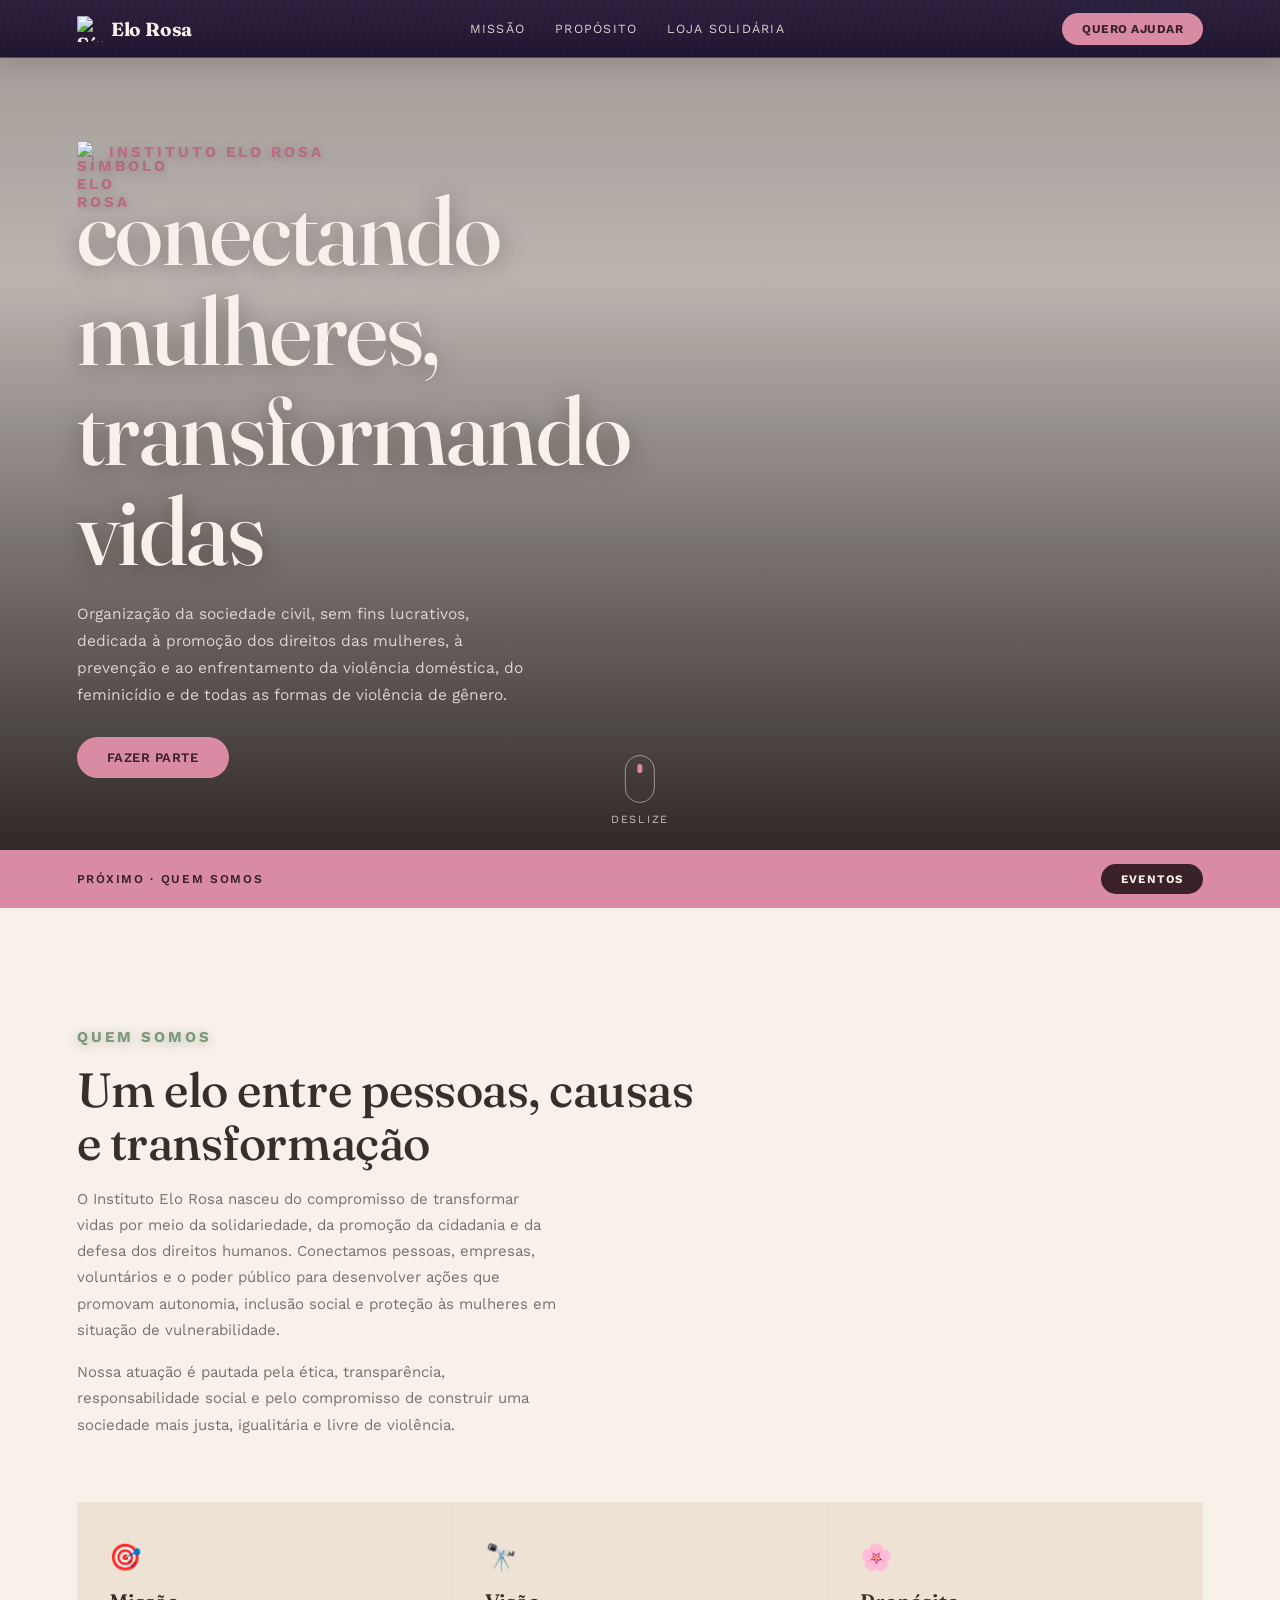
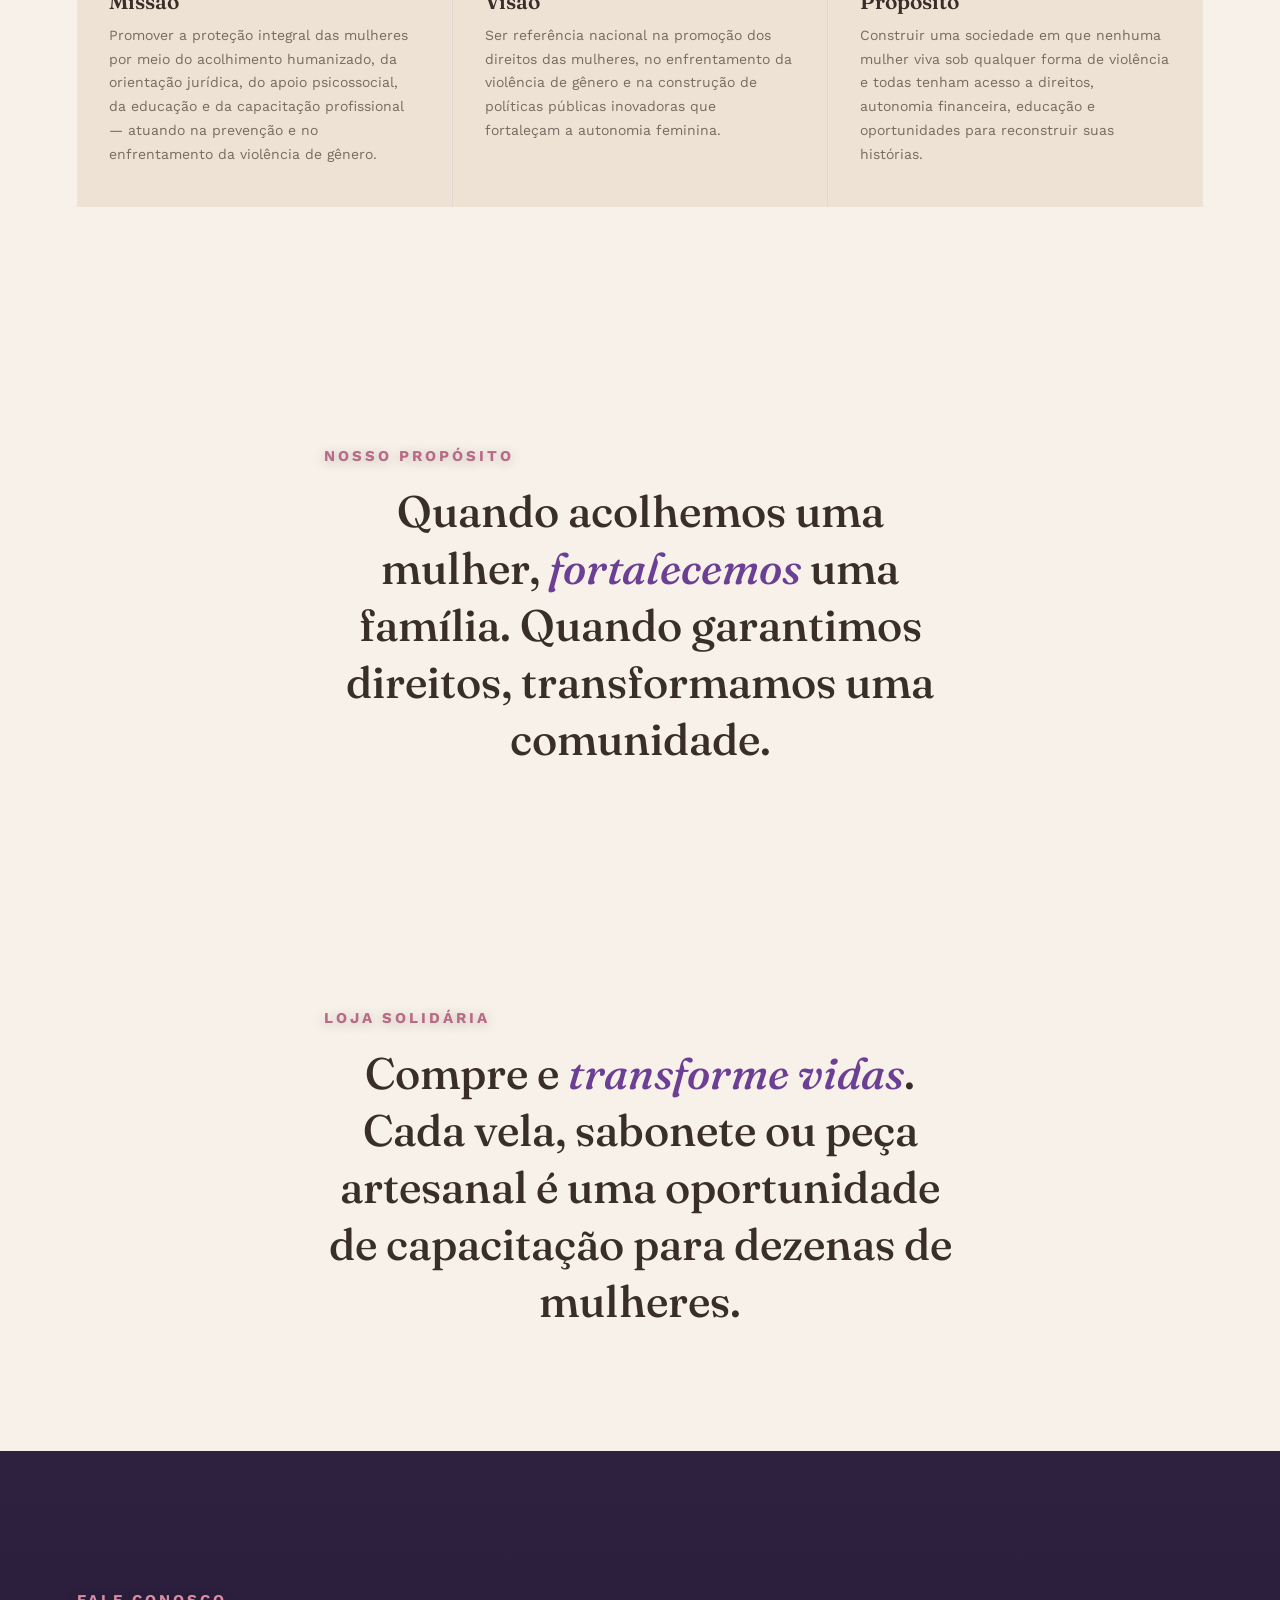
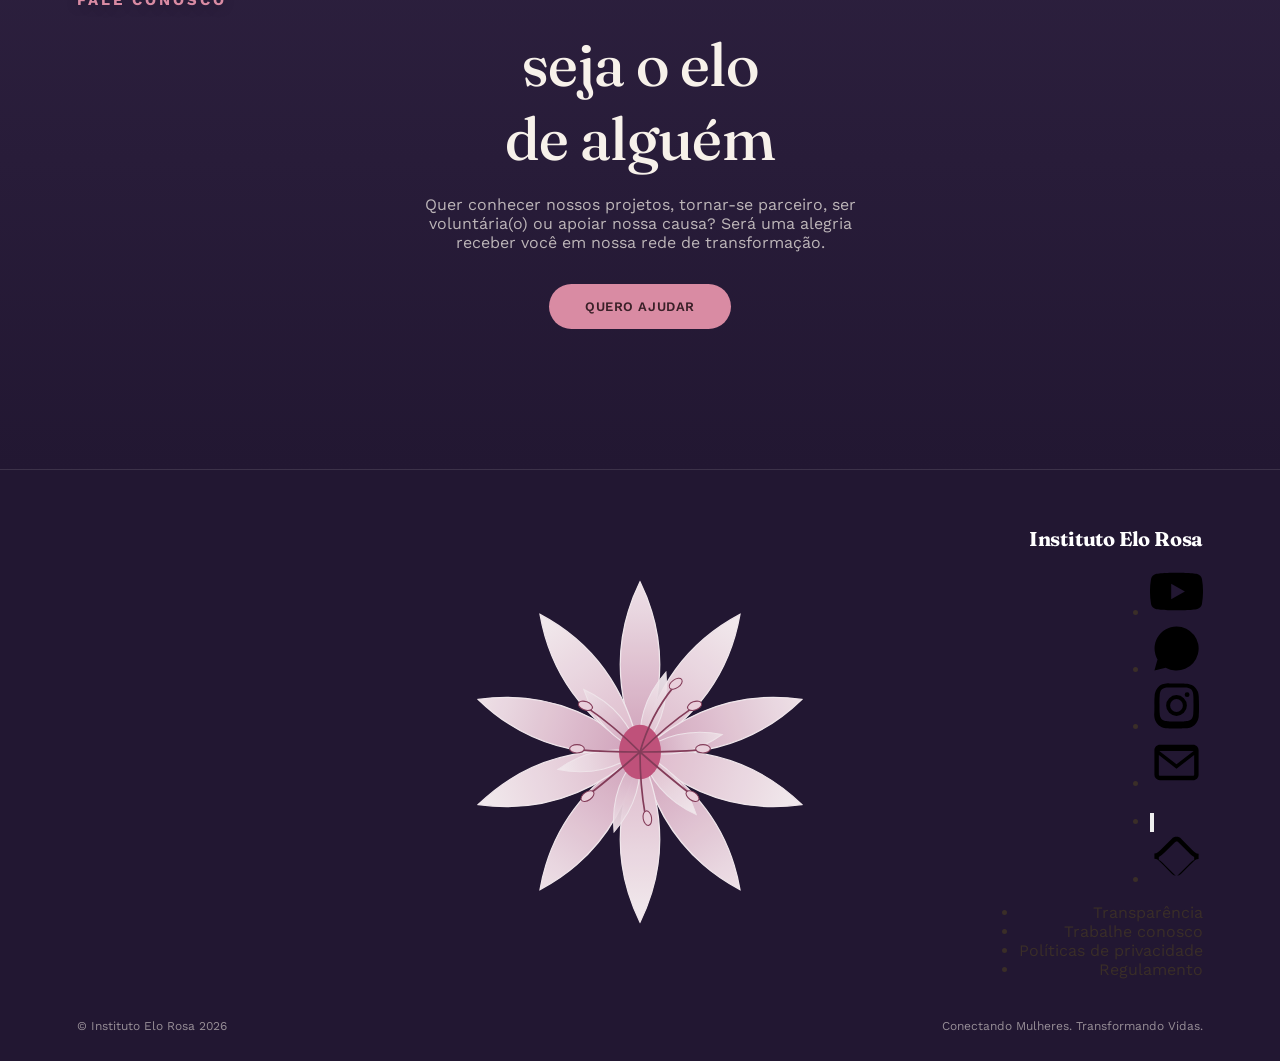
==== index.html @ 2d20a052 "Update index.html" ====
<!DOCTYPE html>
<html lang="pt-BR">
<head>
<meta charset="UTF-8">
<meta name="viewport" content="width=device-width, initial-scale=1.0">
<title>Instituto Elo Rosa — Conectando Mulheres. Transformando Vidas.</title>
<link rel="preconnect" href="https://fonts.googleapis.com">
<link rel="preconnect" href="https://fonts.gstatic.com" crossorigin>
<link href="https://fonts.googleapis.com/css2?family=Fraunces:ital,opsz,wght@0,9..144,300;0,9..144,500;0,9..144,700;1,9..144,500&family=Work+Sans:wght@400;500;600;700&display=swap" rel="stylesheet">
<link rel="icon" type="image/png" href="site_elo_rosa/images/favicon-32.png">
<link rel="apple-touch-icon" href="site_elo_rosa/images/favicon.png">
<link rel="stylesheet" href="site_elo_rosa/css/style.css">
</head>
<body>

<!-- ==========================================================================
     MÓDULO 1 — PÁGINA INICIAL (HOME)
     Estrutura completa da página inicial do Instituto Elo Rosa:
     1.1 Menu de navegação
     1.2 Botão flutuante de contato
     1.3 Seção herói (banner topo)
     1.4 Faixa "peek" (prévia da próxima seção)
     1.5 Seção "quem somos" (missão / visão / propósito)
     1.6 Seção "nosso propósito"
     1.7 Seção "loja solidária"
     1.8 Seção de chamada final (CTA)
     1.9 Rodapé (flor decorativa + contatos)
     ========================================================================== -->

<!-- 1.1 — MENU DE NAVEGAÇÃO -->
<nav class="nav">
  <span class="word">
    <span class="mark">
      <img src="site_elo_rosa/images/logo.jpeg" alt="Símbolo Elo Rosa">
    </span>
    Elo Rosa
  </span>
  <div class="links">
    <a href="#sobre">missão</a>
    <a href="#atuacao">propósito</a>
    <a href="#loja">loja solidária</a>
  </div>
  <a class="help-btn" href="#apoiar">quero ajudar</a>
</nav>

<!-- 1.2 — BOTÃO FLUTUANTE DE CONTATO (canto inferior direito) -->
<div class="contact-fab" id="contactFab" title="fale conosco">
  <svg viewBox="0 0 24 24" fill="none" stroke-width="2" stroke-linecap="round" stroke-linejoin="round"><path d="M22 16.92v3a2 2 0 0 1-2.18 2 19.79 19.79 0 0 1-8.63-3.07 19.5 19.5 0 0 1-6-6 19.79 19.79 0 0 1-3.07-8.67A2 2 0 0 1 4.11 2h3a2 2 0 0 1 2 1.72c.127.96.361 1.903.7 2.81a2 2 0 0 1-.45 2.11L8.09 9.91a16 16 0 0 0 6 6l1.27-1.27a2 2 0 0 1 2.11-.45c.907.339 1.85.573 2.81.7A2 2 0 0 1 22 16.92z"></path></svg>
</div>

<!-- 1.3 — SEÇÃO HERÓI (banner principal com imagem de fundo) -->
<header class="hero">
  <div class="hero-bg" id="heroBg">
    <div class="fill"></div>
  </div>

  <div class="hero-inner">
    <div class="hero-copy">
      <span class="eyebrow">
        <span class="mark"><img src="site_elo_rosa/images/logo.jpeg" alt="Símbolo Elo Rosa"></span>
        instituto elo rosa
      </span>
      <h1>conectando mulheres,<br>transformando vidas</h1>
      <p>Organização da sociedade civil, sem fins lucrativos, dedicada à promoção dos direitos das mulheres, à prevenção e ao enfrentamento da violência doméstica, do feminicídio e de todas as formas de violência de gênero.</p>
      <a class="hero-btn" href="#apoiar">fazer parte</a>
    </div>
  </div>

  <div class="scroll-cue">
    <div class="pill"></div>
    <svg class="chevron" viewBox="0 0 24 24" fill="none" stroke="#c98299" stroke-width="2" stroke-linecap="round" stroke-linejoin="round"><polyline points="6 9 12 15 18 9"></polyline></svg>
    <span class="label">deslize</span>
  </div>
</header>

<!-- 1.4 — FAIXA "PEEK" (prévia da próxima seção) -->
<div class="peek">
  <span class="tag">próximo · quem somos</span>
  <a class="peek-btn" href="#apoiar">eventos</a>
</div>

<!-- 1.5 — SEÇÃO "QUEM SOMOS" (missão / visão / propósito) -->
<section id="sobre">
  <div class="section-head reveal">
    <span class="eyebrow">quem somos</span>
    <h2>Um elo entre pessoas, causas e transformação</h2>
    <p>O Instituto Elo Rosa nasceu do compromisso de transformar vidas por meio da solidariedade, da promoção da cidadania e da defesa dos direitos humanos. Conectamos pessoas, empresas, voluntários e o poder público para desenvolver ações que promovam autonomia, inclusão social e proteção às mulheres em situação de vulnerabilidade.</p>
    <p>Nossa atuação é pautada pela ética, transparência, responsabilidade social e pelo compromisso de construir uma sociedade mais justa, igualitária e livre de violência.</p>
  </div>

  <div class="mission-grid">
    <div class="mission-card reveal">
      <span class="icon">🎯</span>
      <h3>Missão</h3>
      <p>Promover a proteção integral das mulheres por meio do acolhimento humanizado, da orientação jurídica, do apoio psicossocial, da educação e da capacitação profissional — atuando na prevenção e no enfrentamento da violência de gênero.</p>
    </div>
    <div class="mission-card reveal">
      <span class="icon">🔭</span>
      <h3>Visão</h3>
      <p>Ser referência nacional na promoção dos direitos das mulheres, no enfrentamento da violência de gênero e na construção de políticas públicas inovadoras que fortaleçam a autonomia feminina.</p>
    </div>
    <div class="mission-card reveal">
      <span class="icon">🌸</span>
      <h3>Propósito</h3>
      <p>Construir uma sociedade em que nenhuma mulher viva sob qualquer forma de violência e todas tenham acesso a direitos, autonomia financeira, educação e oportunidades para reconstruir suas histórias.</p>
    </div>
  </div>
</section>

<!-- 1.6 — SEÇÃO "NOSSO PROPÓSITO" -->
<section class="story" id="atuacao">
  <div class="story-content reveal">
    <span class="eyebrow">nosso propósito</span>
    <h2>Quando acolhemos uma mulher, <em>fortalecemos</em> uma família. Quando garantimos direitos, transformamos uma comunidade.</h2>
  </div>
</section>

<!-- 1.7 — SEÇÃO "LOJA SOLIDÁRIA" -->
<section class="story" id="loja">
  <div class="story-content reveal">
    <span class="eyebrow">loja solidária</span>
    <h2>Compre e <em>transforme vidas</em>. Cada vela, sabonete ou peça artesanal é uma oportunidade de capacitação para dezenas de mulheres.</h2>
  </div>
</section>

<!-- 1.8 — SEÇÃO DE CHAMADA FINAL (CTA) -->
<section class="cta" id="apoiar">
  <div class="reveal">
    <span class="eyebrow">fale conosco</span>
    <h2>seja o elo<br>de alguém</h2>
    <p style="max-width:480px;margin:20px auto 0;color:var(--ink-soft);">Quer conhecer nossos projetos, tornar-se parceiro, ser voluntária(o) ou apoiar nossa causa? Será uma alegria receber você em nossa rede de transformação.</p>
    <a class="btn" href="#">quero ajudar</a>
  </div>
</section>

<!-- 1.9 — RODAPÉ (FOOTER)
     Estrutura em 3 colunas (grid definido em style.css, seção 1.8):
     - Coluna esquerda: reservada (vazia por enquanto)
     - Coluna central: flor decorativa (SVG)
     - Coluna direita: nome do instituto + lista de contatos/redes sociais
-->
<footer>
  <div class="footer-grid">

    <!-- Coluna esquerda: reservada para uso futuro (logo, endereço, selo etc.) -->
    <div class="footer-col-left"></div>

    <!-- Coluna central: ilustração da flor.
         Pétalas distribuídas simetricamente a cada 36° (10 pétalas, alternando
         dois tons de rosa) para que NENHUMA parte do círculo fique com lacuna.
         Estames desenhados por cima, em tom claro, para ficarem sempre visíveis. -->
    <div class="footer-col-center">
      <div class="footer-flower" aria-hidden="true">
        <svg viewBox="0 0 400 400" xmlns="http://www.w3.org/2000/svg" overflow="visible">
          <defs>
            <linearGradient id="petalA" x1="0%" y1="100%" x2="0%" y2="0%">
              <stop offset="0%" stop-color="#dba9c2"/>
              <stop offset="100%" stop-color="#fbeef3"/>
            </linearGradient>
            <linearGradient id="petalB" x1="0%" y1="100%" x2="0%" y2="0%">
              <stop offset="0%" stop-color="#e9c2d4"/>
              <stop offset="100%" stop-color="#fff8fa"/>
            </linearGradient>
          </defs>

          <!-- 10 pétalas, uma a cada 36°, alternando as duas cores acima.
               O caminho de cada pétala nasce no centro (200,200) e vai até a ponta,
               garantindo que todas se encontrem no meio sem deixar vãos. -->
          <g>
            <path d="M200,200 C 178,150 172,95 200,38 C 228,95 222,150 200,200 Z" fill="url(#petalA)" stroke="#fdf3f7" stroke-width="1.2" transform="rotate(0 200 200)"/>
            <path d="M200,200 C 178,150 172,95 200,38 C 228,95 222,150 200,200 Z" fill="url(#petalB)" stroke="#fdf3f7" stroke-width="1.2" transform="rotate(36 200 200)"/>
            <path d="M200,200 C 178,150 172,95 200,38 C 228,95 222,150 200,200 Z" fill="url(#petalA)" stroke="#fdf3f7" stroke-width="1.2" transform="rotate(72 200 200)"/>
            <path d="M200,200 C 178,150 172,95 200,38 C 228,95 222,150 200,200 Z" fill="url(#petalB)" stroke="#fdf3f7" stroke-width="1.2" transform="rotate(108 200 200)"/>
            <path d="M200,200 C 178,150 172,95 200,38 C 228,95 222,150 200,200 Z" fill="url(#petalA)" stroke="#fdf3f7" stroke-width="1.2" transform="rotate(144 200 200)"/>
            <path d="M200,200 C 178,150 172,95 200,38 C 228,95 222,150 200,200 Z" fill="url(#petalB)" stroke="#fdf3f7" stroke-width="1.2" transform="rotate(180 200 200)"/>
            <path d="M200,200 C 178,150 172,95 200,38 C 228,95 222,150 200,200 Z" fill="url(#petalA)" stroke="#fdf3f7" stroke-width="1.2" transform="rotate(216 200 200)"/>
            <path d="M200,200 C 178,150 172,95 200,38 C 228,95 222,150 200,200 Z" fill="url(#petalB)" stroke="#fdf3f7" stroke-width="1.2" transform="rotate(252 200 200)"/>
            <path d="M200,200 C 178,150 172,95 200,38 C 228,95 222,150 200,200 Z" fill="url(#petalA)" stroke="#fdf3f7" stroke-width="1.2" transform="rotate(288 200 200)"/>
            <path d="M200,200 C 178,150 172,95 200,38 C 228,95 222,150 200,200 Z" fill="url(#petalB)" stroke="#fdf3f7" stroke-width="1.2" transform="rotate(324 200 200)"/>
          </g>

          <!-- 6 pétalas internas, menores, para preencher qualquer vão perto do centro -->
          <g opacity="0.95">
            <path d="M200,200 C 190,175 187,150 200,120 C 213,150 210,175 200,200 Z" fill="url(#petalB)" stroke="#fdf3f7" stroke-width="1" transform="rotate(18 200 200)"/>
            <path d="M200,200 C 190,175 187,150 200,120 C 213,150 210,175 200,200 Z" fill="url(#petalA)" stroke="#fdf3f7" stroke-width="1" transform="rotate(78 200 200)"/>
            <path d="M200,200 C 190,175 187,150 200,120 C 213,150 210,175 200,200 Z" fill="url(#petalB)" stroke="#fdf3f7" stroke-width="1" transform="rotate(138 200 200)"/>
            <path d="M200,200 C 190,175 187,150 200,120 C 213,150 210,175 200,200 Z" fill="url(#petalA)" stroke="#fdf3f7" stroke-width="1" transform="rotate(198 200 200)"/>
            <path d="M200,200 C 190,175 187,150 200,120 C 213,150 210,175 200,200 Z" fill="url(#petalB)" stroke="#fdf3f7" stroke-width="1" transform="rotate(258 200 200)"/>
            <path d="M200,200 C 190,175 187,150 200,120 C 213,150 210,175 200,200 Z" fill="url(#petalA)" stroke="#fdf3f7" stroke-width="1" transform="rotate(318 200 200)"/>
          </g>

          <!-- Centro (pistilo) -->
          <ellipse cx="200" cy="200" rx="20" ry="26" fill="#c9557f"/>

          <!-- Estames: filamentos + anteras, em tom claro para nunca "sumir" contra as pétalas -->
          <g stroke="#8a3f5c" stroke-width="1.6" fill="none">
            <path d="M200 200 Q 210 165, 232 138"/>
            <path d="M200 200 Q 225 175, 250 158"/>
            <path d="M200 200 Q 232 200, 258 198"/>
            <path d="M200 200 Q 225 222, 248 240"/>
            <path d="M200 200 Q 200 232, 205 260"/>
            <path d="M200 200 Q 175 222, 152 240"/>
            <path d="M200 200 Q 168 200, 142 198"/>
            <path d="M200 200 Q 175 175, 150 158"/>
          </g>
          <g fill="#f6dbe6" stroke="#8a3f5c" stroke-width="1">
            <ellipse cx="234" cy="135" rx="7" ry="4" transform="rotate(-35 234 135)"/>
            <ellipse cx="252" cy="156" rx="7" ry="4" transform="rotate(-20 252 156)"/>
            <ellipse cx="260" cy="197" rx="7" ry="4" transform="rotate(0 260 197)"/>
            <ellipse cx="250" cy="242" rx="7" ry="4" transform="rotate(35 250 242)"/>
            <ellipse cx="207" cy="263" rx="7" ry="4" transform="rotate(80 207 263)"/>
            <ellipse cx="150" cy="242" rx="7" ry="4" transform="rotate(-35 150 242)"/>
            <ellipse cx="140" cy="197" rx="7" ry="4" transform="rotate(0 140 197)"/>
            <ellipse cx="148" cy="156" rx="7" ry="4" transform="rotate(20 148 156)"/>
          </g>
        </svg>
      </div>
    </div>

    <!-- Coluna direita: nome do instituto + ícones de contato (linha única, coloridos)
         + lista de links institucionais (políticas) -->
    <div class="footer-col-right">
      <span class="footer-brand-name">Instituto Elo Rosa</span>

      <!-- 1.8a — ícones de contato/redes sociais, unidos em linha, cores de marca -->
      <ul class="footer-social-row">

        <!-- YouTube (vermelho) → canal/página da polícia (denúncia).
             Substituir o href pelo link definitivo quando disponível. -->
        <li>
          <a href="#" target="_blank" rel="noopener" aria-label="YouTube">
            <svg class="icon-youtube" viewBox="0 0 24 24"><path d="M23.5 6.2a3 3 0 0 0-2.1-2.1C19.5 3.5 12 3.5 12 3.5s-7.5 0-9.4.6A3 3 0 0 0 .5 6.2 31 31 0 0 0 0 12a31 31 0 0 0 .5 5.8 3 3 0 0 0 2.1 2.1c1.9.6 9.4.6 9.4.6s7.5 0 9.4-.6a3 3 0 0 0 2.1-2.1A31 31 0 0 0 24 12a31 31 0 0 0-.5-5.8zM9.6 15.5V8.5L15.8 12z"/></svg>
          </a>
        </li>

        <!-- WhatsApp / Comunidade (rosa-lilás) → link de convite da comunidade.
             Substituir o href pelo link definitivo. -->
        <li>
          <a href="#" target="_blank" rel="noopener" aria-label="WhatsApp — comunidade">
            <svg class="icon-whatsapp" viewBox="0 0 24 24"><path d="M17.5 14.4c-.3-.1-1.7-.9-2-1-.3-.1-.5-.1-.7.1-.2.3-.8 1-1 1.2-.2.2-.4.2-.6.1-.3-.1-1.3-.5-2.4-1.5-.9-.8-1.5-1.8-1.7-2.1-.2-.3 0-.5.1-.6.1-.1.3-.4.4-.5.1-.2.2-.3.3-.5.1-.2 0-.4 0-.5C10 9 9.4 7.6 9.1 7c-.2-.5-.4-.4-.6-.4h-.5c-.2 0-.5.1-.7.3-.3.3-1 1-1 2.4s1 2.8 1.2 3c.1.2 2 3.1 4.9 4.3.7.3 1.2.5 1.6.6.7.2 1.3.2 1.8.1.5-.1 1.7-.7 2-1.4.2-.7.2-1.2.2-1.4-.1-.1-.3-.2-.5-.3zM12 2a10 10 0 0 0-8.6 15L2 22l5.1-1.3A10 10 0 1 0 12 2z"/></svg>
          </a>
        </li>

        <!-- Instagram (cores da marca) → página do perfil.
             Substituir o href pelo link definitivo. -->
        <li>
          <a href="#" target="_blank" rel="noopener" aria-label="Instagram">
            <svg class="icon-instagram" viewBox="0 0 24 24"><path d="M12 2c2.7 0 3.1 0 4.1.1 1.1 0 1.8.2 2.5.5.7.3 1.2.6 1.8 1.2.6.6.9 1.1 1.2 1.8.3.7.4 1.4.5 2.5 0 1 .1 1.4.1 4.1s0 3.1-.1 4.1c0 1.1-.2 1.8-.5 2.5-.3.7-.6 1.2-1.2 1.8-.6.6-1.1.9-1.8 1.2-.7.3-1.4.4-2.5.5-1 0-1.4.1-4.1.1s-3.1 0-4.1-.1c-1.1 0-1.8-.2-2.5-.5-.7-.3-1.2-.6-1.8-1.2-.6-.6-.9-1.1-1.2-1.8-.3-.7-.4-1.4-.5-2.5C2 15.1 2 14.7 2 12s0-3.1.1-4.1c0-1.1.2-1.8.5-2.5.3-.7.6-1.2 1.2-1.8C4.4 3 4.9 2.7 5.6 2.4c.7-.3 1.4-.4 2.5-.5C9.1 2 9.5 2 12 2zm0 1.8c-2.6 0-3 0-4 .1-.9 0-1.4.2-1.7.3-.4.2-.7.3-1 .6-.3.3-.5.6-.6 1-.1.3-.3.8-.3 1.7-.1 1-.1 1.4-.1 4s0 3 .1 4c0 .9.2 1.4.3 1.7.2.4.3.7.6 1 .3.3.6.5 1 .6.3.1.8.3 1.7.3 1 .1 1.4.1 4 .1s3 0 4-.1c.9 0 1.4-.2 1.7-.3.4-.2.7-.3 1-.6.3-.3.5-.6.6-1 .1-.3.3-.8.3-1.7.1-1 .1-1.4.1-4s0-3-.1-4c0-.9-.2-1.4-.3-1.7-.2-.4-.3-.7-.6-1-.3-.3-.6-.5-1-.6-.3-.1-.8-.3-1.7-.3-1-.1-1.4-.1-4-.1zm0 3.5a4.7 4.7 0 1 1 0 9.4 4.7 4.7 0 0 1 0-9.4zm0 1.8a2.9 2.9 0 1 0 0 5.8 2.9 2.9 0 0 0 0-5.8zm5.9-2a1.1 1.1 0 1 1-2.2 0 1.1 1.1 0 0 1 2.2 0z"/></svg>
          </a>
        </li>

        <!-- Gmail (vermelho) → copia o e-mail para a área de transferência
             e também abre o app de e-mail (mailto), conforme pedido. -->
        <li>
          <a href="mailto:contato@institutoelorosa.org.br" data-copy="contato@institutoelorosa.org.br" class="js-copy-email" aria-label="Enviar e-mail">
            <svg class="icon-gmail" viewBox="0 0 24 24"><path d="M2 6.5C2 5.1 3.1 4 4.5 4h15C20.9 4 22 5.1 22 6.5v11c0 1.4-1.1 2.5-2.5 2.5h-15A2.5 2.5 0 0 1 2 17.5v-11zm2.2.3 7.8 6 7.8-6H4.2zM4 8.6v8.9c0 .3.2.5.5.5h15c.3 0 .5-.2.5-.5V8.6l-8 6.2-8-6.2z"/></svg>
          </a>
          <span class="footer-copy-hint" id="emailCopyHint">copiado!</span>
        </li>

        <!-- Telefone (azul) → apenas copia o número, sem abrir discador -->
        <li>
          <button type="button" class="js-copy-phone" data-copy="+55 11 0000-0000" aria-label="Copiar telefone">
            <svg class="icon-phone" viewBox="0 0 24 24"><path d="M6.6 10.8c1.4 2.7 3.6 4.9 6.3 6.3l2.1-2.1c.3-.3.7-.4 1-.2 1.1.4 2.3.6 3.6.6.6 0 1 .4 1 1V20c0 .6-.4 1-1 1C10.6 21 3 13.4 3 4c0-.6.4-1 1-1h3.6c.6 0 1 .4 1 1 0 1.3.2 2.5.6 3.6.1.4 0 .8-.2 1L6.6 10.8z"/></svg>
          </button>
          <span class="footer-copy-hint" id="phoneCopyHint">copiado!</span>
        </li>

        <!-- Pix (verde) → página própria a ser definida -->
        <li>
          <a href="#" aria-label="Pix">
            <svg class="icon-pix" viewBox="0 0 24 24"><path d="M12 2.2c.8 0 1.6.3 2.1.9l4.8 4.8c1.2 1.2 1.9 1.9 3.1 1.9v2.4c-1.2 0-1.9.7-3.1 1.9l-4.8 4.8c-.5.6-1.3.9-2.1.9s-1.6-.3-2.1-.9L5.1 14c-1.2-1.2-1.9-1.9-3.1-1.9V9.7c1.2 0 1.9-.7 3.1-1.9l4.8-4.8c.5-.5 1.3-.8 2.1-.8zm0 2.1c-.2 0-.4.1-.6.2L6.6 9.3C5.7 10.1 5 10.9 4 11.3v1.4c1 .4 1.7 1.2 2.6 2.1l4.8 4.8c.2.1.4.2.6.2s.4-.1.6-.2l4.8-4.8c.9-.9 1.6-1.7 2.6-2.1v-1.4c-1-.4-1.7-1.2-2.6-2.1l-4.8-4.8c-.2-.1-.4-.2-.6-.2z"/></svg>
          </a>
        </li>

      </ul>

      <!-- 1.8b — links institucionais (políticas) -->
      <ul class="footer-policies">
        <!-- Transparência: leva a uma página própria, ainda em branco -->
        <li><a href="#">Transparência</a></li>
        <li><a href="#">Trabalhe conosco</a></li>
        <li><a href="#">Políticas de privacidade</a></li>
        <li><a href="#">Regulamento</a></li>
      </ul>
    </div>

  </div>

  <!-- Linha final do rodapé: copyright + slogan -->
  <div class="footer-bottom">
    <span>© Instituto Elo Rosa 2026</span>
    <span>Conectando Mulheres. Transformando Vidas.</span>
  </div>
</footer>

<script src="site_elo_rosa/js/script.js"></script>
</body>
</html>
---- site_elo_rosa/css/style.css ----
/* ==========================================================================
   INSTITUTO ELO ROSA — FOLHA DE ESTILOS PRINCIPAL
   Paleta: tons terrosos/creme + rosa suave + verde, com seções escuras
   (madeira/roxo) para dar contraste ao herói, CTA e rodapé.
   ========================================================================== */

/* ##########################################################################
   MÓDULO 1 — PÁGINA INICIAL (HOME)
   Este módulo contém TODOS os estilos da página inicial do site:
   menu de navegação, botão flutuante de contato, seção herói (banner topo),
   seção "quem somos", seções de propósito/loja, seção de chamada (CTA)
   e o rodapé (footer) com a flor decorativa e os contatos.
   ########################################################################## */

/* Variáveis de cor reutilizadas em todo o site (facilita trocar a paleta) */
:root{
  --cream:#F7F1EA;                    /* fundo claro principal */
  --cream-deep:#EDE2D4;               /* fundo levemente mais escuro (cards) */
  --ink:#3A2E28;                      /* cor do texto principal */
  --ink-soft:rgba(58,46,40,.66);      /* texto secundário, mais suave */
  --pink:#D98BA3;                     /* rosa de destaque (botões, links) */
  --pink-deep:#B96A85;                /* rosa mais escuro (hover) */
  --green:#7C9A78;                    /* verde de apoio (eyebrows de seção) */
  --line:rgba(58,46,40,.12);          /* linhas divisórias sutis */
  --wood:#2E2140;                     /* roxo escuro (topo do gradiente) */
  --wood-dark:#221732;                /* roxo ainda mais escuro (base do gradiente) */
  --purple-accent:#6B3F94;            /* roxo de destaque em textos */
}

/* Reset básico: remove margens/paddings padrão do navegador */
*{margin:0;padding:0;box-sizing:border-box;}

/* Rolagem suave ao clicar em âncoras (ex: menu -> seção) */
html{scroll-behavior:smooth;}

/* Esconde a barra de rolagem visualmente, mantendo a rolagem funcional */
html,body{ scrollbar-width:none; -ms-overflow-style:none; }
body::-webkit-scrollbar, html::-webkit-scrollbar{ display:none; width:0; height:0; }

body{
  background:var(--cream);
  color:var(--ink);
  font-family:'Work Sans',sans-serif;  /* fonte padrão do corpo do texto */
  overflow-x:hidden;                   /* evita rolagem horizontal indesejada */
  padding-top:58px;                    /* compensa a altura do menu fixo (.nav) */
}

/* Títulos usam a fonte serifada (mais editorial/elegante) */
h1,h2,h3,.display{font-family:'Fraunces',serif;}
a{color:inherit;text-decoration:none;}

/* --------------------------------------------------------------------------
   1.1 — MENU DE NAVEGAÇÃO (topo fixo)
   Barra fixa no topo da tela com logo, links de âncora e botão "quero ajudar".
   -------------------------------------------------------------------------- */
.nav{
  position:fixed;top:0;left:0;right:0;z-index:50;
  height:58px;
  display:flex;justify-content:space-between;align-items:center;
  padding:0 6vw;
  background:
    repeating-linear-gradient(100deg,
      rgba(0,0,0,0.08) 0px, rgba(0,0,0,0.08) 2px,
      transparent 2px, transparent 7px),
    linear-gradient(180deg, var(--wood) 0%, var(--wood-dark) 100%);
  border-bottom:1px solid rgba(217,139,163,.3);
  box-shadow:0 6px 20px rgba(58,46,40,.15);
}
.nav .word{
  font-family:'Fraunces',serif;font-weight:700;font-size:19px;letter-spacing:-0.01em;color:var(--cream);
  display:flex;align-items:center;gap:8px;
}
.nav .word .mark{
  width:26px;height:26px;flex-shrink:0;
  display:inline-flex;align-items:center;justify-content:center;
}
.nav .word .mark img{width:100%;height:100%;object-fit:contain;}
.nav .links{display:flex;gap:30px;font-size:12.5px;letter-spacing:.1em;text-transform:uppercase;}
.nav .links a{opacity:.85;color:var(--cream);transition:opacity .2s, color .2s;}
.nav .links a:hover{opacity:1;color:var(--pink);}
.nav .help-btn{
  background:var(--pink);color:#3A2028;
  padding:9px 20px;border-radius:24px;
  font-size:12px;font-weight:700;letter-spacing:.04em;text-transform:uppercase;
  white-space:nowrap;
  transition:background .2s;
}
.nav .help-btn:hover{background:var(--pink-deep);}
@media(max-width:760px){ .nav .links{display:none;} .nav .help-btn{padding:8px 16px;font-size:11px;} }

/* --------------------------------------------------------------------------
   1.2 — BOTÃO FLUTUANTE DE CONTATO (círculo com ícone de telefone)
   Fica fixo no canto inferior direito da tela; aparece com fade ao rolar
   (a lógica de mostrar/esconder fica no script.js).
   -------------------------------------------------------------------------- */
.contact-fab{
  position:fixed;right:28px;bottom:32px;z-index:60;
  width:58px;height:58px;border-radius:50%;
  background:var(--pink);
  display:flex;align-items:center;justify-content:center;
  box-shadow:0 8px 24px rgba(217,139,163,.5);
  opacity:0;transform:translateY(16px) scale(.9);pointer-events:none;
  transition:opacity .4s ease, transform .4s ease;
}
.contact-fab.show{opacity:1;transform:translateY(0) scale(1);pointer-events:auto;}
.contact-fab svg{width:24px;height:24px;stroke:#3A2028;}
@media(max-width:760px){ .contact-fab{width:50px;height:50px;right:18px;bottom:20px;} }

/* --------------------------------------------------------------------------
   1.3 — SEÇÃO HERÓI (banner principal do topo, com imagem de fundo)
   -------------------------------------------------------------------------- */
.hero{
  position:relative;
  height:88vh;
  min-height:560px;
  display:flex;align-items:flex-end;
  overflow:hidden;
}
.hero-bg{
  position:absolute;inset:-6% 0 0 0;
  height:106%;
  will-change:transform;
}
.hero-bg .fill{
  position:absolute;inset:0;
  background-image:url('../images/hero.jpg');
  background-size:cover;background-position:center 38%;
  filter:saturate(0.62) brightness(0.85);
}
.hero-bg::after{
  content:"";position:absolute;inset:0;
  background:linear-gradient(180deg, rgba(30,20,20,.4) 0%, rgba(30,20,20,.28) 32%, rgba(20,13,13,.88) 100%);
}
.hero-inner{
  position:relative;z-index:2;
  width:100%;
  padding:0 6vw 8vh;
}
.hero-copy{max-width:600px;}
.eyebrow{
  color:var(--pink-deep);font-size:15px;letter-spacing:.2em;text-transform:uppercase;
  font-weight:700;margin-bottom:18px;
  display:flex;align-items:center;gap:10px;
  text-shadow:0 2px 12px rgba(0,0,0,.25);
}
.eyebrow .mark{
  width:22px;height:22px;flex-shrink:0;
}
.eyebrow .mark img{width:100%;height:100%;object-fit:contain;}
.hero-copy h1{
  font-size:clamp(52px,8.5vw,96px);
  font-weight:500;line-height:1.04;letter-spacing:-0.015em;
  color:var(--cream);
  text-shadow:0 4px 24px rgba(0,0,0,.35);
}
.hero-copy p{
  margin-top:20px;font-size:15.5px;line-height:1.75;color:rgba(247,241,234,.82);
  max-width:460px;
}
.hero-btn{
  display:inline-block;margin-top:28px;padding:13px 30px;
  background:var(--pink);color:#3A2028;border-radius:30px;
  font-weight:600;font-size:13px;letter-spacing:.04em;text-transform:uppercase;
  transition:background .2s;
}
.hero-btn:hover{background:var(--pink-deep);}

/* scroll indicator */
.scroll-cue{
  position:absolute;bottom:24px;left:50%;transform:translateX(-50%);
  z-index:3;display:flex;flex-direction:column;align-items:center;gap:10px;
  color:rgba(247,241,234,.75);font-size:11px;letter-spacing:.16em;text-transform:uppercase;
}
.scroll-cue .pill{
  width:30px;height:48px;border-radius:20px;border:1.5px solid rgba(247,241,234,.5);
  position:relative;
}
.scroll-cue .pill::before{
  content:"";position:absolute;top:8px;left:50%;transform:translateX(-50%);
  width:5px;height:9px;border-radius:3px;background:var(--pink);
  animation:cueMove 1.8s ease-in-out infinite;
}
@keyframes cueMove{
  0%{opacity:0;transform:translate(-50%,0);}
  30%{opacity:1;}
  70%{opacity:1;}
  100%{opacity:0;transform:translate(-50%,16px);}
}
.scroll-cue .chevron{display:none;}
@media(max-width:760px){
  .scroll-cue .pill{display:none;}
  .scroll-cue .chevron{display:block;width:26px;height:26px;animation:chevBounce 1.6s ease-in-out infinite;}
  .scroll-cue span.label{display:none;}
}
@keyframes chevBounce{
  0%,100%{transform:translateY(0);opacity:.5;}
  50%{transform:translateY(8px);opacity:1;}
}

/* --------------------------------------------------------------------------
   1.4 — FAIXA "PEEK" (tira rosa logo abaixo do herói, com prévia da próxima seção)
   -------------------------------------------------------------------------- */
.peek{
  position:relative;z-index:2;
  background:var(--pink);
  color:#3A2028;
  padding:14px 6vw;
  display:flex;justify-content:space-between;align-items:center;
}
.peek .tag{font-size:12px;letter-spacing:.14em;text-transform:uppercase;font-weight:600;}
.peek .peek-btn{
  background:#3A2028;color:var(--cream);
  padding:8px 20px;border-radius:20px;
  font-size:11.5px;font-weight:700;letter-spacing:.1em;text-transform:uppercase;
  transition:background .2s;
}
.peek .peek-btn:hover{background:var(--wood-dark);}

/* --------------------------------------------------------------------------
   1.5 — ESTRUTURA GERAL DAS SEÇÕES (espaçamento padrão + cabeçalho de seção)
   -------------------------------------------------------------------------- */
section{padding:120px 6vw;position:relative;}
.section-head{max-width:640px;margin-bottom:64px;}
.section-head .eyebrow{color:var(--green);}
.section-head h2{font-size:clamp(32px,4.5vw,48px);font-weight:500;line-height:1.1;letter-spacing:-.01em;}
.section-head p{margin-top:16px;color:var(--ink-soft);line-height:1.75;font-size:15px;max-width:480px;}

/* --------------------------------------------------------------------------
   1.6 — GRADE DE MISSÃO/VISÃO/PROPÓSITO ("quem somos")
   -------------------------------------------------------------------------- */
.mission-grid{
  display:grid;grid-template-columns:repeat(3,1fr);gap:1px;
  background:var(--line);
}
@media(max-width:760px){ .mission-grid{grid-template-columns:1fr;} }
.mission-card{
  background:var(--cream-deep);
  padding:40px 32px;
}
.mission-card .icon{font-size:26px;display:block;margin-bottom:16px;}
.mission-card h3{font-family:'Fraunces',serif;font-weight:600;font-size:21px;margin-bottom:10px;}
.mission-card p{font-size:14px;line-height:1.7;color:var(--ink-soft);}

.mission-grid.three-col{grid-template-columns:repeat(3,1fr);}
@media(max-width:900px){ .mission-grid.three-col{grid-template-columns:repeat(2,1fr);} }
@media(max-width:600px){ .mission-grid.three-col{grid-template-columns:1fr;} }

/* --------------------------------------------------------------------------
   1.7a — LISTA DE VALORES/TAGS (reutilizável, ex: lista de projetos)
   -------------------------------------------------------------------------- */
.values{background:var(--cream-deep);}
.values-list{
  display:flex;flex-wrap:wrap;gap:12px;
  max-width:900px;
}
.values-list span{
  background:var(--cream);
  border:1px solid var(--line);
  color:var(--ink);
  padding:10px 18px;
  border-radius:24px;
  font-size:13.5px;
}
#projetos .values-list span{
  background:var(--cream-deep);
  border-color:rgba(217,139,163,.35);
}
.story{
  background:var(--cream);
  min-height:50vh;
  display:flex;align-items:center;justify-content:center;
  text-align:center;
}
.story-content{max-width:680px;padding:0 24px;}
.story-content .eyebrow{color:var(--pink-deep);}
.story-content h2{font-size:clamp(28px,4.5vw,44px);font-weight:500;line-height:1.3;color:var(--ink);}
.story-content h2 em{color:var(--purple-accent);font-style:italic;}

/* --------------------------------------------------------------------------
   1.7b — CARDS DE APOIADORES/EVENTOS (não usados na home atual, mas mantidos
   caso a seção volte a ser exibida futuramente)
   -------------------------------------------------------------------------- */
.supporters{background:var(--cream-deep);}
.support-grid{
  display:grid;grid-template-columns:repeat(auto-fit,minmax(220px,1fr));gap:1px;
  background:var(--line);
}
.support-card{
  background:var(--cream);padding:32px 26px;
  display:flex;flex-direction:column;gap:10px;
}
.support-card .badge{
  align-self:flex-start;font-size:10.5px;letter-spacing:.1em;text-transform:uppercase;
  color:var(--green);border:1px solid rgba(124,154,120,.4);border-radius:20px;padding:4px 10px;
}
.support-card h3{font-family:'Fraunces',serif;font-weight:600;font-size:20px;}
.support-card p{font-size:13.5px;color:var(--ink-soft);line-height:1.6;}
.support-card .event-date{font-size:12px;color:var(--pink-deep);margin-top:auto;letter-spacing:.04em;}

/* --------------------------------------------------------------------------
   1.7c — SEÇÃO DE CHAMADA FINAL (CTA) "seja o elo de alguém"
   -------------------------------------------------------------------------- */
.cta{
  text-align:center;padding:140px 6vw;
  background:linear-gradient(180deg, var(--wood) 0%, var(--wood-dark) 100%);
  color:var(--cream);
}
.cta .eyebrow{color:var(--pink);}
.cta h2{font-size:clamp(34px,6vw,60px);font-weight:500;letter-spacing:-.01em;color:var(--cream);}
.cta p{color:rgba(247,241,234,.72)!important;}
.cta .btn{
  display:inline-block;margin-top:32px;padding:15px 36px;
  background:var(--pink);color:#3A2028;border-radius:40px;
  font-weight:600;font-size:13px;letter-spacing:.04em;text-transform:uppercase;
  transition:background .2s;
}
.cta .btn:hover{background:var(--pink-deep);}

/* --------------------------------------------------------------------------
   1.8 — RODAPÉ (FOOTER)
   Estrutura em GRID de 3 colunas:
   [ coluna esquerda (reservada) ] [ coluna central (flor) ] [ coluna direita (contatos) ]
   Proporção pedida "0.75/3 | X | 0.75/3" equivale, simplificada, a 1fr / 2fr / 1fr
   -------------------------------------------------------------------------- */

/* Contêiner externo do rodapé: define o fundo escuro e o espaçamento geral */
footer{
  padding:56px 6vw 28px;
  background:var(--wood-dark);
  border-top:1px solid rgba(247,241,234,.12);
}

/* Grid principal com as 3 colunas descritas acima */
.footer-grid{
  display:grid;
  grid-template-columns: 1fr 2fr 1fr;  /* esquerda 25% | centro 50% | direita 25% (proporção 0.75|1.5|0.75) */
  align-items:center;
  gap:24px;
  max-width:1200px;
  margin:0 auto;
}

/* COLUNA ESQUERDA — reservada para uso futuro (ex: logo, endereço, selo institucional).
   Por enquanto fica vazia, apenas garantindo o equilíbrio visual do grid. */
.footer-col-left{
  min-height:1px; /* evita a coluna colapsar visualmente */
}

/* COLUNA CENTRAL — moldura da ilustração da flor (SVG) */
.footer-col-center{
  display:flex;
  justify-content:center;
}
.footer-flower{
  width:420px;           /* flor ampliada (aumento acumulado sobre as versões anteriores) */
  max-width:80vw;        /* nunca ultrapassa 80% da largura da tela em telas estreitas */
  opacity:.94;           /* leve transparência para suavizar contra o fundo escuro */
}
/* O SVG sempre ocupa 100% do contêiner pai, mantendo a proporção original do desenho */
.footer-flower svg{
  width:100%;
  height:auto;
  display:block;
  overflow:visible;      /* evita cortar pétalas que ultrapassem levemente o viewBox */
}

/* COLUNA DIREITA — nome do instituto + lista de contatos/redes sociais */
.footer-col-right{
  display:flex;
  flex-direction:column;
  align-items:flex-end;   /* alinha tudo à direita da coluna */
  gap:14px;
  text-align:right;
}

/* Nome "Elo Rosa" em destaque, branco vivo, no topo da coluna de contatos */
.footer-brand-name{
  font-family:'Fraunces',serif;
  font-weight:700;
  font-size:20px;
  color:#FFFFFF;         /* branco vivo, conforme solicitado */
  letter-spacing:-0.01em;
}

/* Lista de contatos (ícones + link) */
.footer-contacts{
  display:flex;
  flex-direction:column;
  align-items:flex-end;
  gap:10px;
  list-style:none;
}
.footer-contacts li{
  display:flex;
  align-items:center;
  gap:8px;
}
/* Botão/link de cada contato: ícone + rótulo, sem sublinhado, com hover suave */
.footer-contacts a,
.footer-contacts button{
  display:flex;
  align-items:center;
  gap:8px;
  background:none;
  border:none;
  cursor:pointer;
  font-family:'Work Sans',sans-serif;
  font-size:12.5px;
  color:rgba(247,241,234,.75);
  transition:color .2s;
}
.footer-contacts a:hover,
.footer-contacts button:hover{
  color:var(--pink);
}
/* Ícones (SVG) dos contatos: tamanho e cor padronizados */
.footer-contacts svg{
  width:18px;
  height:18px;
  stroke:currentColor;
  fill:none;
  flex-shrink:0;
}
/* Pequeno aviso visual (ex: "copiado!") ao copiar e-mail/telefone */
.footer-copy-hint{
  font-size:10.5px;
  color:var(--pink);
  opacity:0;
  transition:opacity .3s;
}
.footer-copy-hint.show{opacity:1;}

/* Linha inferior do rodapé: copyright à esquerda, slogan à direita */
.footer-bottom{
  width:100%;
  max-width:1200px;
  margin:40px auto 0;
  display:flex;justify-content:space-between;align-items:center;
  font-size:12px;color:rgba(247,241,234,.55);
}

/* Ajustes para telas pequenas (celulares): empilha as 3 colunas verticalmente */
@media(max-width:900px){
  .footer-grid{
    grid-template-columns:1fr;   /* uma coluna só */
    justify-items:center;
    text-align:center;
  }
  .footer-col-left{display:none;}                 /* coluna reservada some no mobile */
  .footer-col-right{align-items:center;text-align:center;}
  .footer-contacts{align-items:center;}
  .footer-contacts a, .footer-contacts button{justify-content:center;}
  .footer-flower{width:260px;}
  .footer-bottom{flex-direction:column;gap:8px;text-align:center;}
}

/* --------------------------------------------------------------------------
   1.9 — ANIMAÇÃO "REVEAL" (elementos aparecem suavemente ao entrar na tela)
   A classe .in é adicionada via JavaScript (script.js) usando IntersectionObserver
   -------------------------------------------------------------------------- */
.reveal{opacity:0;transform:translateY(24px);transition:opacity .8s ease, transform .8s ease;}
.reveal.in{opacity:1;transform:translateY(0);}

/* Respeita a preferência do usuário por menos movimento/animação (acessibilidade) */
@media(prefers-reduced-motion:reduce){
  *{animation:none!important;transition:none!important;}
}

/* --------------------------------------------------------------------------
   1.10 — AJUSTES RESPONSIVOS GERAIS (telas de celular)
   -------------------------------------------------------------------------- */
@media(max-width:760px){
  section{padding:80px 6vw;}
  .hero{height:82vh;}
}
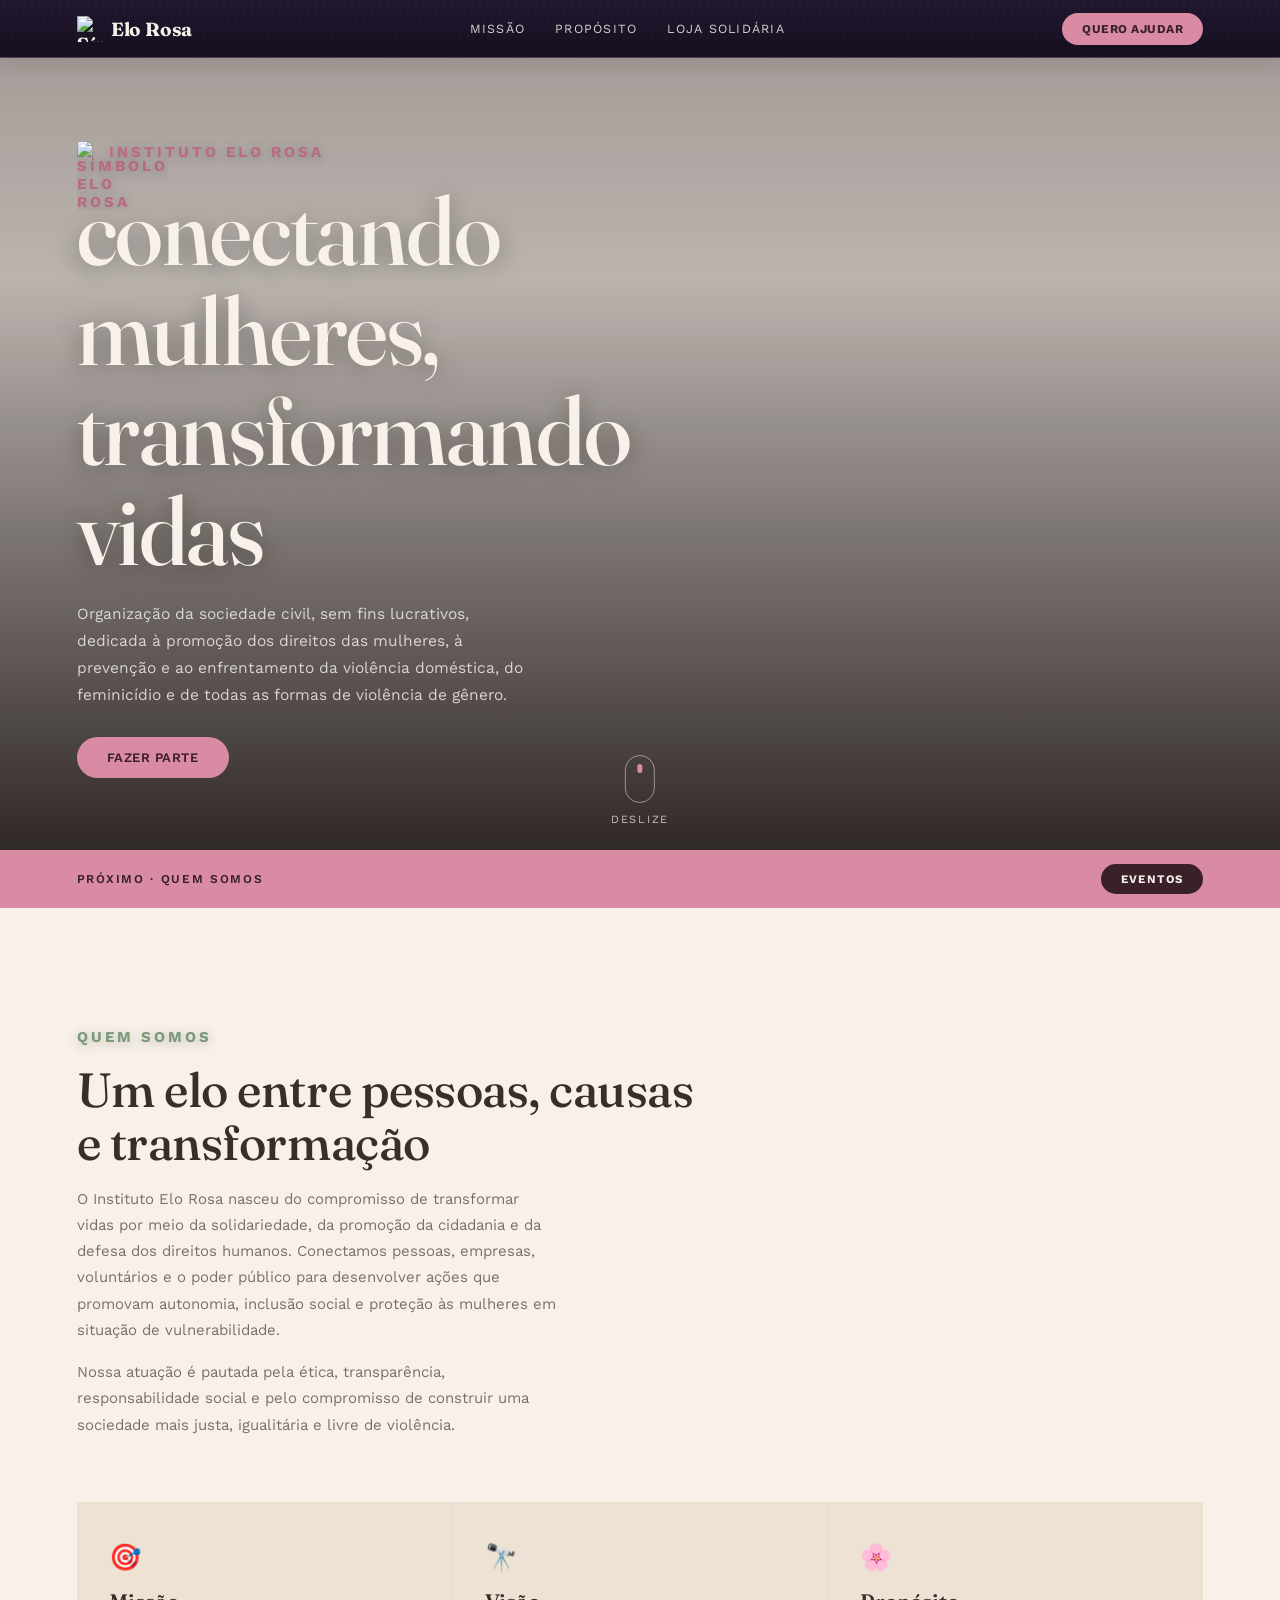
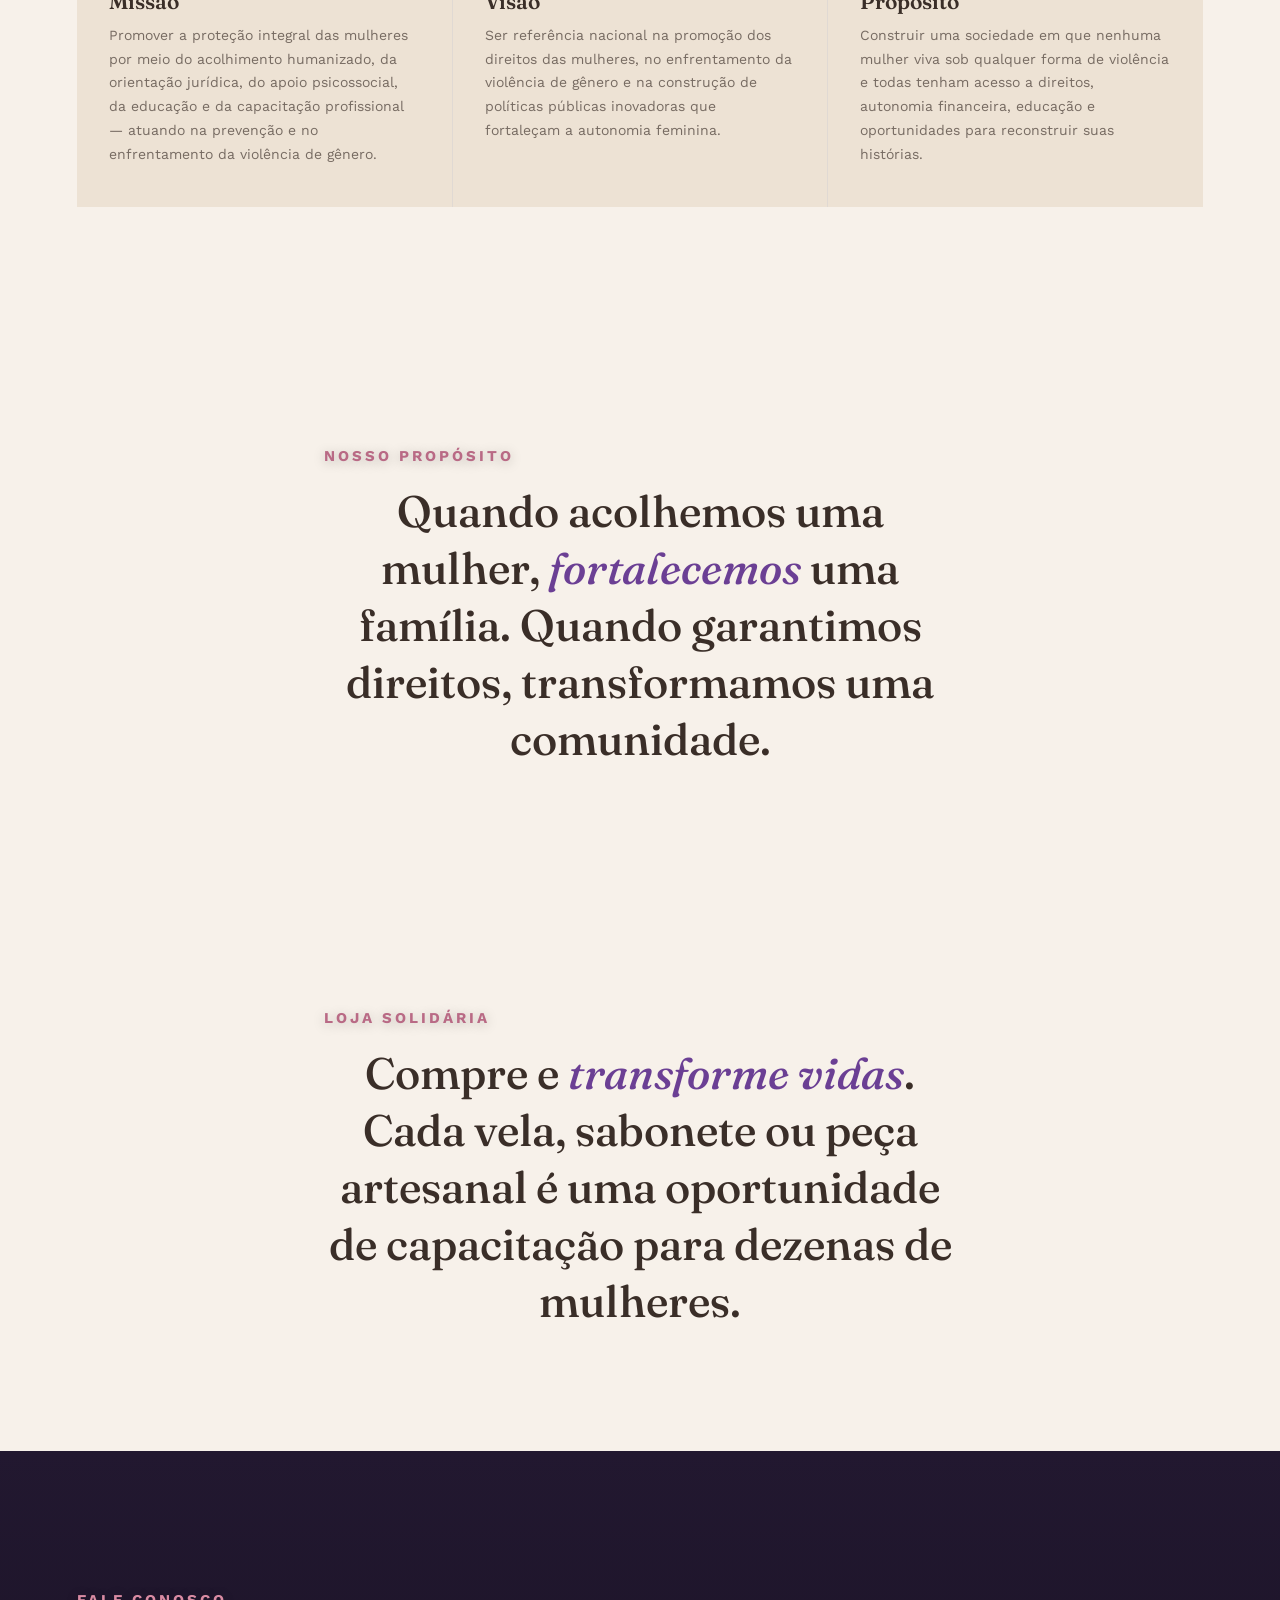
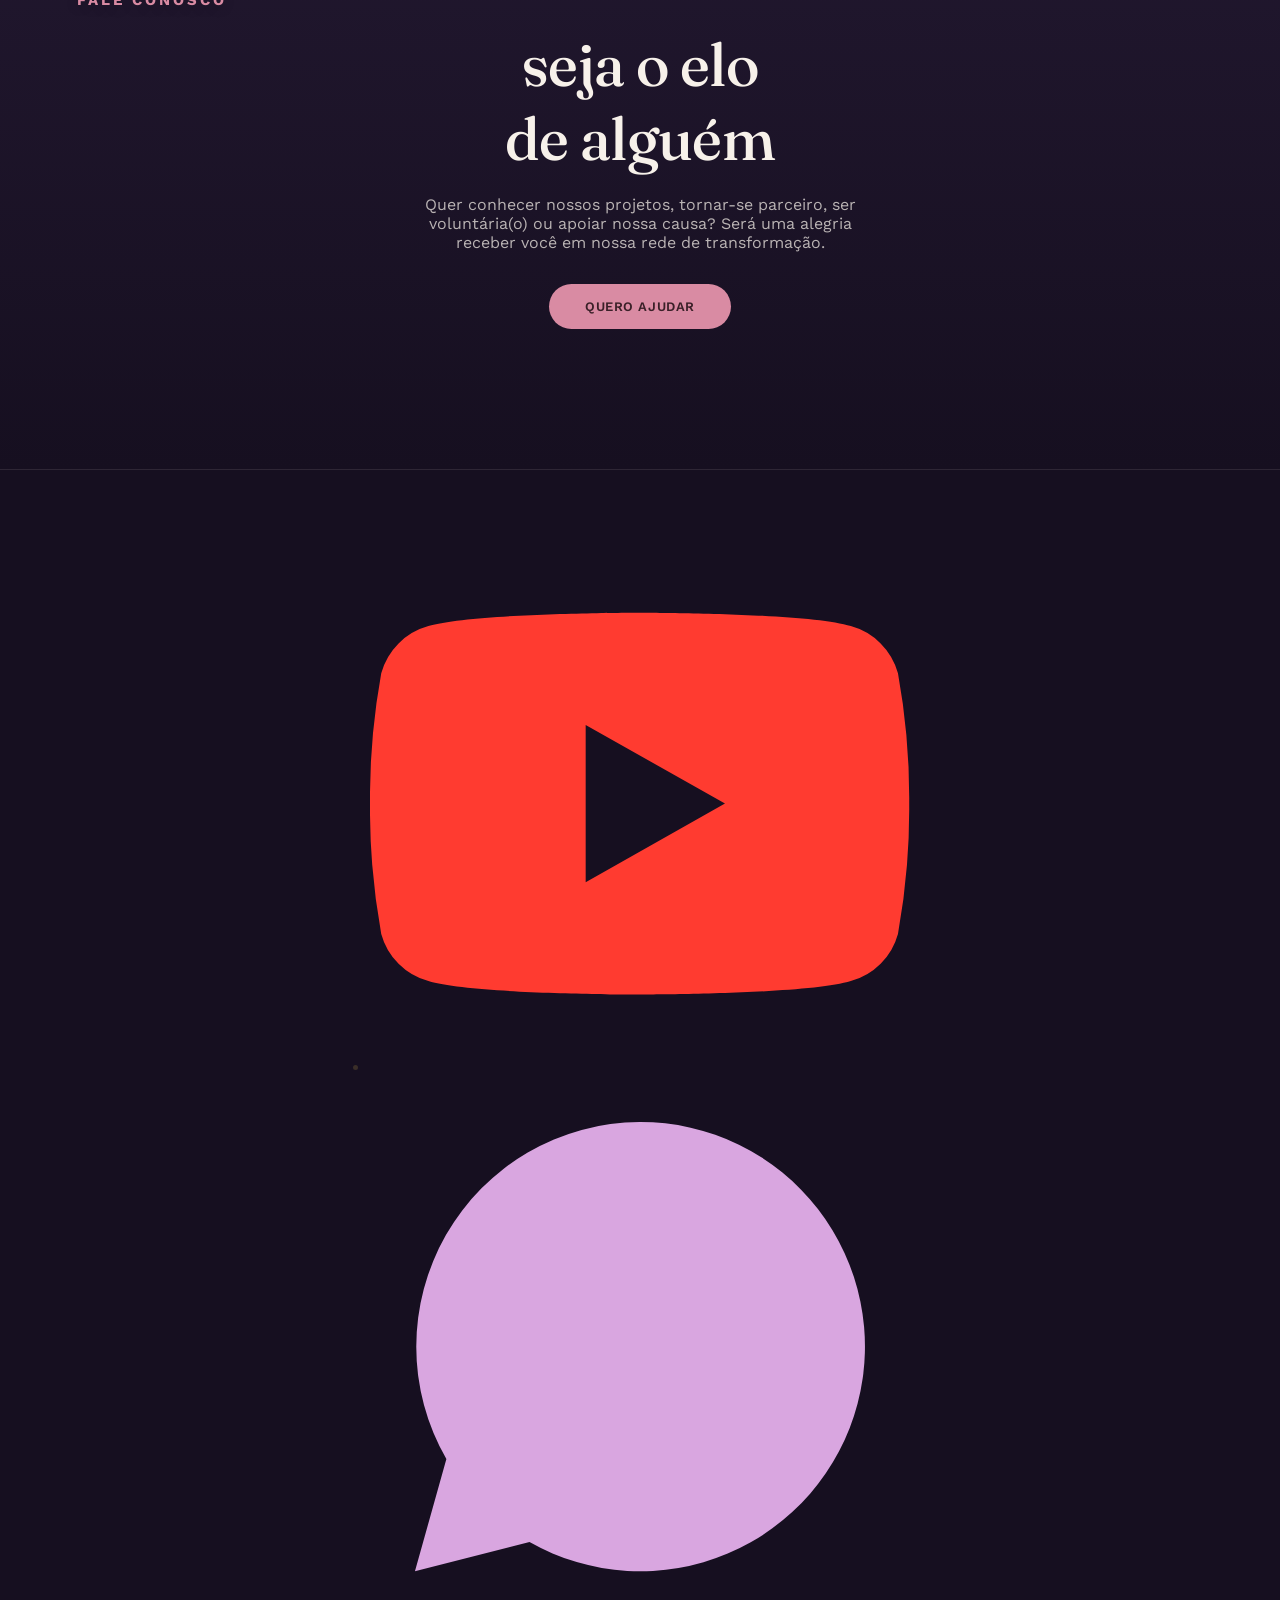
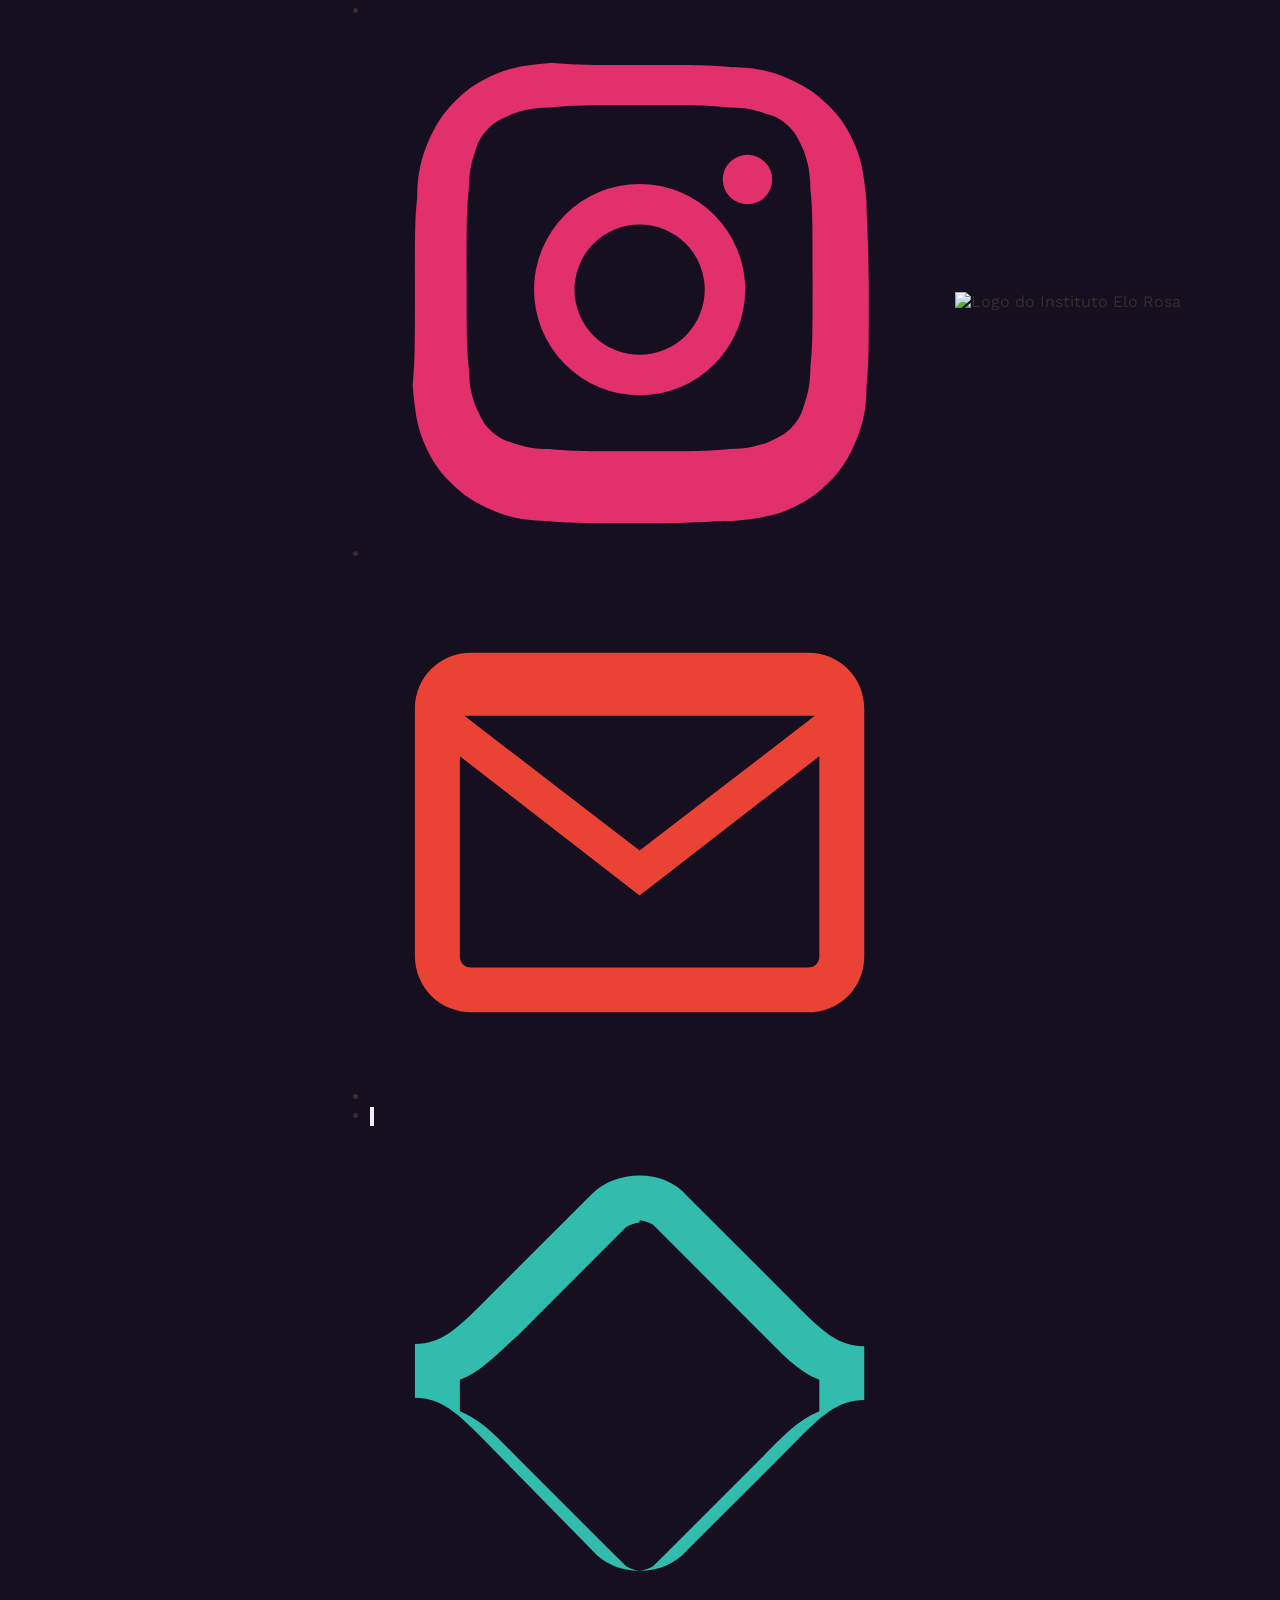
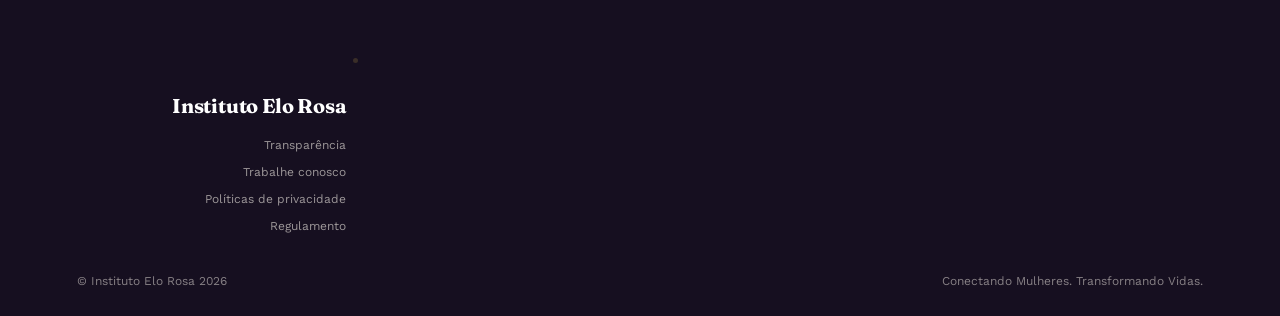
==== commit 1798e20f: "Update index.html" ====
--- a/index.html
+++ b/index.html
@@ -145,85 +145,9 @@
     <!-- Coluna esquerda: reservada para uso futuro (logo, endereço, selo etc.) -->
     <div class="footer-col-left"></div>
 
-    <!-- Coluna central: ilustração da flor.
-         Pétalas distribuídas simetricamente a cada 36° (10 pétalas, alternando
-         dois tons de rosa) para que NENHUMA parte do círculo fique com lacuna.
-         Estames desenhados por cima, em tom claro, para ficarem sempre visíveis. -->
-    <div class="footer-col-center">
-      <div class="footer-flower" aria-hidden="true">
-        <svg viewBox="0 0 400 400" xmlns="http://www.w3.org/2000/svg" overflow="visible">
-          <defs>
-            <linearGradient id="petalA" x1="0%" y1="100%" x2="0%" y2="0%">
-              <stop offset="0%" stop-color="#dba9c2"/>
-              <stop offset="100%" stop-color="#fbeef3"/>
-            </linearGradient>
-            <linearGradient id="petalB" x1="0%" y1="100%" x2="0%" y2="0%">
-              <stop offset="0%" stop-color="#e9c2d4"/>
-              <stop offset="100%" stop-color="#fff8fa"/>
-            </linearGradient>
-          </defs>
-
-          <!-- 10 pétalas, uma a cada 36°, alternando as duas cores acima.
-               O caminho de cada pétala nasce no centro (200,200) e vai até a ponta,
-               garantindo que todas se encontrem no meio sem deixar vãos. -->
-          <g>
-            <path d="M200,200 C 178,150 172,95 200,38 C 228,95 222,150 200,200 Z" fill="url(#petalA)" stroke="#fdf3f7" stroke-width="1.2" transform="rotate(0 200 200)"/>
-            <path d="M200,200 C 178,150 172,95 200,38 C 228,95 222,150 200,200 Z" fill="url(#petalB)" stroke="#fdf3f7" stroke-width="1.2" transform="rotate(36 200 200)"/>
-            <path d="M200,200 C 178,150 172,95 200,38 C 228,95 222,150 200,200 Z" fill="url(#petalA)" stroke="#fdf3f7" stroke-width="1.2" transform="rotate(72 200 200)"/>
-            <path d="M200,200 C 178,150 172,95 200,38 C 228,95 222,150 200,200 Z" fill="url(#petalB)" stroke="#fdf3f7" stroke-width="1.2" transform="rotate(108 200 200)"/>
-            <path d="M200,200 C 178,150 172,95 200,38 C 228,95 222,150 200,200 Z" fill="url(#petalA)" stroke="#fdf3f7" stroke-width="1.2" transform="rotate(144 200 200)"/>
-            <path d="M200,200 C 178,150 172,95 200,38 C 228,95 222,150 200,200 Z" fill="url(#petalB)" stroke="#fdf3f7" stroke-width="1.2" transform="rotate(180 200 200)"/>
-            <path d="M200,200 C 178,150 172,95 200,38 C 228,95 222,150 200,200 Z" fill="url(#petalA)" stroke="#fdf3f7" stroke-width="1.2" transform="rotate(216 200 200)"/>
-            <path d="M200,200 C 178,150 172,95 200,38 C 228,95 222,150 200,200 Z" fill="url(#petalB)" stroke="#fdf3f7" stroke-width="1.2" transform="rotate(252 200 200)"/>
-            <path d="M200,200 C 178,150 172,95 200,38 C 228,95 222,150 200,200 Z" fill="url(#petalA)" stroke="#fdf3f7" stroke-width="1.2" transform="rotate(288 200 200)"/>
-            <path d="M200,200 C 178,150 172,95 200,38 C 228,95 222,150 200,200 Z" fill="url(#petalB)" stroke="#fdf3f7" stroke-width="1.2" transform="rotate(324 200 200)"/>
-          </g>
-
-          <!-- 6 pétalas internas, menores, para preencher qualquer vão perto do centro -->
-          <g opacity="0.95">
-            <path d="M200,200 C 190,175 187,150 200,120 C 213,150 210,175 200,200 Z" fill="url(#petalB)" stroke="#fdf3f7" stroke-width="1" transform="rotate(18 200 200)"/>
-            <path d="M200,200 C 190,175 187,150 200,120 C 213,150 210,175 200,200 Z" fill="url(#petalA)" stroke="#fdf3f7" stroke-width="1" transform="rotate(78 200 200)"/>
-            <path d="M200,200 C 190,175 187,150 200,120 C 213,150 210,175 200,200 Z" fill="url(#petalB)" stroke="#fdf3f7" stroke-width="1" transform="rotate(138 200 200)"/>
-            <path d="M200,200 C 190,175 187,150 200,120 C 213,150 210,175 200,200 Z" fill="url(#petalA)" stroke="#fdf3f7" stroke-width="1" transform="rotate(198 200 200)"/>
-            <path d="M200,200 C 190,175 187,150 200,120 C 213,150 210,175 200,200 Z" fill="url(#petalB)" stroke="#fdf3f7" stroke-width="1" transform="rotate(258 200 200)"/>
-            <path d="M200,200 C 190,175 187,150 200,120 C 213,150 210,175 200,200 Z" fill="url(#petalA)" stroke="#fdf3f7" stroke-width="1" transform="rotate(318 200 200)"/>
-          </g>
-
-          <!-- Centro (pistilo) -->
-          <ellipse cx="200" cy="200" rx="20" ry="26" fill="#c9557f"/>
-
-          <!-- Estames: filamentos + anteras, em tom claro para nunca "sumir" contra as pétalas -->
-          <g stroke="#8a3f5c" stroke-width="1.6" fill="none">
-            <path d="M200 200 Q 210 165, 232 138"/>
-            <path d="M200 200 Q 225 175, 250 158"/>
-            <path d="M200 200 Q 232 200, 258 198"/>
-            <path d="M200 200 Q 225 222, 248 240"/>
-            <path d="M200 200 Q 200 232, 205 260"/>
-            <path d="M200 200 Q 175 222, 152 240"/>
-            <path d="M200 200 Q 168 200, 142 198"/>
-            <path d="M200 200 Q 175 175, 150 158"/>
-          </g>
-          <g fill="#f6dbe6" stroke="#8a3f5c" stroke-width="1">
-            <ellipse cx="234" cy="135" rx="7" ry="4" transform="rotate(-35 234 135)"/>
-            <ellipse cx="252" cy="156" rx="7" ry="4" transform="rotate(-20 252 156)"/>
-            <ellipse cx="260" cy="197" rx="7" ry="4" transform="rotate(0 260 197)"/>
-            <ellipse cx="250" cy="242" rx="7" ry="4" transform="rotate(35 250 242)"/>
-            <ellipse cx="207" cy="263" rx="7" ry="4" transform="rotate(80 207 263)"/>
-            <ellipse cx="150" cy="242" rx="7" ry="4" transform="rotate(-35 150 242)"/>
-            <ellipse cx="140" cy="197" rx="7" ry="4" transform="rotate(0 140 197)"/>
-            <ellipse cx="148" cy="156" rx="7" ry="4" transform="rotate(20 148 156)"/>
-          </g>
-        </svg>
-      </div>
-    </div>
-
-    <!-- Coluna direita: nome do instituto + ícones de contato (linha única, coloridos)
-         + lista de links institucionais (políticas) -->
-    <div class="footer-col-right">
-      <span class="footer-brand-name">Instituto Elo Rosa</span>
-
-      <!-- 1.8a — ícones de contato/redes sociais, unidos em linha, cores de marca -->
-      <ul class="footer-social-row">
+    <!-- Coluna esquerda: ícones de contato/redes sociais, empilhados de cima para baixo -->
+    <div class="footer-col-left">
+      <ul class="footer-social-col">
 
         <!-- YouTube (vermelho) → canal/página da polícia (denúncia).
              Substituir o href pelo link definitivo quando disponível. -->
@@ -274,8 +198,21 @@
         </li>
 
       </ul>
-
-      <!-- 1.8b — links institucionais (políticas) -->
+    </div>
+
+    <!-- Coluna central: logo do instituto (substitui a antiga ilustração da flor) -->
+    <div class="footer-col-center">
+      <div class="footer-logo">
+        <img src="site_elo_rosa/images/logo.jpeg" alt="Logo do Instituto Elo Rosa">
+      </div>
+    </div>
+
+
+    <!-- Coluna direita: nome do instituto + lista de links institucionais (políticas) -->
+    <div class="footer-col-right">
+      <span class="footer-brand-name">Instituto Elo Rosa</span>
+
+      <!-- links institucionais (políticas) -->
       <ul class="footer-policies">
         <!-- Transparência: leva a uma página própria, ainda em branco -->
         <li><a href="#">Transparência</a></li>
--- a/site_elo_rosa/css/style.css
+++ b/site_elo_rosa/css/style.css
@@ -22,8 +22,8 @@
   --pink-deep:#B96A85;                /* rosa mais escuro (hover) */
   --green:#7C9A78;                    /* verde de apoio (eyebrows de seção) */
   --line:rgba(58,46,40,.12);          /* linhas divisórias sutis */
-  --wood:#2E2140;                     /* roxo escuro (topo do gradiente) */
-  --wood-dark:#221732;                /* roxo ainda mais escuro (base do gradiente) */
+  --wood:#221830;                     /* roxo escuro (topo do gradiente) — escurecido */
+  --wood-dark:#160F20;                /* roxo ainda mais escuro (base do gradiente) — escurecido */
   --purple-accent:#6B3F94;            /* roxo de destaque em textos */
 }
 
@@ -319,15 +319,17 @@
 /* --------------------------------------------------------------------------
    1.8 — RODAPÉ (FOOTER)
    Estrutura em GRID de 3 colunas:
-   [ coluna esquerda (reservada) ] [ coluna central (flor) ] [ coluna direita (contatos) ]
+   [ coluna esquerda (reservada) ] [ coluna central (flor) ] [ coluna direita (contatos + políticas) ]
    Proporção pedida "0.75/3 | X | 0.75/3" equivale, simplificada, a 1fr / 2fr / 1fr
    -------------------------------------------------------------------------- */
 
-/* Contêiner externo do rodapé: define o fundo escuro e o espaçamento geral */
+/* Contêiner externo do rodapé: define o fundo escuro e o espaçamento geral.
+   overflow:visible garante que NENHUMA pétala da flor seja cortada nas bordas. */
 footer{
-  padding:56px 6vw 28px;
+  padding:64px 6vw 28px;
   background:var(--wood-dark);
-  border-top:1px solid rgba(247,241,234,.12);
+  border-top:1px solid rgba(247,241,234,.10);
+  overflow:visible;
 }
 
 /* Grid principal com as 3 colunas descritas acima */
@@ -338,6 +340,7 @@
   gap:24px;
   max-width:1200px;
   margin:0 auto;
+  overflow:visible;
 }
 
 /* COLUNA ESQUERDA — reservada para uso futuro (ex: logo, endereço, selo institucional).
@@ -346,89 +349,122 @@
   min-height:1px; /* evita a coluna colapsar visualmente */
 }
 
-/* COLUNA CENTRAL — moldura da ilustração da flor (SVG) */
+/* COLUNA CENTRAL — moldura da ilustração da flor (SVG).
+   overflow:visible em toda a cadeia de elementos evita que qualquer pétala
+   seja cortada pelas bordas do grid ou do contêiner pai. */
 .footer-col-center{
   display:flex;
   justify-content:center;
+  overflow:visible;
 }
 .footer-flower{
   width:420px;           /* flor ampliada (aumento acumulado sobre as versões anteriores) */
   max-width:80vw;        /* nunca ultrapassa 80% da largura da tela em telas estreitas */
-  opacity:.94;           /* leve transparência para suavizar contra o fundo escuro */
+  opacity:1;              /* flor 100% opaca — nenhuma parte "apagada" */
+  overflow:visible;
 }
 /* O SVG sempre ocupa 100% do contêiner pai, mantendo a proporção original do desenho */
 .footer-flower svg{
   width:100%;
   height:auto;
   display:block;
-  overflow:visible;      /* evita cortar pétalas que ultrapassem levemente o viewBox */
-}
-
-/* COLUNA DIREITA — nome do instituto + lista de contatos/redes sociais */
+  overflow:visible;      /* NUNCA corta partes do desenho (pétalas, estames etc.) */
+}
+
+/* COLUNA DIREITA — nome do instituto + ícones de contato + links institucionais */
 .footer-col-right{
   display:flex;
   flex-direction:column;
   align-items:flex-end;   /* alinha tudo à direita da coluna */
-  gap:14px;
+  gap:16px;
   text-align:right;
 }
 
-/* Nome "Elo Rosa" em destaque, branco vivo, no topo da coluna de contatos */
+/* Nome "Instituto Elo Rosa" em destaque, branco vivo, no topo da coluna */
 .footer-brand-name{
   font-family:'Fraunces',serif;
   font-weight:700;
   font-size:20px;
   color:#FFFFFF;         /* branco vivo, conforme solicitado */
   letter-spacing:-0.01em;
-}
-
-/* Lista de contatos (ícones + link) */
-.footer-contacts{
+  line-height:1.2;
+}
+
+/* --------------------------------------------------------------------------
+   1.8a — LINHA DE ÍCONES DE CONTATO/REDES SOCIAIS
+   Ficam unidos em uma única linha horizontal, à direita, com espaçamento
+   pequeno entre eles. Cada ícone usa a cor oficial da respectiva marca,
+   escolhida para continuar legível sobre o roxo escuro do rodapé.
+   -------------------------------------------------------------------------- */
+.footer-social-row{
+  display:flex;
+  align-items:center;
+  gap:14px;              /* espaçamento pequeno entre os ícones, conforme pedido */
+  list-style:none;
+}
+.footer-social-row a,
+.footer-social-row button{
+  display:flex;
+  align-items:center;
+  justify-content:center;
+  width:34px;height:34px;
+  border-radius:50%;
+  background:rgba(255,255,255,.06);  /* fundo sutil para destacar o ícone do roxo escuro */
+  border:none;
+  cursor:pointer;
+  transition:background .2s, transform .2s;
+}
+.footer-social-row a:hover,
+.footer-social-row button:hover{
+  background:rgba(255,255,255,.14);
+  transform:translateY(-2px);
+}
+.footer-social-row svg{
+  width:17px;
+  height:17px;
+  flex-shrink:0;
+}
+/* Cor individual de cada ícone (fill), combinando com a marca de origem
+   mas mantendo contraste agradável sobre o fundo roxo escuro */
+.icon-youtube   { fill:#FF3B30; }              /* vermelho YouTube */
+.icon-whatsapp  { fill:#D9A6E0; }              /* rosa-lilás para "comunidade" */
+.icon-instagram { fill:#E1306C; }              /* rosa/magenta característico do Instagram */
+.icon-gmail     { fill:#EA4335; }              /* vermelho característico do Gmail */
+.icon-phone     { fill:#5B9BF0; }              /* azul para telefone */
+.icon-pix       { fill:#32BCAD; }              /* verde-azulado característico do Pix */
+
+/* Pequeno aviso visual (ex: "copiado!") ao copiar e-mail/telefone */
+.footer-copy-hint{
+  position:absolute;
+  margin-top:44px;
+  font-size:10px;
+  color:var(--pink);
+  opacity:0;
+  transition:opacity .3s;
+  white-space:nowrap;
+}
+.footer-copy-hint.show{opacity:1;}
+.footer-social-row li{position:relative;}
+
+/* --------------------------------------------------------------------------
+   1.8b — LISTA DE LINKS INSTITUCIONAIS (políticas)
+   Transparência / Trabalhe conosco / Políticas de privacidade / Regulamento
+   -------------------------------------------------------------------------- */
+.footer-policies{
   display:flex;
   flex-direction:column;
   align-items:flex-end;
-  gap:10px;
+  gap:8px;
   list-style:none;
 }
-.footer-contacts li{
-  display:flex;
-  align-items:center;
-  gap:8px;
-}
-/* Botão/link de cada contato: ícone + rótulo, sem sublinhado, com hover suave */
-.footer-contacts a,
-.footer-contacts button{
-  display:flex;
-  align-items:center;
-  gap:8px;
-  background:none;
-  border:none;
-  cursor:pointer;
-  font-family:'Work Sans',sans-serif;
-  font-size:12.5px;
-  color:rgba(247,241,234,.75);
+.footer-policies a{
+  font-size:12px;
+  color:rgba(247,241,234,.6);
   transition:color .2s;
 }
-.footer-contacts a:hover,
-.footer-contacts button:hover{
+.footer-policies a:hover{
   color:var(--pink);
 }
-/* Ícones (SVG) dos contatos: tamanho e cor padronizados */
-.footer-contacts svg{
-  width:18px;
-  height:18px;
-  stroke:currentColor;
-  fill:none;
-  flex-shrink:0;
-}
-/* Pequeno aviso visual (ex: "copiado!") ao copiar e-mail/telefone */
-.footer-copy-hint{
-  font-size:10.5px;
-  color:var(--pink);
-  opacity:0;
-  transition:opacity .3s;
-}
-.footer-copy-hint.show{opacity:1;}
 
 /* Linha inferior do rodapé: copyright à esquerda, slogan à direita */
 .footer-bottom{
@@ -436,7 +472,7 @@
   max-width:1200px;
   margin:40px auto 0;
   display:flex;justify-content:space-between;align-items:center;
-  font-size:12px;color:rgba(247,241,234,.55);
+  font-size:12px;color:rgba(247,241,234,.5);
 }
 
 /* Ajustes para telas pequenas (celulares): empilha as 3 colunas verticalmente */
@@ -448,9 +484,9 @@
   }
   .footer-col-left{display:none;}                 /* coluna reservada some no mobile */
   .footer-col-right{align-items:center;text-align:center;}
-  .footer-contacts{align-items:center;}
-  .footer-contacts a, .footer-contacts button{justify-content:center;}
-  .footer-flower{width:260px;}
+  .footer-social-row{justify-content:center;}
+  .footer-policies{align-items:center;}
+  .footer-flower{width:280px;}
   .footer-bottom{flex-direction:column;gap:8px;text-align:center;}
 }
 
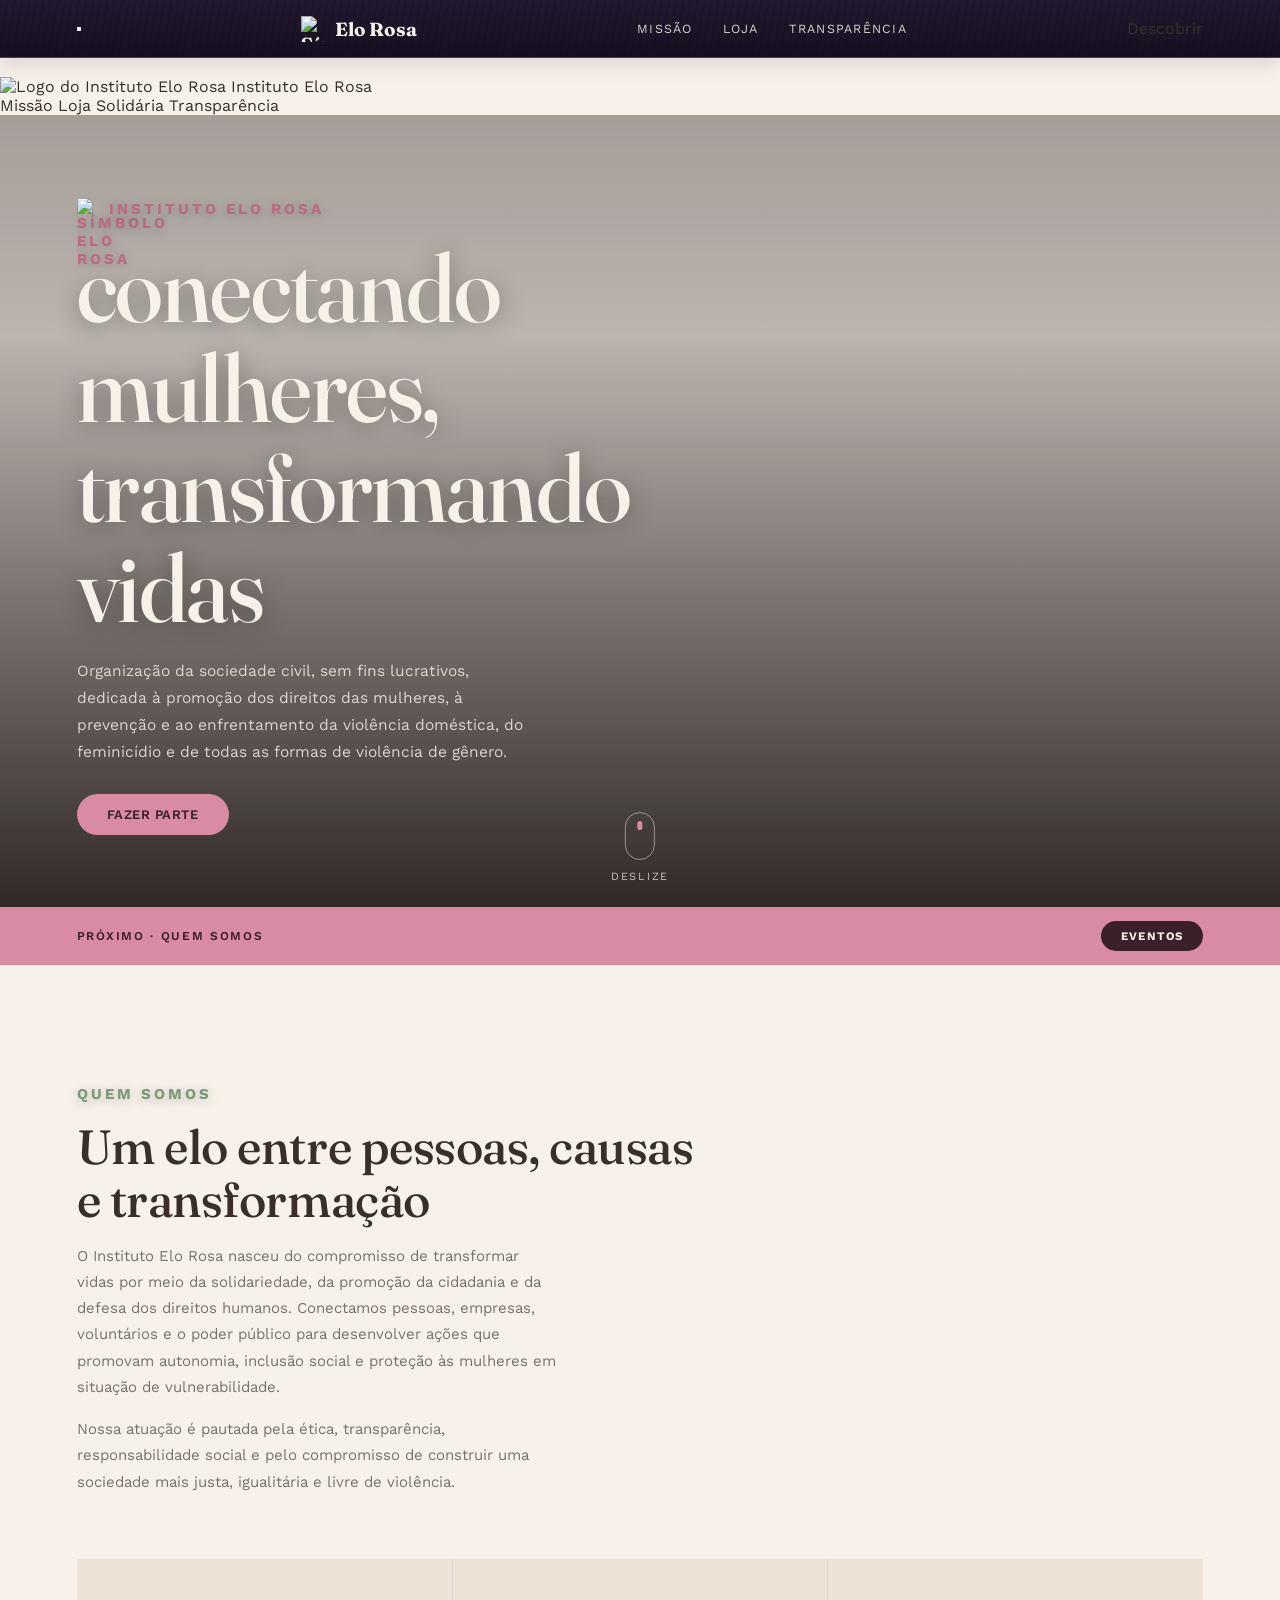
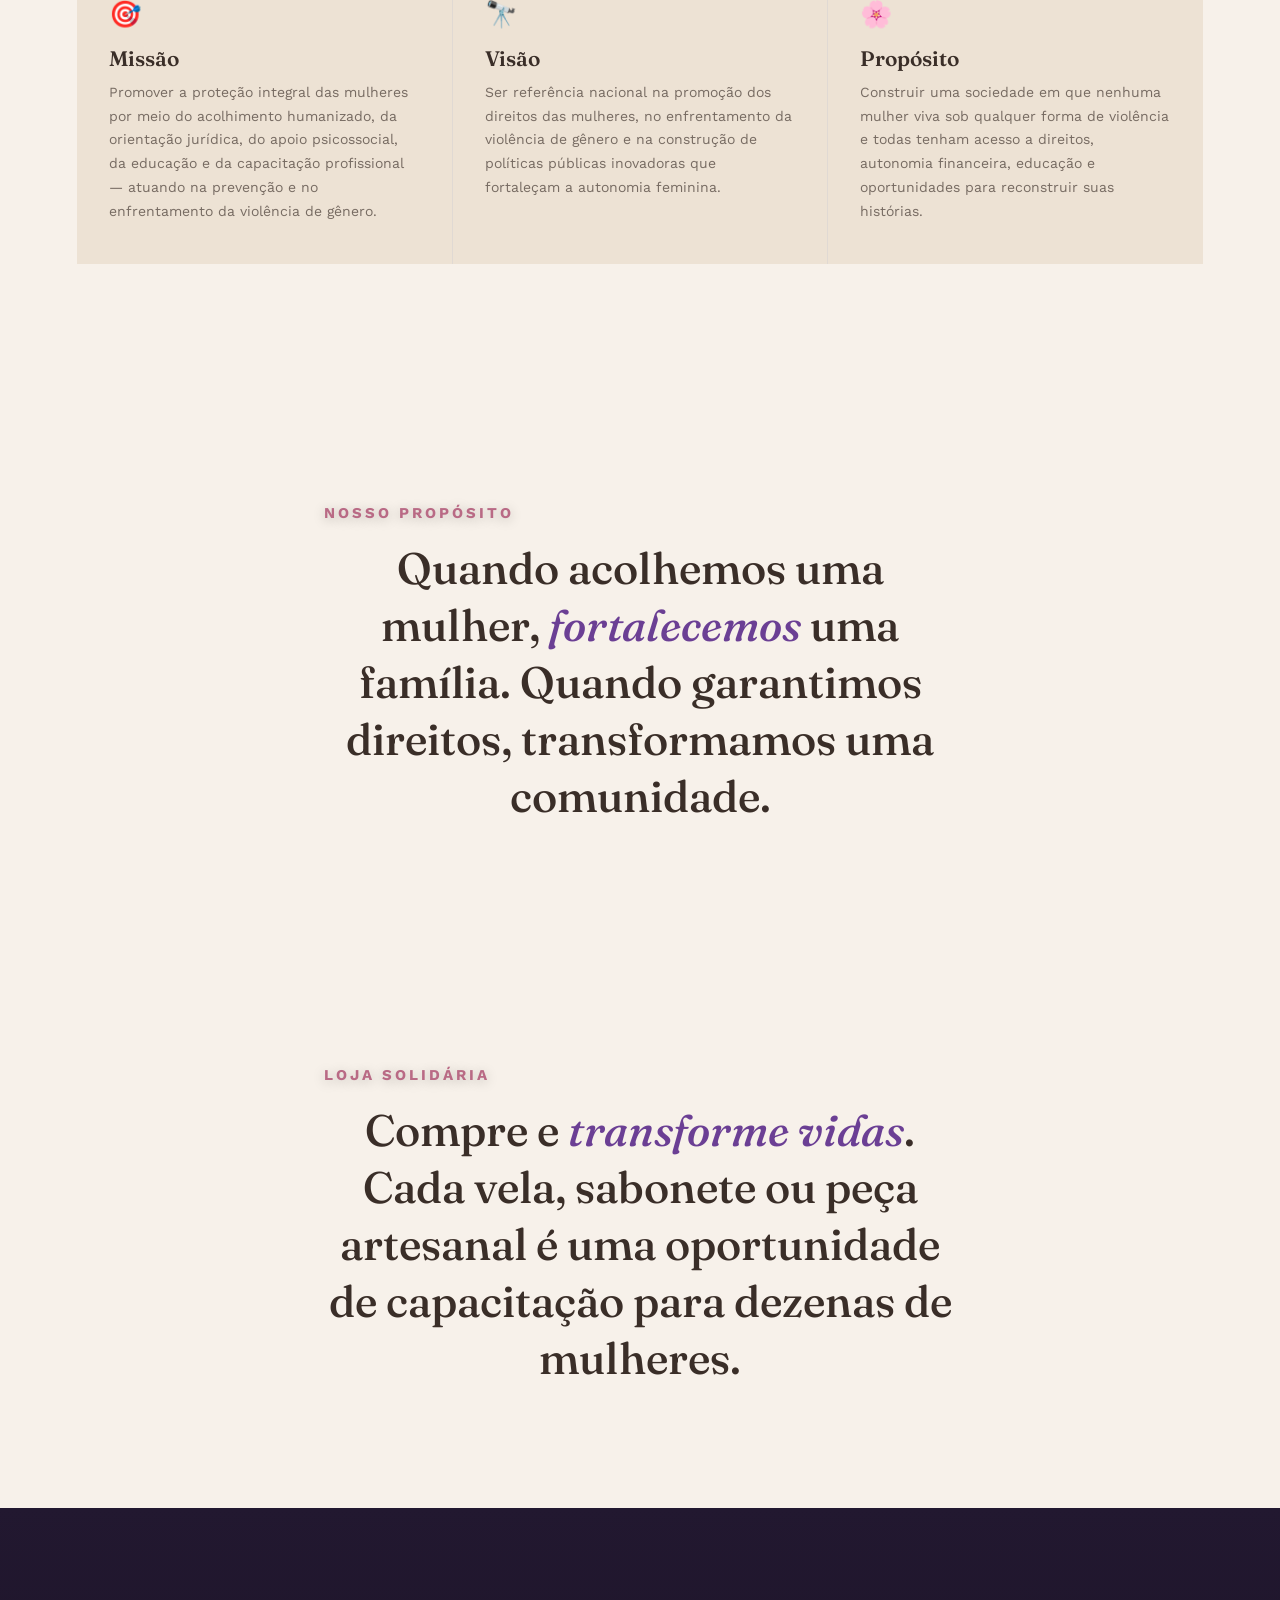
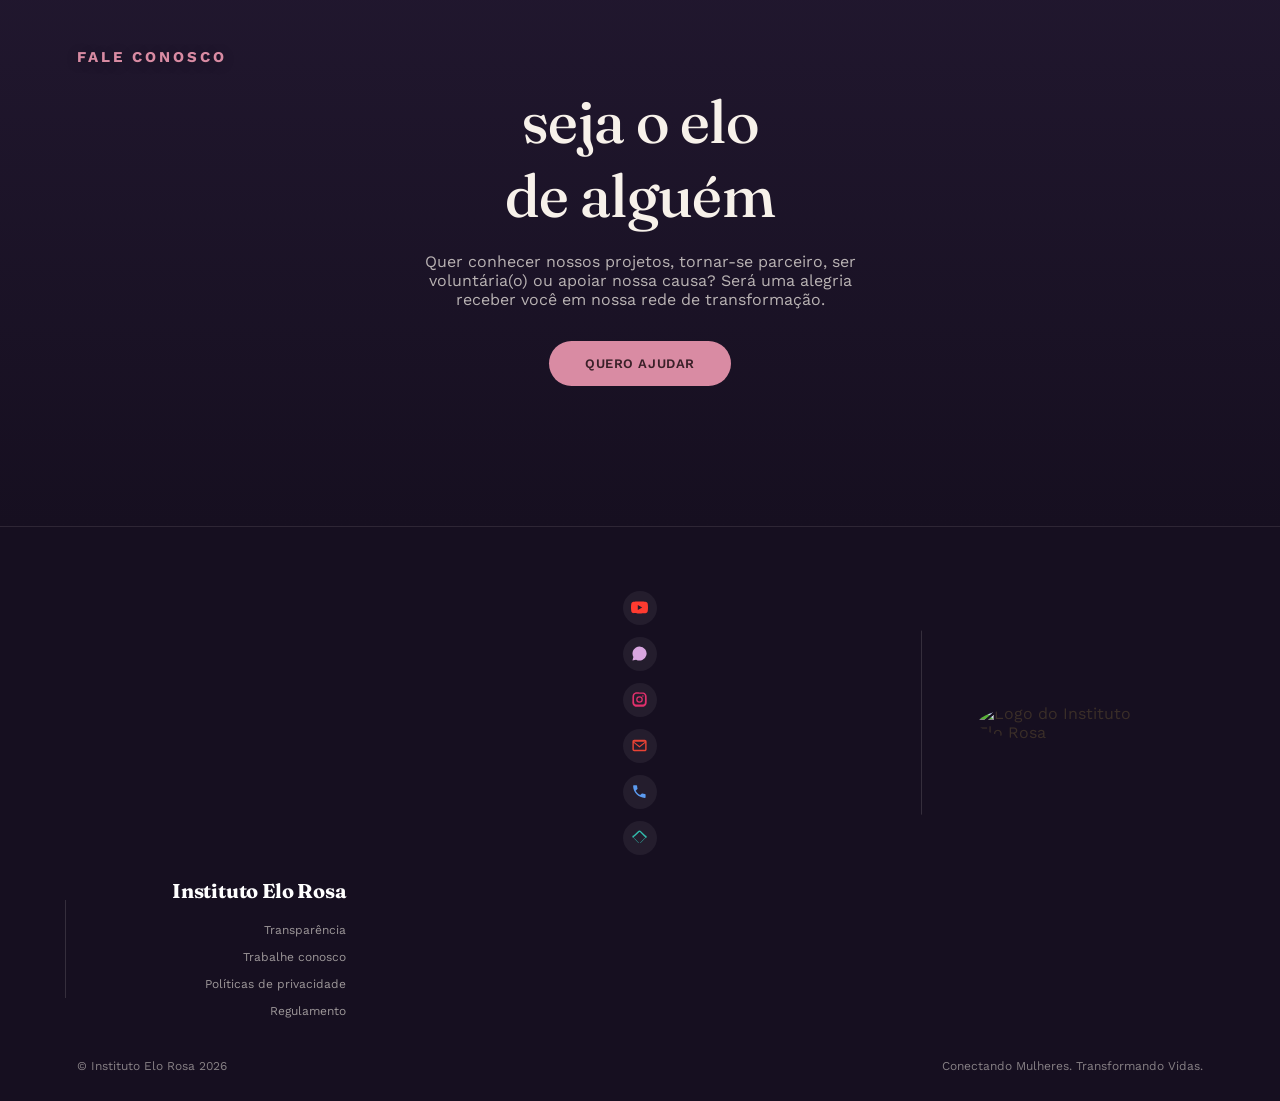
==== commit 01090f46: "Update index.html" ====
--- a/index.html
+++ b/index.html
@@ -15,8 +15,7 @@
 
 <!-- ==========================================================================
      MÓDULO 1 — PÁGINA INICIAL (HOME)
-     Estrutura completa da página inicial do Instituto Elo Rosa:
-     1.1 Menu de navegação
+     1.1 Menu de navegação (novo: hambúrguer + faixa que esconde + pastilha + gaveta)
      1.2 Botão flutuante de contato
      1.3 Seção herói (banner topo)
      1.4 Faixa "peek" (prévia da próxima seção)
@@ -24,11 +23,14 @@
      1.6 Seção "nosso propósito"
      1.7 Seção "loja solidária"
      1.8 Seção de chamada final (CTA)
-     1.9 Rodapé (flor decorativa + contatos)
+     1.9 Rodapé (logo + contatos)
      ========================================================================== -->
 
 <!-- 1.1 — MENU DE NAVEGAÇÃO -->
-<nav class="nav">
+<nav class="nav" id="mainNav">
+  <button class="menu-btn" id="menuBtn" aria-label="Abrir menu">
+    <span></span><span></span><span></span>
+  </button>
   <span class="word">
     <span class="mark">
       <img src="site_elo_rosa/images/logo.jpeg" alt="Símbolo Elo Rosa">
@@ -37,11 +39,34 @@
   </span>
   <div class="links">
     <a href="#sobre">missão</a>
-    <a href="#atuacao">propósito</a>
-    <a href="#loja">loja solidária</a>
-  </div>
-  <a class="help-btn" href="#apoiar">quero ajudar</a>
+    <a href="#loja">loja</a>
+    <a href="#apoiar">transparência</a>
+  </div>
+  <a class="discover-btn" href="#descobrir">Descobrir</a>
 </nav>
+
+<!-- pastilha fixa (canto superior esquerdo) que aparece quando a faixa some -->
+<div class="nav-pill" id="navPill">
+  <button class="menu-btn" id="menuBtnPill" aria-label="Abrir menu">
+    <span></span><span></span><span></span>
+  </button>
+</div>
+
+<!-- fundo escuro atrás da gaveta/cortina do menu -->
+<div class="menu-overlay" id="menuOverlay"></div>
+
+<!-- gaveta/cortina do menu (desktop: painel médio | mobile: peça pequena) -->
+<aside class="menu-drawer" id="menuDrawer">
+  <div class="menu-drawer-head">
+    <span class="mark"><img src="site_elo_rosa/images/logo.jpeg" alt="Logo do Instituto Elo Rosa"></span>
+    <span class="drawer-name">Instituto Elo Rosa</span>
+  </div>
+  <nav class="menu-drawer-links">
+    <a href="#sobre">Missão</a>
+    <a href="#loja">Loja Solidária</a>
+    <a href="#apoiar">Transparência</a>
+  </nav>
+</aside>
 
 <!-- 1.2 — BOTÃO FLUTUANTE DE CONTATO (canto inferior direito) -->
 <div class="contact-fab" id="contactFab" title="fale conosco">
@@ -133,12 +158,7 @@
   </div>
 </section>
 
-<!-- 1.9 — RODAPÉ (FOOTER)
-     Estrutura em 3 colunas (grid definido em style.css, seção 1.8):
-     - Coluna esquerda: reservada (vazia por enquanto)
-     - Coluna central: flor decorativa (SVG)
-     - Coluna direita: nome do instituto + lista de contatos/redes sociais
--->
+<!-- 1.9 — RODAPÉ (FOOTER) -->
 <footer>
   <div class="footer-grid">
 
@@ -200,21 +220,18 @@
       </ul>
     </div>
 
-    <!-- Coluna central: logo do instituto (substitui a antiga ilustração da flor) -->
+    <!-- Coluna central: logo do instituto -->
     <div class="footer-col-center">
       <div class="footer-logo">
         <img src="site_elo_rosa/images/logo.jpeg" alt="Logo do Instituto Elo Rosa">
       </div>
     </div>
 
-
     <!-- Coluna direita: nome do instituto + lista de links institucionais (políticas) -->
     <div class="footer-col-right">
       <span class="footer-brand-name">Instituto Elo Rosa</span>
 
-      <!-- links institucionais (políticas) -->
       <ul class="footer-policies">
-        <!-- Transparência: leva a uma página própria, ainda em branco -->
         <li><a href="#">Transparência</a></li>
         <li><a href="#">Trabalhe conosco</a></li>
         <li><a href="#">Políticas de privacidade</a></li>
--- a/site_elo_rosa/css/style.css
+++ b/site_elo_rosa/css/style.css
@@ -332,7 +332,9 @@
   overflow:visible;
 }
 
-/* Grid principal com as 3 colunas descritas acima */
+/* Grid principal com as 3 colunas descritas acima.
+   As divisórias verticais (linhas finas) ficam entre as colunas, criando
+   visualmente as "3 seções": ícones | logo | políticas. */
 .footer-grid{
   display:grid;
   grid-template-columns: 1fr 2fr 1fr;  /* esquerda 25% | centro 50% | direita 25% (proporção 0.75|1.5|0.75) */
@@ -343,32 +345,46 @@
   overflow:visible;
 }
 
-/* COLUNA ESQUERDA — reservada para uso futuro (ex: logo, endereço, selo institucional).
-   Por enquanto fica vazia, apenas garantindo o equilíbrio visual do grid. */
+/* Linha vertical divisória — usada duas vezes (corte esquerdo e corte direito) */
+.footer-col-left,
+.footer-col-right{
+  position:relative;
+}
+.footer-col-left::after,
+.footer-col-right::before{
+  content:"";
+  position:absolute;
+  top:50%;
+  width:1px;
+  height:70%;
+  background:rgba(247,241,234,.14);
+  transform:translateY(-50%);
+}
+.footer-col-left::after{ right:-12px; }   /* corte entre coluna esquerda e central */
+.footer-col-right::before{ left:-12px; } /* corte entre coluna central e direita */
+
+/* COLUNA ESQUERDA — ícones de contato, empilhados de cima para baixo */
 .footer-col-left{
-  min-height:1px; /* evita a coluna colapsar visualmente */
-}
-
-/* COLUNA CENTRAL — moldura da ilustração da flor (SVG).
-   overflow:visible em toda a cadeia de elementos evita que qualquer pétala
-   seja cortada pelas bordas do grid ou do contêiner pai. */
+  display:flex;
+  justify-content:center;
+}
+
+/* COLUNA CENTRAL — logo do instituto (substitui a antiga ilustração da flor) */
 .footer-col-center{
   display:flex;
   justify-content:center;
   overflow:visible;
 }
-.footer-flower{
-  width:420px;           /* flor ampliada (aumento acumulado sobre as versões anteriores) */
-  max-width:80vw;        /* nunca ultrapassa 80% da largura da tela em telas estreitas */
-  opacity:1;              /* flor 100% opaca — nenhuma parte "apagada" */
-  overflow:visible;
-}
-/* O SVG sempre ocupa 100% do contêiner pai, mantendo a proporção original do desenho */
-.footer-flower svg{
+.footer-logo{
+  width:180px;            /* tamanho da logo no rodapé */
+  max-width:40vw;
+  opacity:1;
+}
+.footer-logo img{
   width:100%;
   height:auto;
   display:block;
-  overflow:visible;      /* NUNCA corta partes do desenho (pétalas, estames etc.) */
+  border-radius:50%;      /* a logo original é circular (ver .nav .word .mark) */
 }
 
 /* COLUNA DIREITA — nome do instituto + ícones de contato + links institucionais */
@@ -391,19 +407,20 @@
 }
 
 /* --------------------------------------------------------------------------
-   1.8a — LINHA DE ÍCONES DE CONTATO/REDES SOCIAIS
-   Ficam unidos em uma única linha horizontal, à direita, com espaçamento
-   pequeno entre eles. Cada ícone usa a cor oficial da respectiva marca,
-   escolhida para continuar legível sobre o roxo escuro do rodapé.
-   -------------------------------------------------------------------------- */
-.footer-social-row{
+   1.8a — COLUNA DE ÍCONES DE CONTATO/REDES SOCIAIS
+   Ficam empilhados de cima para baixo, à esquerda, com espaçamento pequeno
+   entre eles. Cada ícone usa a cor oficial da respectiva marca, escolhida
+   para continuar legível sobre o roxo escuro do rodapé.
+   -------------------------------------------------------------------------- */
+.footer-social-col{
   display:flex;
+  flex-direction:column;   /* empilhados de cima para baixo, conforme pedido */
   align-items:center;
-  gap:14px;              /* espaçamento pequeno entre os ícones, conforme pedido */
+  gap:12px;                /* espaçamento pequeno entre os ícones */
   list-style:none;
 }
-.footer-social-row a,
-.footer-social-row button{
+.footer-social-col a,
+.footer-social-col button{
   display:flex;
   align-items:center;
   justify-content:center;
@@ -414,16 +431,17 @@
   cursor:pointer;
   transition:background .2s, transform .2s;
 }
-.footer-social-row a:hover,
-.footer-social-row button:hover{
+.footer-social-col a:hover,
+.footer-social-col button:hover{
   background:rgba(255,255,255,.14);
   transform:translateY(-2px);
 }
-.footer-social-row svg{
+.footer-social-col svg{
   width:17px;
   height:17px;
   flex-shrink:0;
 }
+.footer-social-col li{ position:relative; }
 /* Cor individual de cada ícone (fill), combinando com a marca de origem
    mas mantendo contraste agradável sobre o fundo roxo escuro */
 .icon-youtube   { fill:#FF3B30; }              /* vermelho YouTube */
@@ -433,10 +451,14 @@
 .icon-phone     { fill:#5B9BF0; }              /* azul para telefone */
 .icon-pix       { fill:#32BCAD; }              /* verde-azulado característico do Pix */
 
-/* Pequeno aviso visual (ex: "copiado!") ao copiar e-mail/telefone */
+/* Pequeno aviso visual (ex: "copiado!") ao copiar e-mail/telefone.
+   Como a coluna agora fica à esquerda, o aviso aparece ao lado direito do ícone. */
 .footer-copy-hint{
   position:absolute;
-  margin-top:44px;
+  left:44px;
+  top:50%;
+  transform:translateY(-50%);
+  margin-top:0;
   font-size:10px;
   color:var(--pink);
   opacity:0;
@@ -444,7 +466,6 @@
   white-space:nowrap;
 }
 .footer-copy-hint.show{opacity:1;}
-.footer-social-row li{position:relative;}
 
 /* --------------------------------------------------------------------------
    1.8b — LISTA DE LINKS INSTITUCIONAIS (políticas)
@@ -481,12 +502,15 @@
     grid-template-columns:1fr;   /* uma coluna só */
     justify-items:center;
     text-align:center;
+    gap:32px;
   }
-  .footer-col-left{display:none;}                 /* coluna reservada some no mobile */
+  .footer-col-left::after,
+  .footer-col-right::before{ display:none; }  /* linhas divisórias somem no mobile (empilhado) */
   .footer-col-right{align-items:center;text-align:center;}
-  .footer-social-row{justify-content:center;}
+  .footer-social-col{flex-direction:row;flex-wrap:wrap;justify-content:center;}
+  .footer-copy-hint{ left:50%; top:100%; transform:translateX(-50%); margin-top:4px; }
   .footer-policies{align-items:center;}
-  .footer-flower{width:280px;}
+  .footer-logo{width:120px;}
   .footer-bottom{flex-direction:column;gap:8px;text-align:center;}
 }
 
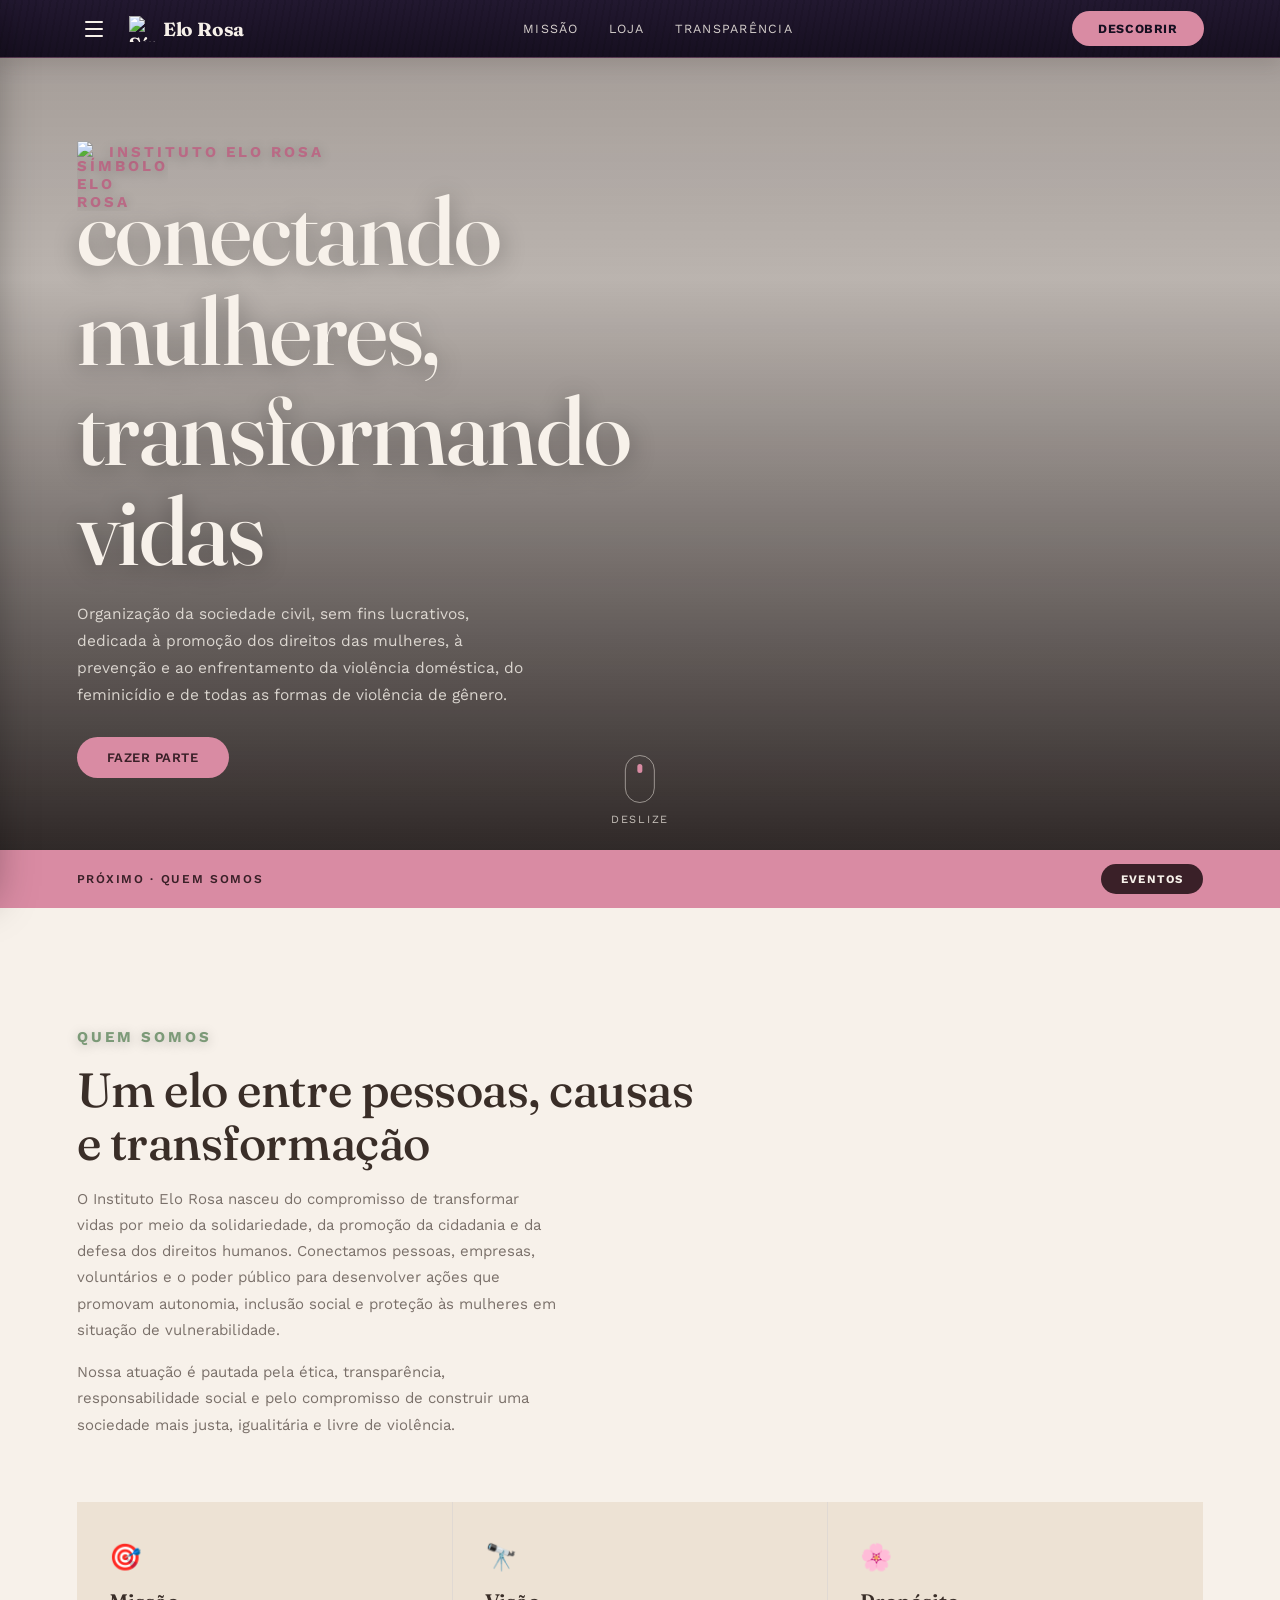
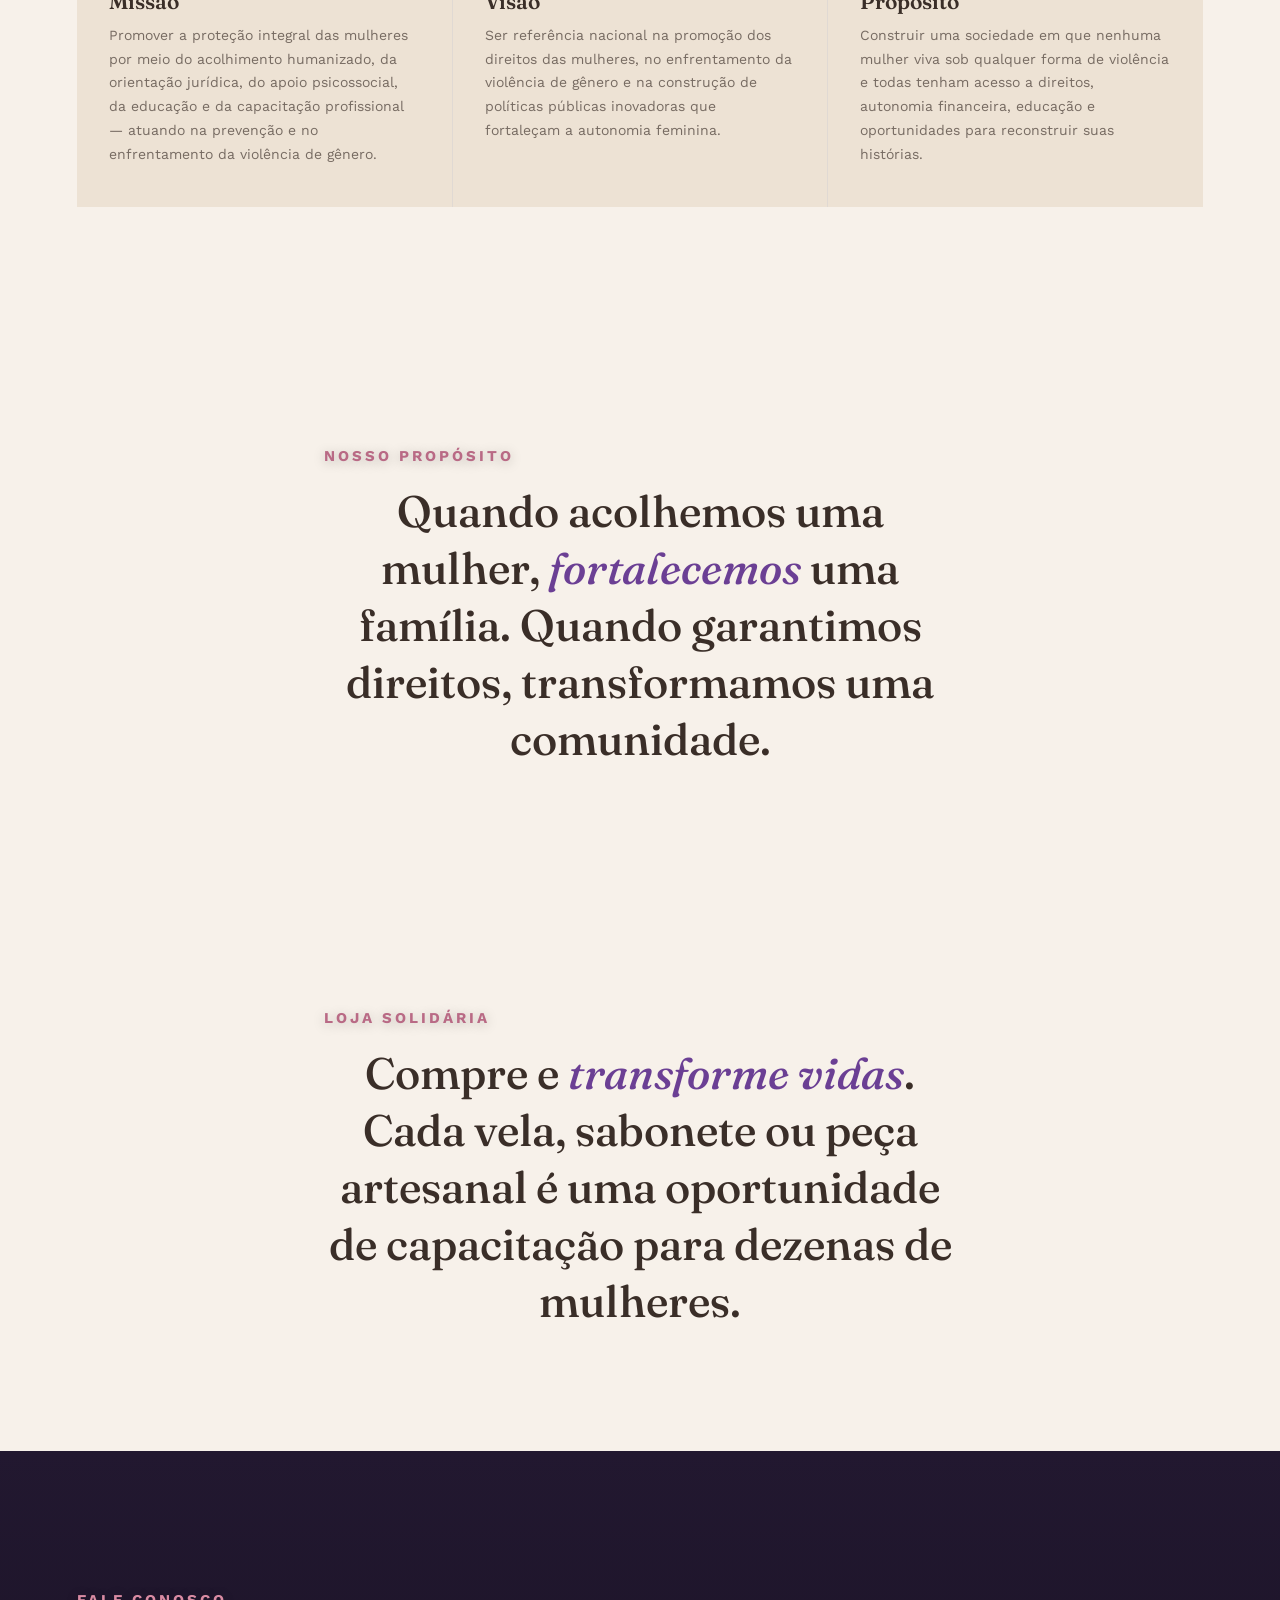
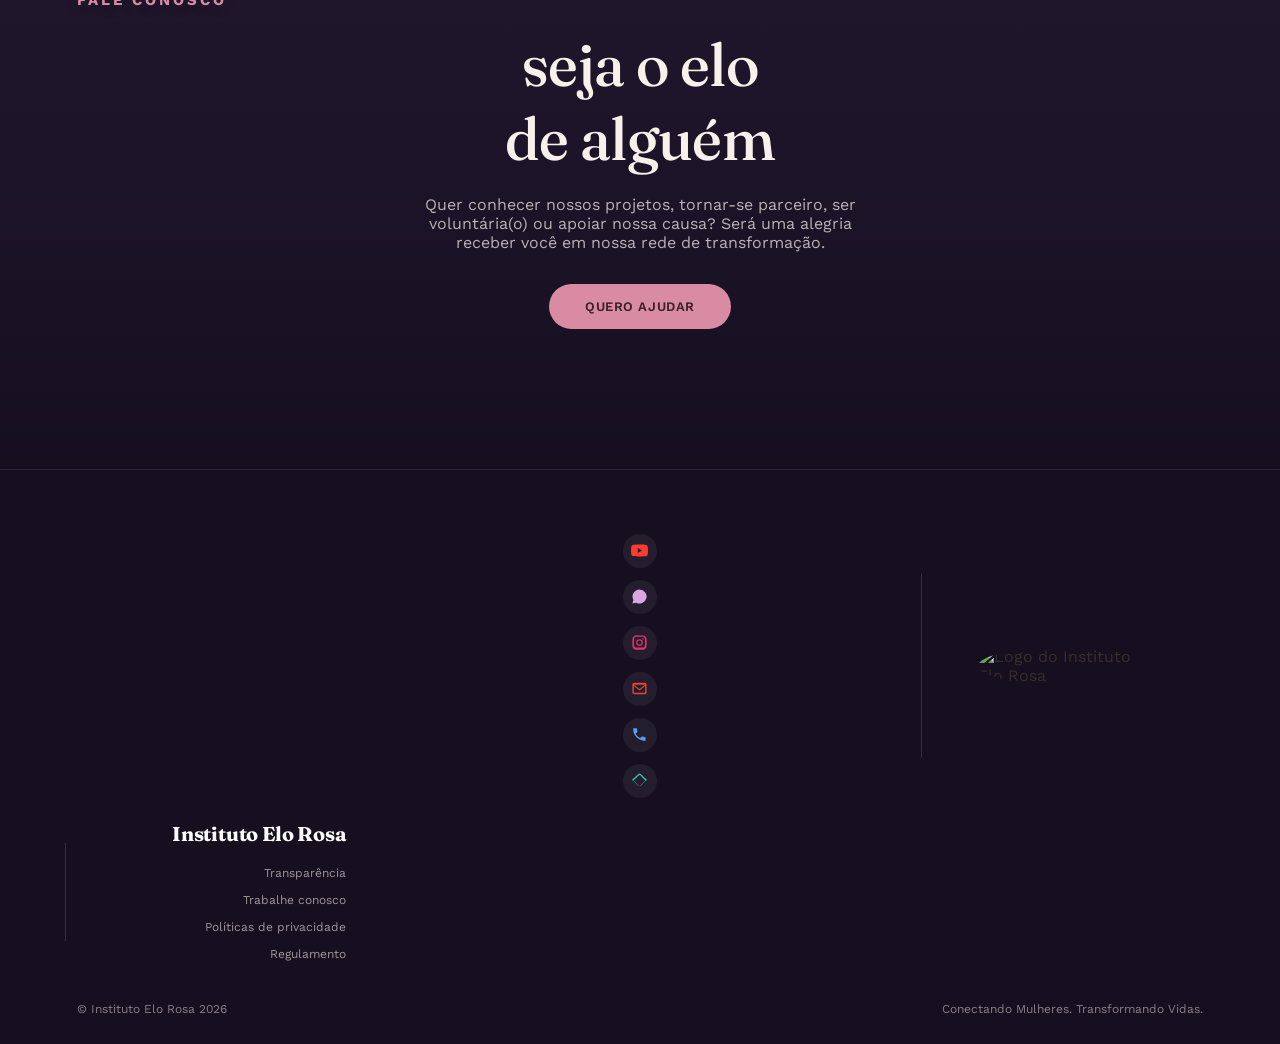
==== commit 190089d7: "Update index.html" ====
--- a/index.html
+++ b/index.html
@@ -3,7 +3,7 @@
 <head>
 <meta charset="UTF-8">
 <meta name="viewport" content="width=device-width, initial-scale=1.0">
-<title>Instituto Elo Rosa — Conectando Mulheres. Transformando Vidas.</title>
+<title>Instituto Elo Rosa                 | Conectando Mulheres. Transformando Vidas.</title>
 <link rel="preconnect" href="https://fonts.googleapis.com">
 <link rel="preconnect" href="https://fonts.gstatic.com" crossorigin>
 <link href="https://fonts.googleapis.com/css2?family=Fraunces:ital,opsz,wght@0,9..144,300;0,9..144,500;0,9..144,700;1,9..144,500&family=Work+Sans:wght@400;500;600;700&display=swap" rel="stylesheet">
--- a/site_elo_rosa/css/style.css
+++ b/site_elo_rosa/css/style.css
@@ -533,3 +533,178 @@
   section{padding:80px 6vw;}
   .hero{height:82vh;}
 }
+
+/* ##########################################################################
+   MÓDULO 2 — NOVO MENU (hambúrguer + faixa que esconde + pastilha + gaveta)
+   Adicionado por cima do Módulo 1, sem remover nada do que já existia.
+   ########################################################################## */
+
+/* --------------------------------------------------------------------------
+   2.1 — Ajustes na .nav já existente: agora com botão hambúrguer à esquerda
+   e links centralizados. A faixa recebe uma transição para poder "sumir".
+   -------------------------------------------------------------------------- */
+.nav{
+  transition:transform .55s cubic-bezier(.6,0,.15,1), opacity .5s ease;
+  gap:14px;
+}
+.nav.nav--hidden{
+  transform:translateY(-110%);
+  opacity:0;
+  pointer-events:none;
+}
+.nav .links{
+  flex:1;
+  justify-content:center;
+}
+.nav .word{margin-left:4px;}
+
+/* --------------------------------------------------------------------------
+   2.2 — Botão hambúrguer (3 barras), usado tanto na faixa quanto na pastilha.
+   Anima virando um "X" quando o menu está aberto.
+   -------------------------------------------------------------------------- */
+.menu-btn{
+  width:34px;height:34px;flex-shrink:0;
+  display:flex;flex-direction:column;justify-content:center;align-items:center;gap:5px;
+  background:transparent;border:none;cursor:pointer;
+  border-radius:50%;
+  transition:background .25s ease;
+}
+.menu-btn:hover{background:rgba(255,255,255,.08);}
+.menu-btn span{
+  width:18px;height:2px;border-radius:2px;background:var(--cream);
+  transition:transform .35s cubic-bezier(.6,0,.15,1), opacity .25s ease, width .3s ease;
+}
+.menu-btn.is-open span:nth-child(1){transform:translateY(7px) rotate(45deg);}
+.menu-btn.is-open span:nth-child(2){opacity:0;width:0;}
+.menu-btn.is-open span:nth-child(3){transform:translateY(-7px) rotate(-45deg);}
+
+/* --------------------------------------------------------------------------
+   2.3 — Pastilha (quadrado de bordas redondas) fixa no canto superior
+   esquerdo. Some enquanto a faixa está visível; aparece quando a faixa some.
+   Usa a mesma textura granulada + gradiente roxo da faixa.
+   -------------------------------------------------------------------------- */
+.nav-pill{
+  position:fixed;top:12px;left:16px;z-index:55;
+  width:46px;height:46px;border-radius:16px;
+  background:
+    repeating-linear-gradient(100deg, rgba(0,0,0,.08) 0px, rgba(0,0,0,.08) 2px, transparent 2px, transparent 7px),
+    linear-gradient(180deg, var(--wood) 0%, var(--wood-dark) 100%);
+  box-shadow:0 8px 20px rgba(22,15,32,.4);
+  display:flex;align-items:center;justify-content:center;
+  opacity:0;transform:scale(.7);pointer-events:none;
+  transition:opacity .4s ease, transform .4s cubic-bezier(.34,1.56,.64,1);
+}
+.nav-pill.show{opacity:1;transform:scale(1);pointer-events:auto;}
+.nav-pill .menu-btn{width:30px;height:30px;}
+
+/* --------------------------------------------------------------------------
+   2.4 — Overlay escuro atrás da gaveta/cortina do menu
+   -------------------------------------------------------------------------- */
+.menu-overlay{
+  position:fixed;inset:0;z-index:56;
+  background:rgba(22,15,32,.55);
+  opacity:0;pointer-events:none;
+  transition:opacity .4s ease;
+}
+.menu-overlay.show{opacity:1;pointer-events:auto;}
+
+/* --------------------------------------------------------------------------
+   2.5 — Gaveta / cortina do menu, lado esquerdo.
+   Desktop: painel médio (380px), do tamanho de "uma cortina", não a tela
+   inteira. Mobile: peça pequena ancorada no canto superior esquerdo.
+   -------------------------------------------------------------------------- */
+.menu-drawer{
+  position:fixed;top:0;left:0;bottom:0;z-index:57;
+  width:380px;max-width:82vw;
+  background:linear-gradient(180deg, var(--wood) 0%, var(--wood-dark) 100%);
+  box-shadow:12px 0 40px rgba(0,0,0,.35);
+  transform:translateX(-105%);
+  transition:transform .5s cubic-bezier(.6,0,.15,1);
+  padding:28px 26px;
+  display:flex;flex-direction:column;gap:36px;
+}
+.menu-drawer.open{transform:translateX(0);}
+
+.menu-drawer-head{display:flex;align-items:center;gap:12px;}
+.menu-drawer-head .mark{width:44px;height:44px;border-radius:50%;overflow:hidden;flex-shrink:0;border:2px solid rgba(217,139,163,.4);}
+.menu-drawer-head .mark img{width:100%;height:100%;object-fit:cover;}
+.menu-drawer-head .drawer-name{font-family:'Fraunces',serif;font-weight:700;font-size:19px;color:var(--cream);line-height:1.2;}
+
+.menu-drawer-links{display:flex;flex-direction:column;gap:4px;}
+.menu-drawer-links a{
+  color:var(--cream);font-family:'Fraunces',serif;font-weight:500;font-size:24px;
+  padding:14px 4px;border-bottom:1px solid rgba(247,241,234,.08);
+  transition:color .2s, padding-left .2s;
+}
+.menu-drawer-links a:hover{color:var(--pink);padding-left:10px;}
+
+/* --------------------------------------------------------------------------
+   2.6 — BOTÃO "DESCOBRIR", canto superior direito da faixa.
+   Rosa com texto roxo escuro (mesma cor do fundo da faixa), formato cilindro
+   (bem arredondado nas pontas, não uma pílula fina nem um quadrado).
+   Ao passar o mouse/dedo: cresce e faz um "estouro de bolha" (cresce-diminui-
+   volta) sem nunca sumir. Fica encostado dentro do fundo da faixa.
+   -------------------------------------------------------------------------- */
+.discover-btn{
+  margin-left:auto;
+  display:inline-flex;align-items:center;justify-content:center;
+  background:var(--pink);
+  color:var(--wood-dark);
+  font-weight:700;font-size:12.5px;letter-spacing:.05em;text-transform:uppercase;
+  padding:10px 26px;
+  border-radius:22px;              /* arredondado moderado, formato cilindro */
+  white-space:nowrap;
+  transform:scale(1);
+  transition:background .2s ease;
+  will-change:transform;
+}
+.discover-btn:hover,
+.discover-btn:focus-visible{
+  background:var(--pink-deep);
+  animation:bubblePop .5s ease forwards;
+}
+@keyframes bubblePop{
+  0%{transform:scale(1);}
+  35%{transform:scale(1.16);}
+  65%{transform:scale(.94);}
+  100%{transform:scale(1.06);}
+}
+@media(max-width:760px){
+  .discover-btn{padding:8px 18px;font-size:11.5px;}
+}
+
+/* --------------------------------------------------------------------------
+   2.7 — Efeito "bolha" no botão de menu (hambúrguer), na faixa e na pastilha.
+   Ao passar o mouse: efeito inverso ao do botão Descobrir — diminui-cresce-
+   volta — mantendo o mesmo espírito minimalista sem nunca sumir.
+   -------------------------------------------------------------------------- */
+.menu-btn{
+  transform:scale(1);
+  will-change:transform;
+}
+.menu-btn:hover,
+.menu-btn:focus-visible{
+  animation:bubblePopInverse .5s ease forwards;
+}
+@keyframes bubblePopInverse{
+  0%{transform:scale(1);}
+  35%{transform:scale(.86);}
+  65%{transform:scale(1.1);}
+  100%{transform:scale(.96);}
+}
+
+/* mobile: a gaveta vira uma peça pequena, ancorada no canto sup. esquerdo,
+   em vez de ocupar a tela inteira de cima a baixo */
+@media(max-width:760px){
+  .menu-drawer{
+    top:64px;left:12px;bottom:auto;
+    width:min(78vw,300px);
+    border-radius:18px;
+    padding:20px;
+    transform:translateY(-14px) scale(.92);
+    opacity:0;pointer-events:none;
+    transition:transform .35s cubic-bezier(.34,1.56,.64,1), opacity .3s ease;
+  }
+  .menu-drawer.open{transform:translateY(0) scale(1);opacity:1;pointer-events:auto;}
+  .menu-drawer-links a{font-size:19px;padding:10px 2px;}
+}
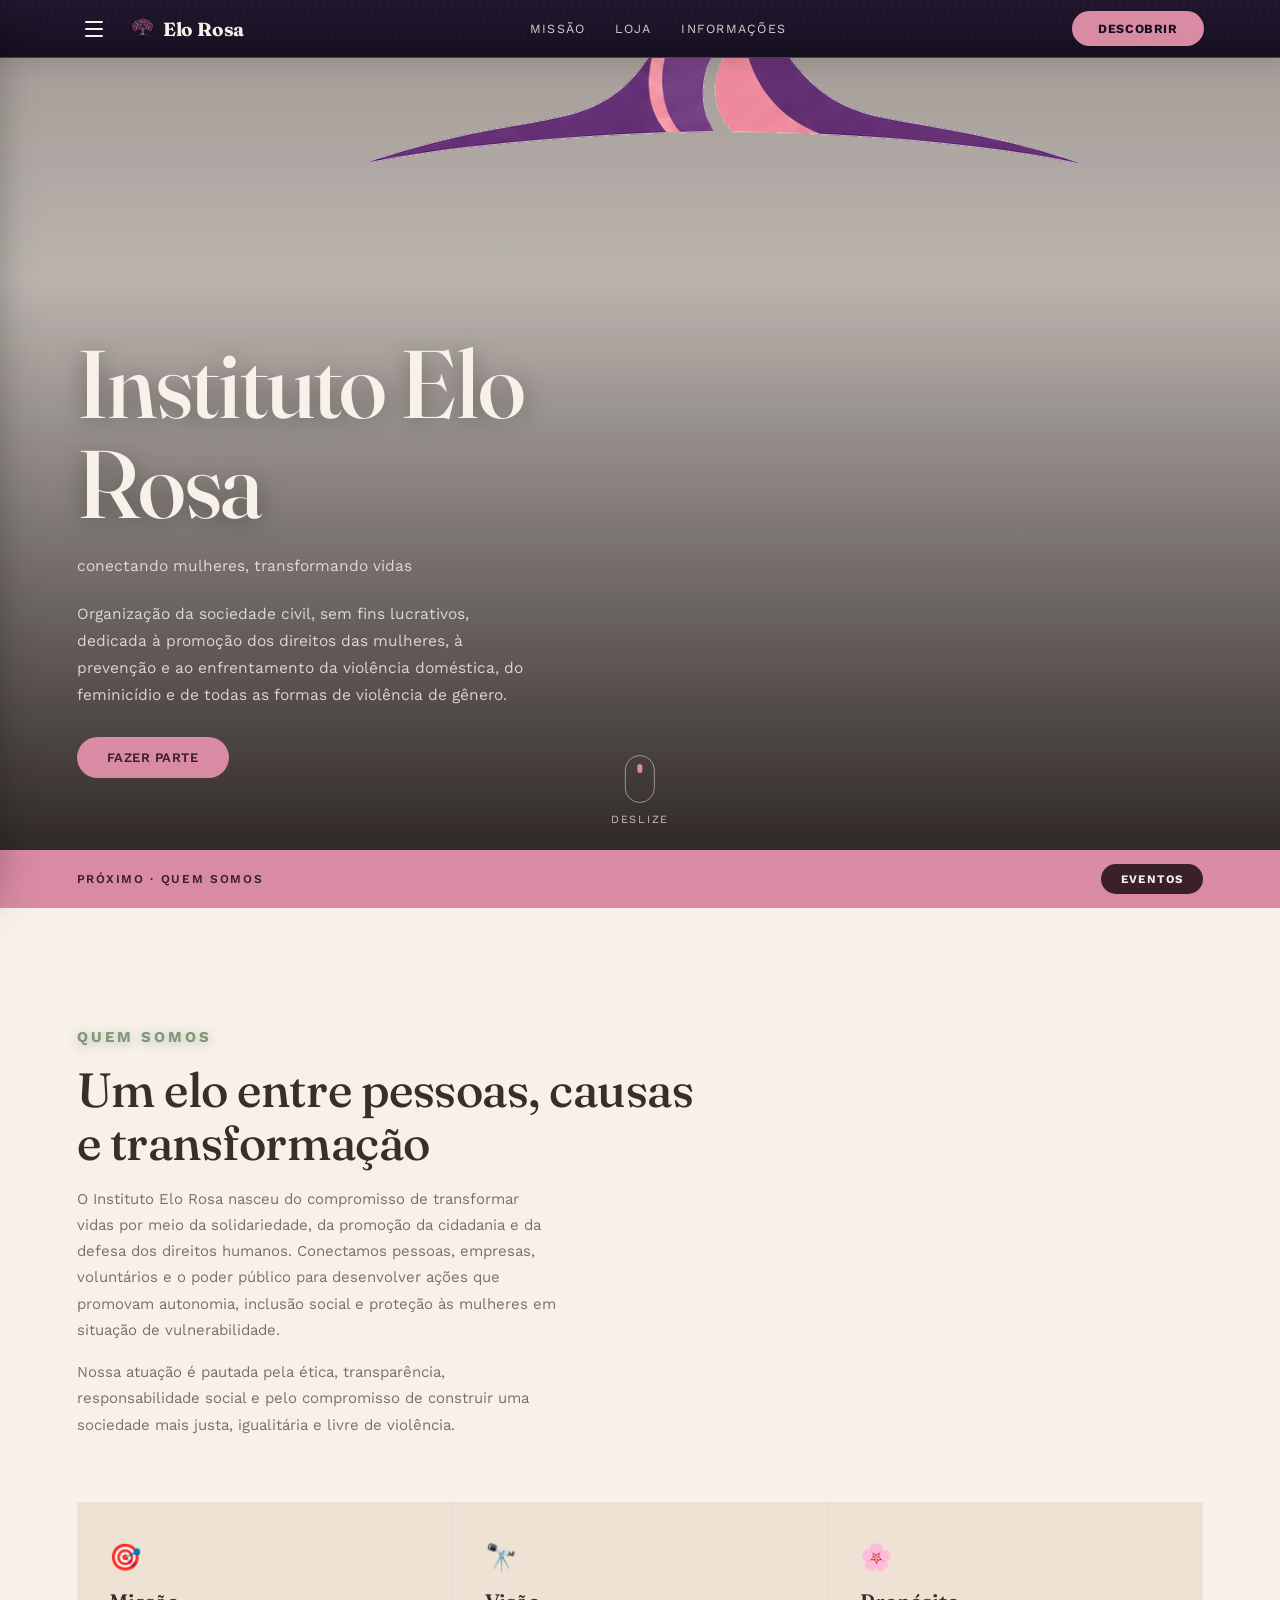
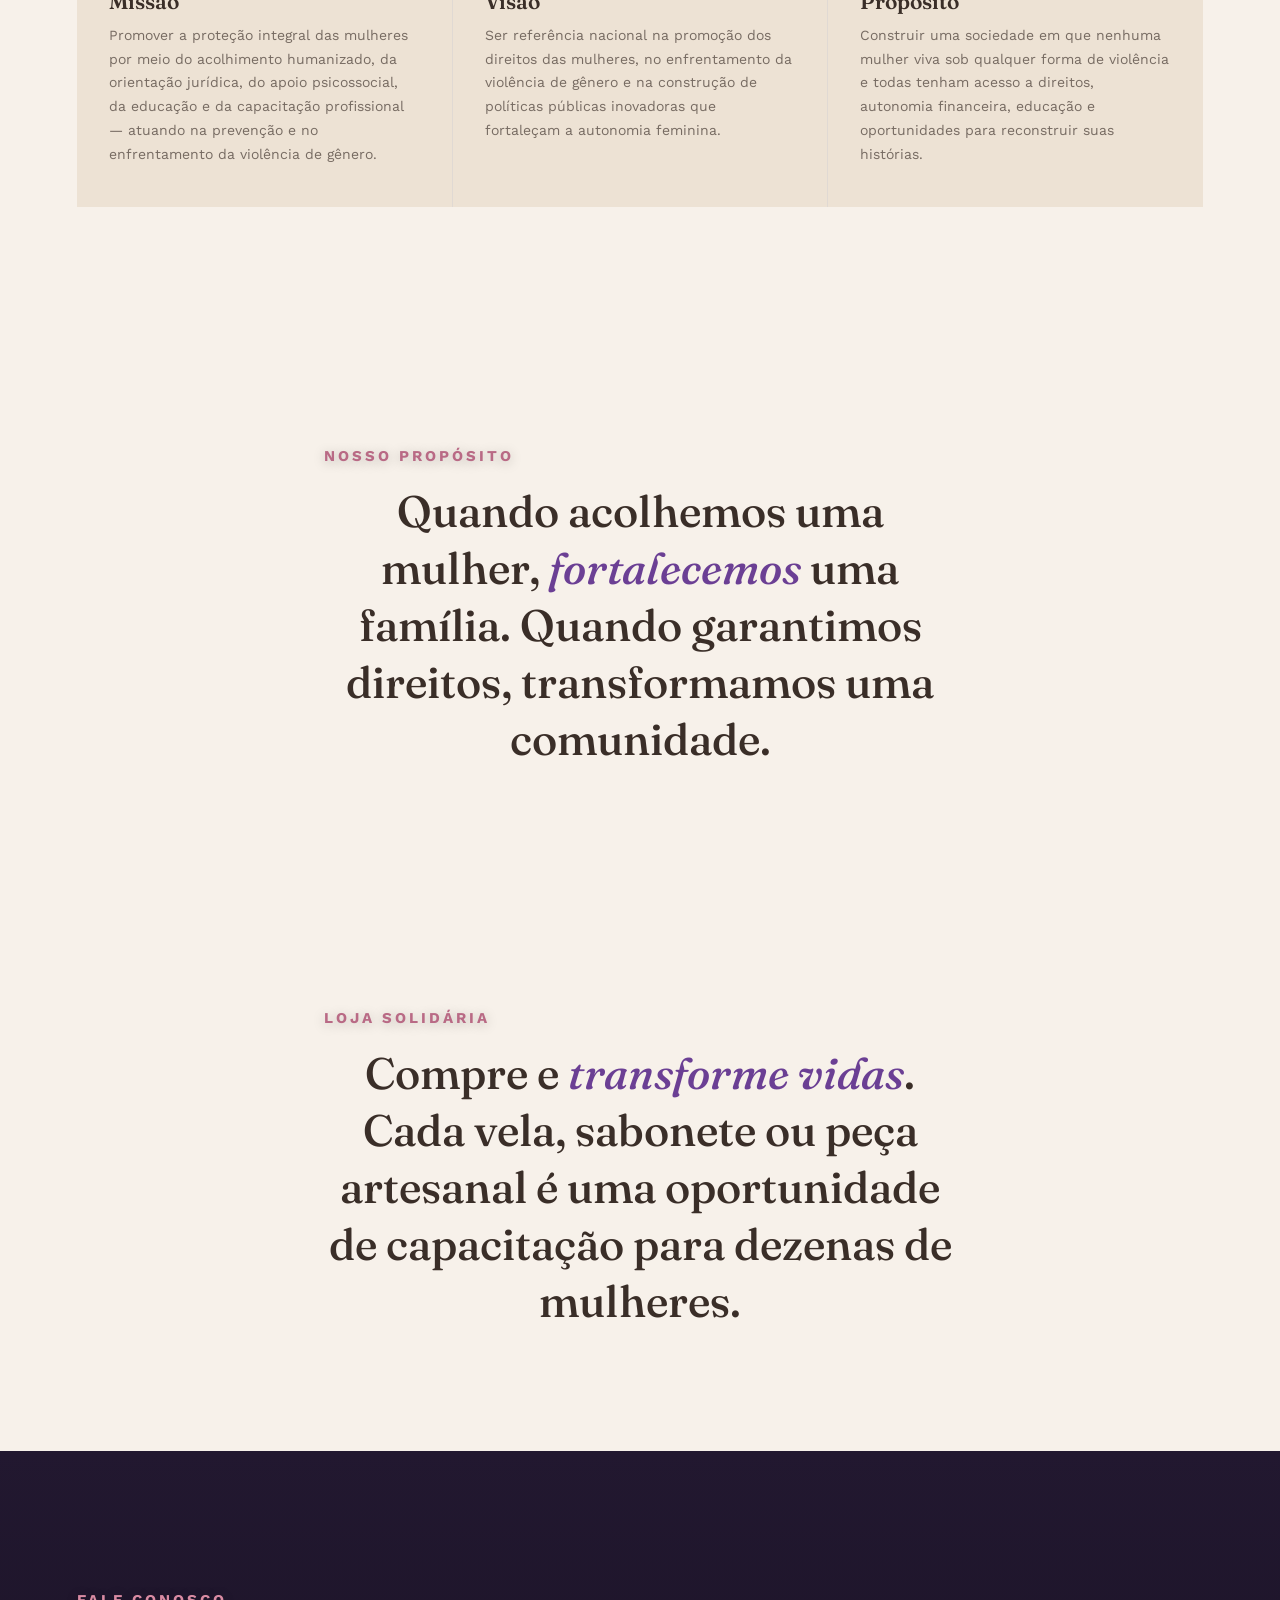
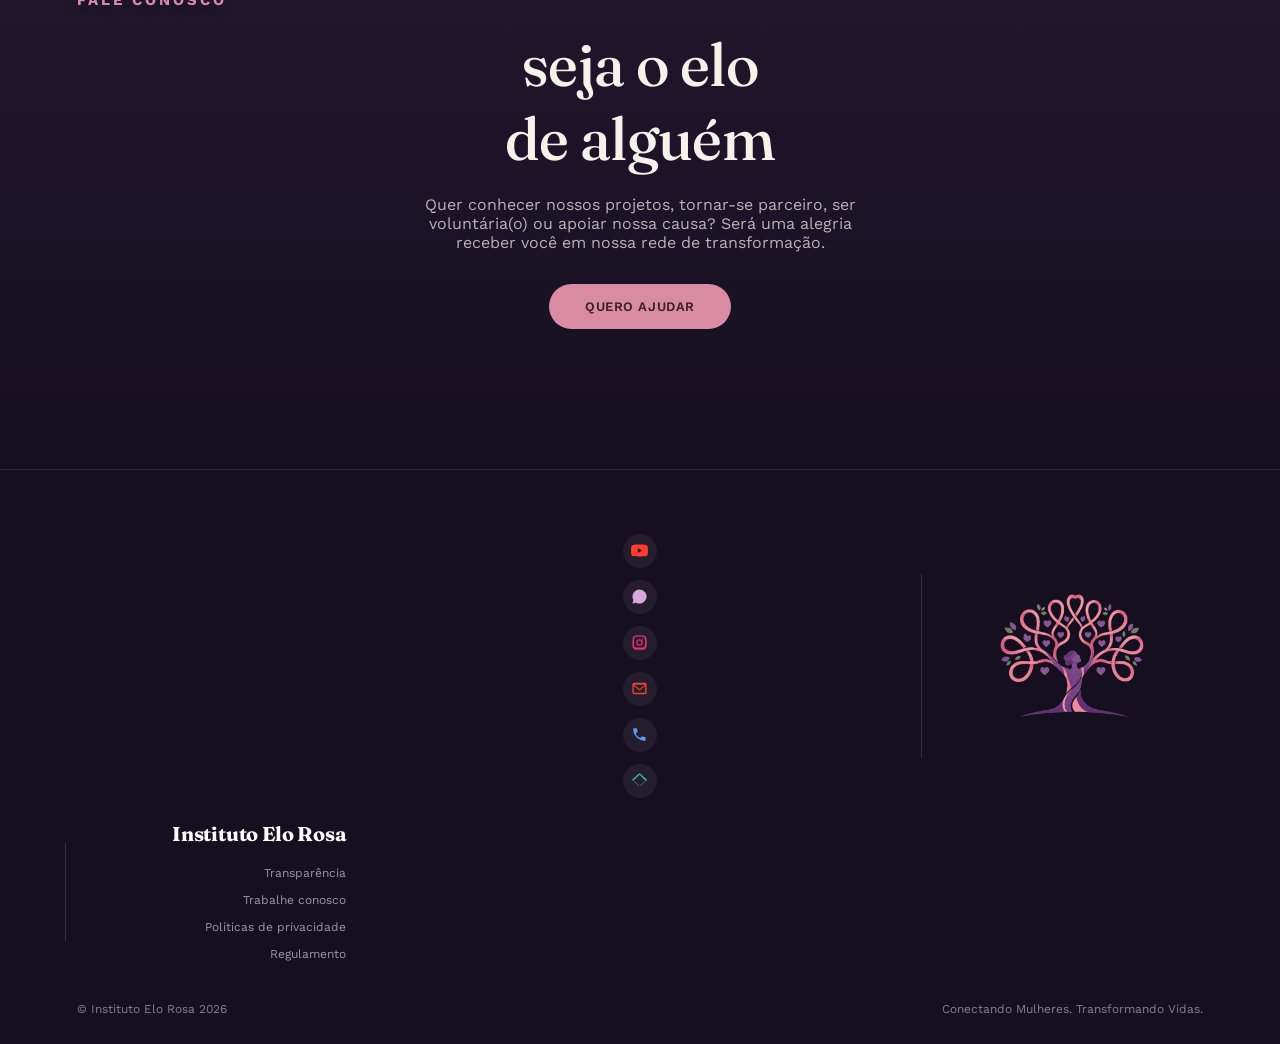
==== commit 65324e36: "Update index.html" ====
--- a/index.html
+++ b/index.html
@@ -3,12 +3,14 @@
 <head>
 <meta charset="UTF-8">
 <meta name="viewport" content="width=device-width, initial-scale=1.0">
-<title>Instituto Elo Rosa                 | Conectando Mulheres. Transformando Vidas.</title>
+<title>Instituto Elo Rosa</title>
+<link rel="shortcut icon" href="" type="image/x-icon">
+<!-- ícones extras mantidos para boa exibição em diferentes dispositivos -->
+<link rel="icon" type="image/svg+xml" href="site_elo_rosa/images/favicon.svg">
+<link rel="apple-touch-icon" href="site_elo_rosa/images/favicon-96x96.png">
 <link rel="preconnect" href="https://fonts.googleapis.com">
 <link rel="preconnect" href="https://fonts.gstatic.com" crossorigin>
 <link href="https://fonts.googleapis.com/css2?family=Fraunces:ital,opsz,wght@0,9..144,300;0,9..144,500;0,9..144,700;1,9..144,500&family=Work+Sans:wght@400;500;600;700&display=swap" rel="stylesheet">
-<link rel="icon" type="image/png" href="site_elo_rosa/images/favicon-32.png">
-<link rel="apple-touch-icon" href="site_elo_rosa/images/favicon.png">
 <link rel="stylesheet" href="site_elo_rosa/css/style.css">
 </head>
 <body>
@@ -33,16 +35,16 @@
   </button>
   <span class="word">
     <span class="mark">
-      <img src="site_elo_rosa/images/logo.jpeg" alt="Símbolo Elo Rosa">
+      <img src="site_elo_rosa/images/favicon.svg" alt="Símbolo Elo Rosa">
     </span>
     Elo Rosa
   </span>
   <div class="links">
     <a href="#sobre">missão</a>
     <a href="#loja">loja</a>
-    <a href="#apoiar">transparência</a>
-  </div>
-  <a class="discover-btn" href="#descobrir">Descobrir</a>
+    <a href="#apoiar">informações</a>
+  </div>
+  <a class="discover-btn fx-btn" href="#fim-pagina">Descobrir</a>
 </nav>
 
 <!-- pastilha fixa (canto superior esquerdo) que aparece quando a faixa some -->
@@ -58,13 +60,13 @@
 <!-- gaveta/cortina do menu (desktop: painel médio | mobile: peça pequena) -->
 <aside class="menu-drawer" id="menuDrawer">
   <div class="menu-drawer-head">
-    <span class="mark"><img src="site_elo_rosa/images/logo.jpeg" alt="Logo do Instituto Elo Rosa"></span>
+    <span class="mark"><img src="site_elo_rosa/images/favicon.svg" alt="Logo do Instituto Elo Rosa"></span>
     <span class="drawer-name">Instituto Elo Rosa</span>
   </div>
   <nav class="menu-drawer-links">
     <a href="#sobre">Missão</a>
     <a href="#loja">Loja Solidária</a>
-    <a href="#apoiar">Transparência</a>
+    <a href="#apoiar">Informações</a>
   </nav>
 </aside>
 
@@ -81,13 +83,21 @@
 
   <div class="hero-inner">
     <div class="hero-copy">
-      <span class="eyebrow">
-        <span class="mark"><img src="site_elo_rosa/images/logo.jpeg" alt="Símbolo Elo Rosa"></span>
-        instituto elo rosa
-      </span>
-      <h1>conectando mulheres,<br>transformando vidas</h1>
-      <p>Organização da sociedade civil, sem fins lucrativos, dedicada à promoção dos direitos das mulheres, à prevenção e ao enfrentamento da violência doméstica, do feminicídio e de todas as formas de violência de gênero.</p>
-      <a class="hero-btn" href="#apoiar">fazer parte</a>
+      <!-- título grande do herói: logo + nome do instituto lado a lado.
+           Tamanho "grande, mas não exagerado" — menor que o antigo h1 de
+           tagline, para não competir com a frase abaixo. -->
+      <div class="hero-title-row">
+        <span class="hero-logo"><img src="site_elo_rosa/images/favicon.svg" alt="Logo Instituto Elo Rosa"></span>
+        <h1 class="hero-title">Instituto Elo Rosa</h1>
+      </div>
+      <!-- frase/tagline que já existia, mantida como subtítulo -->
+      <p class="hero-tagline">conectando mulheres, transformando vidas</p>
+      <!-- parágrafo de descrição que já existia -->
+      <p class="hero-desc">Organização da sociedade civil, sem fins lucrativos, dedicada à promoção dos direitos das mulheres, à prevenção e ao enfrentamento da violência doméstica, do feminicídio e de todas as formas de violência de gênero.</p>
+      <!-- botão "fazer parte": mesmo efeito visual do botão "Descobrir"
+           (classe fx-btn = escurece no hover + "bolha" suave no clique),
+           leva para a seção de baixo (#apoiar) com rolagem suave -->
+      <a class="hero-btn fx-btn" href="#apoiar">fazer parte</a>
     </div>
   </div>
 
@@ -101,7 +111,9 @@
 <!-- 1.4 — FAIXA "PEEK" (prévia da próxima seção) -->
 <div class="peek">
   <span class="tag">próximo · quem somos</span>
-  <a class="peek-btn" href="#apoiar">eventos</a>
+  <!-- botão "eventos": mesmo efeito visual do "Descobrir" (classe fx-btn),
+       mas leva para uma página nova (eventos.html), em vez de rolar a página -->
+  <a class="peek-btn fx-btn" href="site_elo_rosa/pages/eventos.html">eventos</a>
 </div>
 
 <!-- 1.5 — SEÇÃO "QUEM SOMOS" (missão / visão / propósito) -->
@@ -223,7 +235,7 @@
     <!-- Coluna central: logo do instituto -->
     <div class="footer-col-center">
       <div class="footer-logo">
-        <img src="site_elo_rosa/images/logo.jpeg" alt="Logo do Instituto Elo Rosa">
+        <img src="site_elo_rosa/images/favicon.svg" alt="Logo do Instituto Elo Rosa">
       </div>
     </div>
 
@@ -242,7 +254,7 @@
   </div>
 
   <!-- Linha final do rodapé: copyright + slogan -->
-  <div class="footer-bottom">
+  <div class="footer-bottom" id="fim-pagina">
     <span>© Instituto Elo Rosa 2026</span>
     <span>Conectando Mulheres. Transformando Vidas.</span>
   </div>
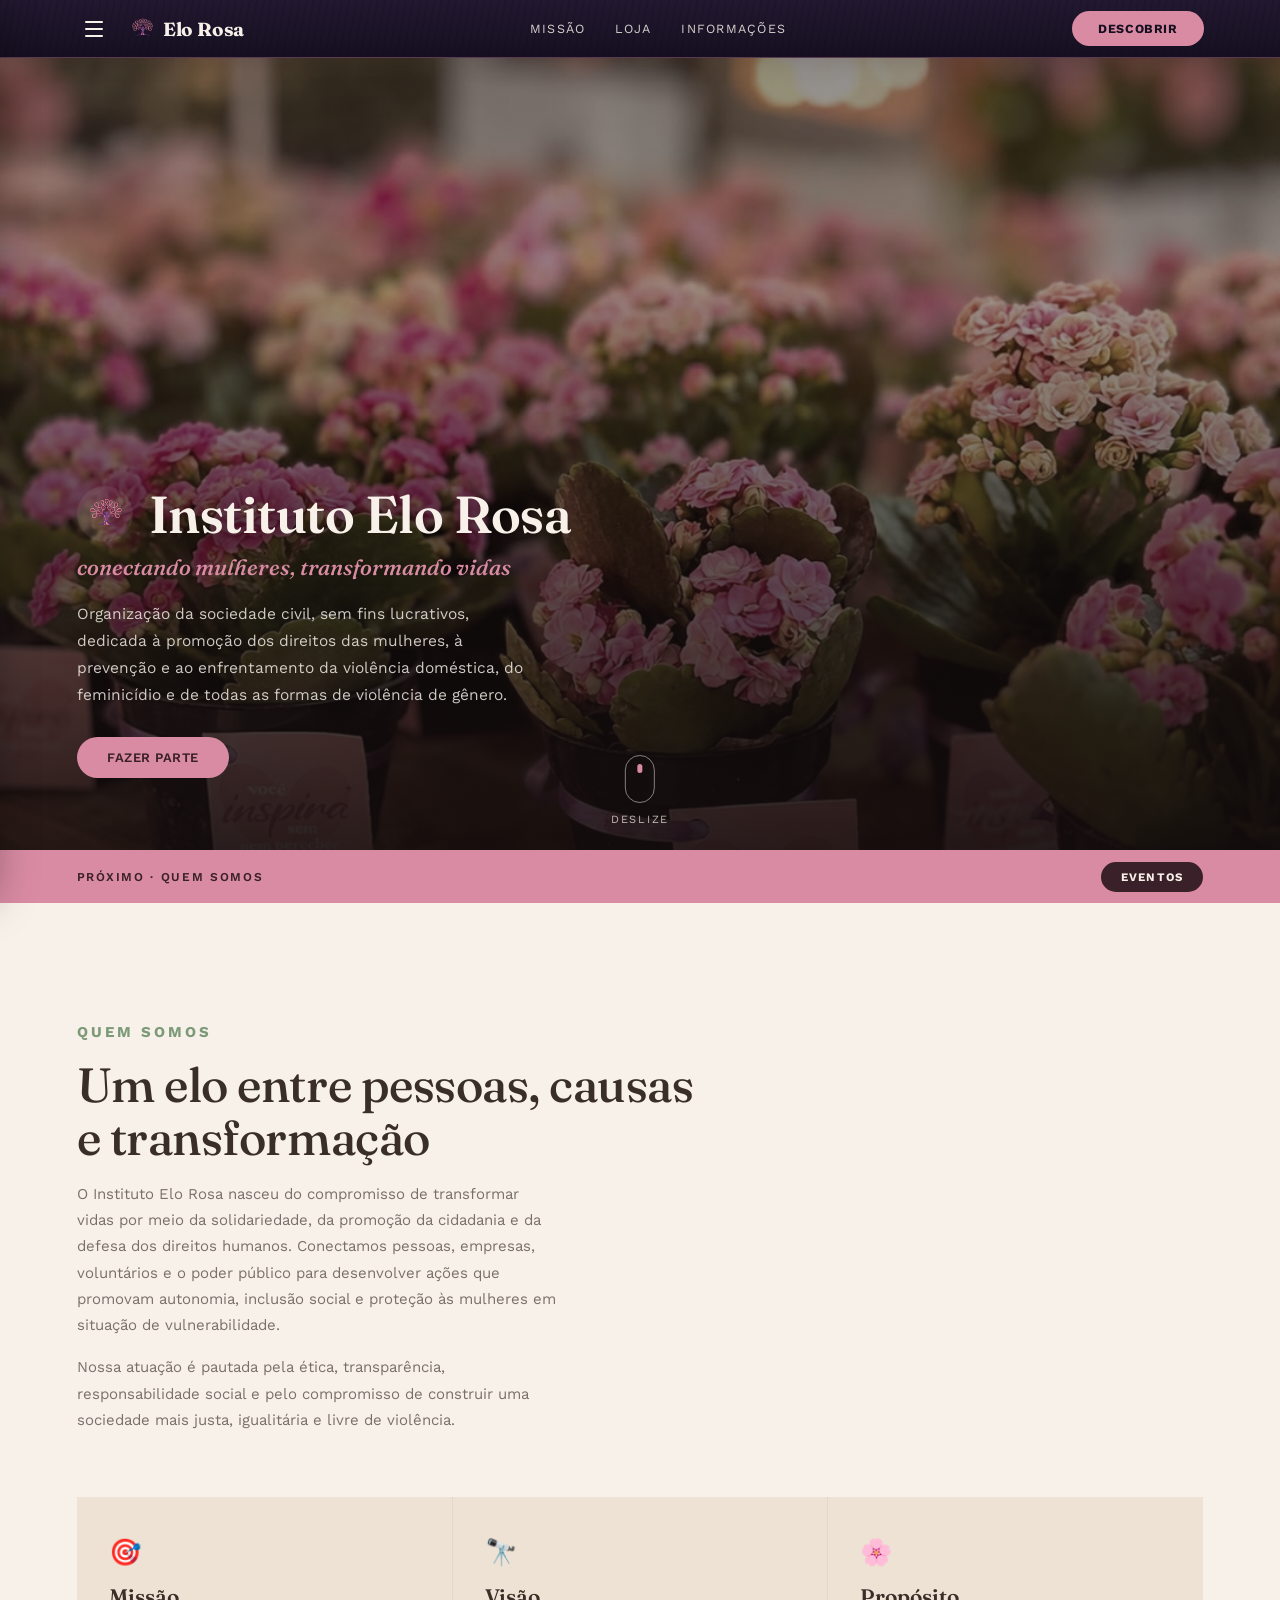
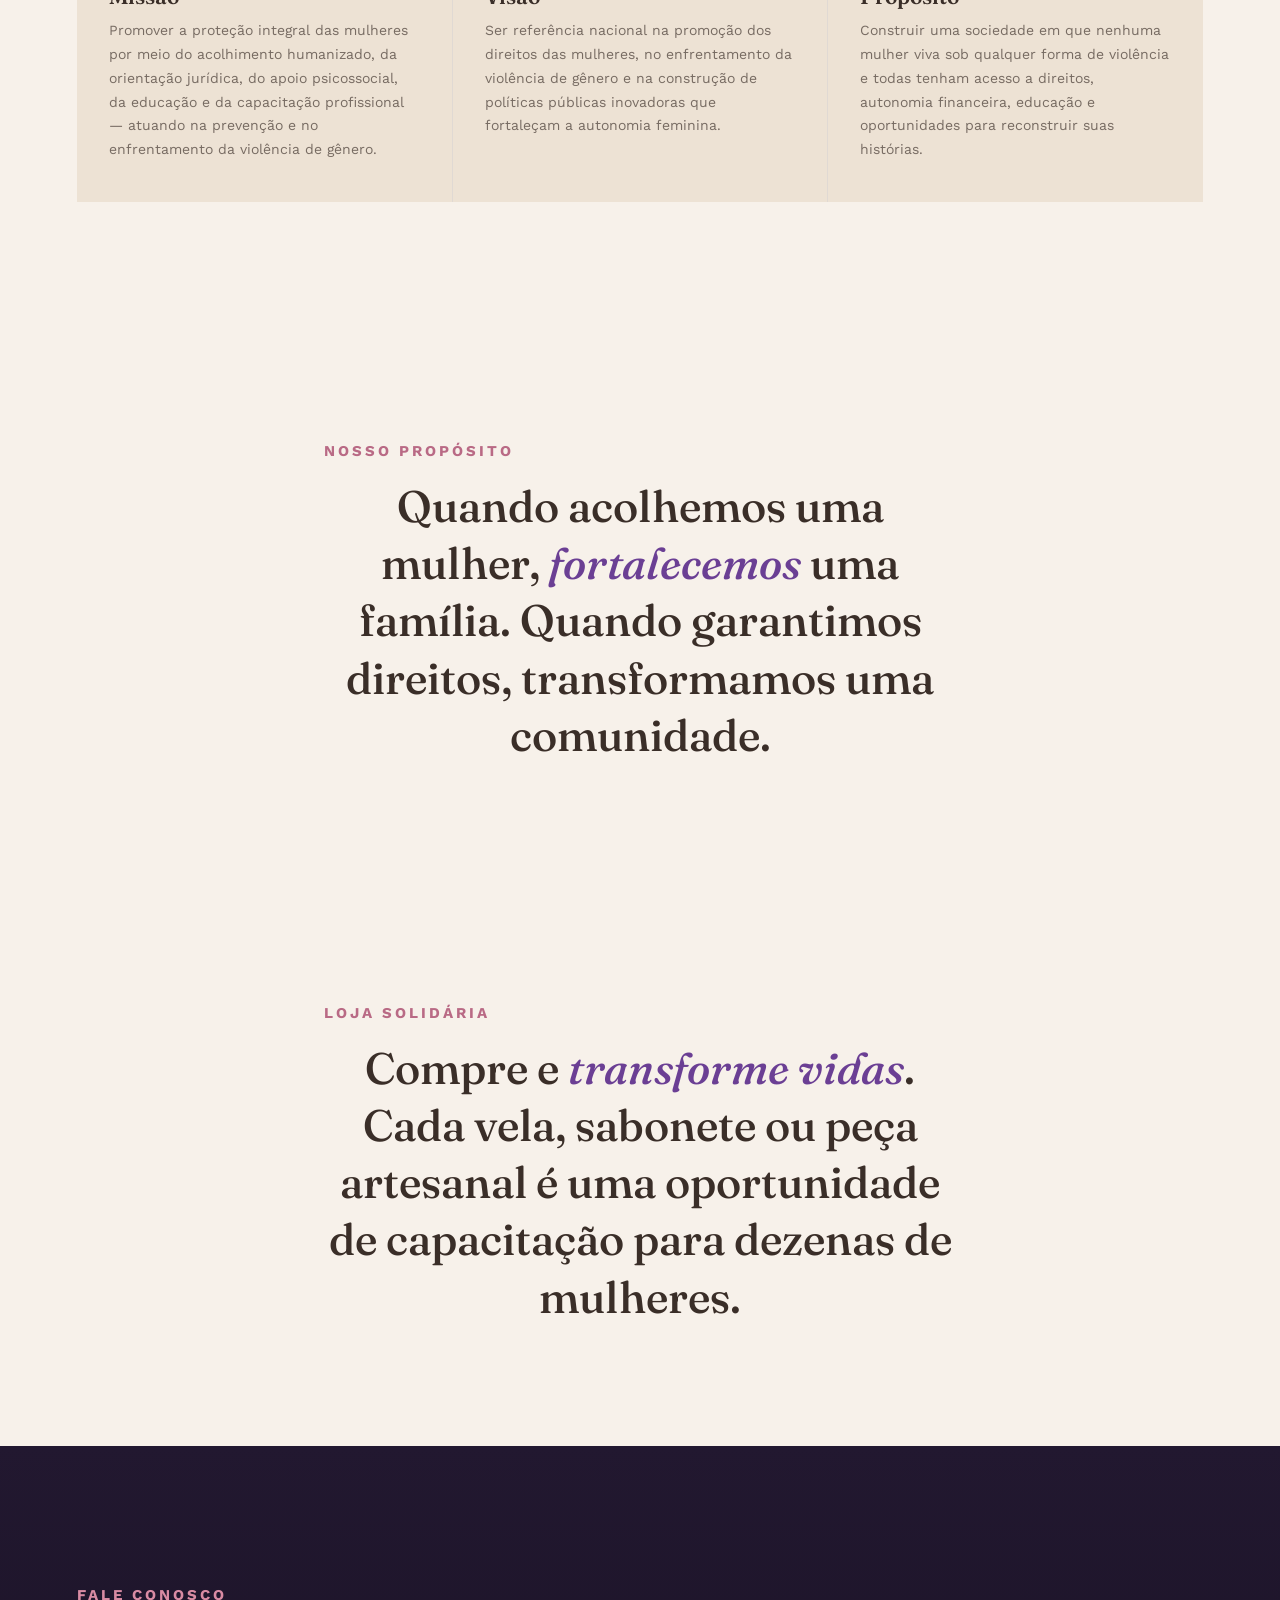
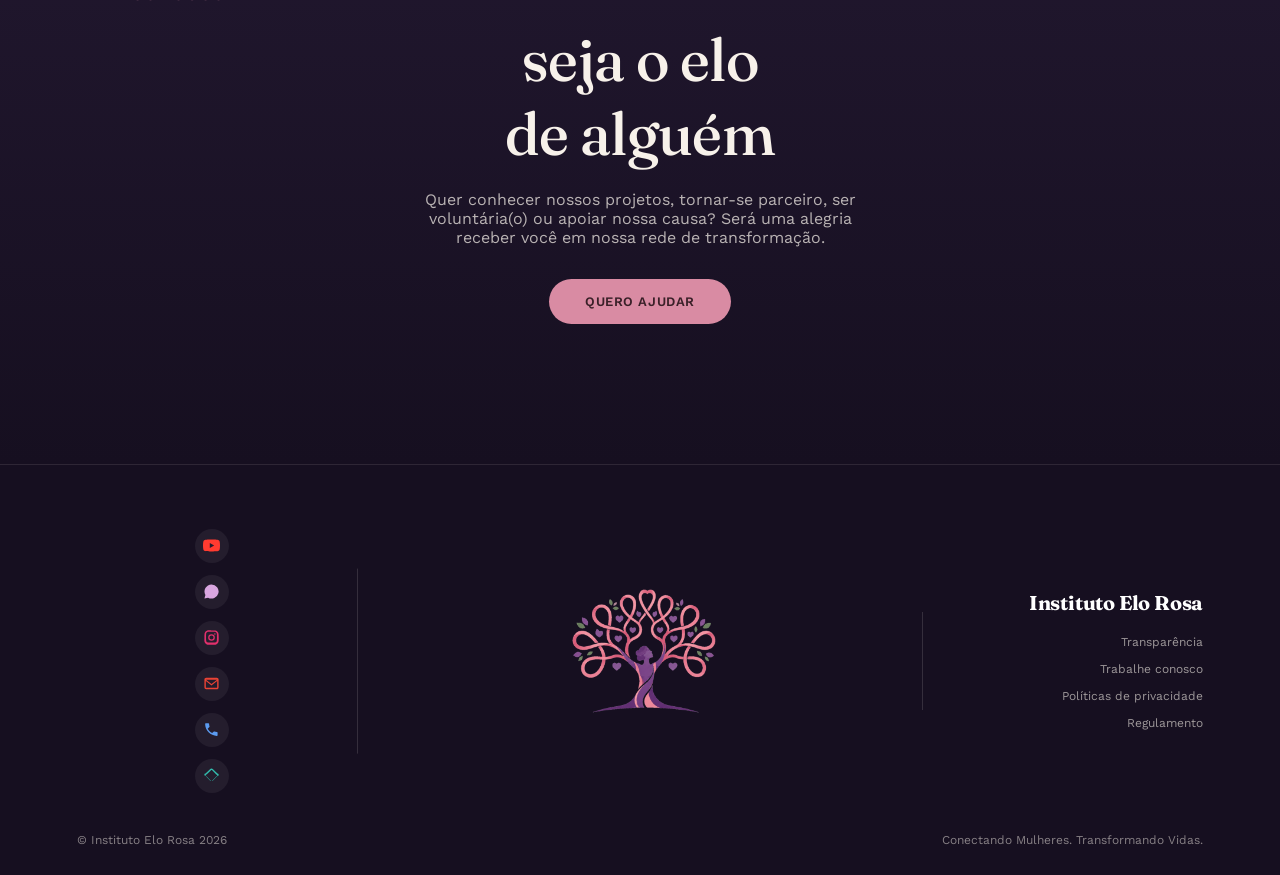
==== commit 53c68848: "Update index.html" ====
--- a/index.html
+++ b/index.html
@@ -170,14 +170,11 @@
   </div>
 </section>
 
-<!-- 1.9 — RODAPÉ (FOOTER) -->
+<!-- 1.9 — RODAPÉ (FOOTER) — grade de 3 colunas: ícones | logo | nome+políticas -->
 <footer>
   <div class="footer-grid">
 
-    <!-- Coluna esquerda: reservada para uso futuro (logo, endereço, selo etc.) -->
-    <div class="footer-col-left"></div>
-
-    <!-- Coluna esquerda: ícones de contato/redes sociais, empilhados de cima para baixo -->
+    <!-- Coluna 1 (esquerda): ícones de contato/redes sociais, empilhados de cima para baixo -->
     <div class="footer-col-left">
       <ul class="footer-social-col">
 
@@ -232,14 +229,14 @@
       </ul>
     </div>
 
-    <!-- Coluna central: logo do instituto -->
+    <!-- Coluna 2 (centro): logo do instituto -->
     <div class="footer-col-center">
       <div class="footer-logo">
         <img src="site_elo_rosa/images/favicon.svg" alt="Logo do Instituto Elo Rosa">
       </div>
     </div>
 
-    <!-- Coluna direita: nome do instituto + lista de links institucionais (políticas) -->
+    <!-- Coluna 3 (direita): nome do instituto + lista de links institucionais (políticas) -->
     <div class="footer-col-right">
       <span class="footer-brand-name">Instituto Elo Rosa</span>
 
--- a/site_elo_rosa/css/style.css
+++ b/site_elo_rosa/css/style.css
@@ -123,7 +123,10 @@
 }
 .hero-bg .fill{
   position:absolute;inset:0;
-  background-image:url('../images/hero.jpg');
+  /* CONECTANDO O BACKGROUND: o arquivo real na pasta images é "hero.jpeg"
+     (conforme a estrutura de pastas do projeto) — antes estava apontando
+     para "hero.jpg", que não existe, por isso a imagem nunca aparecia. */
+  background-image:url('../images/hero.jpeg');
   background-size:cover;background-position:center 38%;
   filter:saturate(0.62) brightness(0.85);
 }
@@ -137,23 +140,58 @@
   padding:0 6vw 8vh;
 }
 .hero-copy{max-width:600px;}
+
+/* Regra base do "eyebrow" (rótulo pequeno em maiúsculas), usada em outras
+   seções da página (quem-somos, propósito, loja, CTA) — mantida aqui para
+   não quebrar essas seções, mesmo que o herói agora use o título grande. */
 .eyebrow{
   color:var(--pink-deep);font-size:15px;letter-spacing:.2em;text-transform:uppercase;
   font-weight:700;margin-bottom:18px;
   display:flex;align-items:center;gap:10px;
-  text-shadow:0 2px 12px rgba(0,0,0,.25);
-}
-.eyebrow .mark{
-  width:22px;height:22px;flex-shrink:0;
-}
+}
+.eyebrow .mark{width:22px;height:22px;flex-shrink:0;}
 .eyebrow .mark img{width:100%;height:100%;object-fit:contain;}
-.hero-copy h1{
-  font-size:clamp(52px,8.5vw,96px);
-  font-weight:500;line-height:1.04;letter-spacing:-0.015em;
+
+/* --------------------------------------------------------------------------
+   1.3a — TÍTULO GRANDE DO HERÓI (logo + "Instituto Elo Rosa")
+   Fica em cima do background, no topo do bloco de texto. Tamanho grande,
+   porém contido (não deve competir com a tagline/parágrafo abaixo).
+   -------------------------------------------------------------------------- */
+.hero-title-row{
+  display:flex;align-items:center;gap:16px;
+  margin-bottom:6px;
+}
+.hero-logo{
+  width:56px;height:56px;flex-shrink:0;
+  border-radius:50%;
+  background:rgba(247,241,234,.08);
+  display:flex;align-items:center;justify-content:center;
+  padding:8px;
+}
+.hero-logo img{width:100%;height:100%;object-fit:contain;}
+.hero-title{
+  /* "grande, mas não exagerado": propositalmente menor que o antigo h1 de
+     tagline (que ia até 96px) */
+  font-size:clamp(30px,5vw,52px);
+  font-weight:600;line-height:1.08;letter-spacing:-.01em;
   color:var(--cream);
   text-shadow:0 4px 24px rgba(0,0,0,.35);
 }
-.hero-copy p{
+@media(max-width:760px){
+  .hero-logo{width:42px;height:42px;}
+}
+
+/* tagline curta, logo abaixo do título grande (frase que já existia) */
+.hero-tagline{
+  margin-top:10px;
+  font-family:'Fraunces',serif;font-style:italic;font-weight:500;
+  font-size:clamp(17px,2.2vw,22px);
+  color:var(--pink);
+  text-shadow:0 2px 12px rgba(0,0,0,.25);
+}
+
+/* parágrafo de descrição (mesmo estilo que já existia) */
+.hero-desc{
   margin-top:20px;font-size:15.5px;line-height:1.75;color:rgba(247,241,234,.82);
   max-width:460px;
 }
@@ -161,9 +199,8 @@
   display:inline-block;margin-top:28px;padding:13px 30px;
   background:var(--pink);color:#3A2028;border-radius:30px;
   font-weight:600;font-size:13px;letter-spacing:.04em;text-transform:uppercase;
-  transition:background .2s;
-}
-.hero-btn:hover{background:var(--pink-deep);}
+  /* hover (escurecer) e clique (efeito de bolha) vêm da classe .fx-btn */
+}
 
 /* scroll indicator */
 .scroll-cue{
@@ -204,7 +241,10 @@
   position:relative;z-index:2;
   background:var(--pink);
   color:#3A2028;
-  padding:14px 6vw;
+  /* altura reduzida em 1/6 em relação ao valor original (14px → ~11.7px de
+     padding vertical), a pedido: a faixa fica mais fina, mantendo as
+     proporções internas dos elementos */
+  padding:calc(14px * 5 / 6) 6vw;
   display:flex;justify-content:space-between;align-items:center;
 }
 .peek .tag{font-size:12px;letter-spacing:.14em;text-transform:uppercase;font-weight:600;}
@@ -214,6 +254,8 @@
   font-size:11.5px;font-weight:700;letter-spacing:.1em;text-transform:uppercase;
   transition:background .2s;
 }
+/* aqui o hover fica escuro (roxo), diferente do padrão rosa do .fx-btn —
+   mantido de propósito, pois este botão já nasce escuro sobre o fundo rosa */
 .peek .peek-btn:hover{background:var(--wood-dark);}
 
 /* --------------------------------------------------------------------------
@@ -544,7 +586,7 @@
    e links centralizados. A faixa recebe uma transição para poder "sumir".
    -------------------------------------------------------------------------- */
 .nav{
-  transition:transform .55s cubic-bezier(.6,0,.15,1), opacity .5s ease;
+  transition:transform .7s cubic-bezier(.22,1,.36,1), opacity .6s ease;
   gap:14px;
 }
 .nav.nav--hidden{
@@ -592,7 +634,7 @@
   box-shadow:0 8px 20px rgba(22,15,32,.4);
   display:flex;align-items:center;justify-content:center;
   opacity:0;transform:scale(.7);pointer-events:none;
-  transition:opacity .4s ease, transform .4s cubic-bezier(.34,1.56,.64,1);
+  transition:opacity .5s ease, transform .55s cubic-bezier(.22,1,.36,1);
 }
 .nav-pill.show{opacity:1;transform:scale(1);pointer-events:auto;}
 .nav-pill .menu-btn{width:30px;height:30px;}
@@ -619,7 +661,7 @@
   background:linear-gradient(180deg, var(--wood) 0%, var(--wood-dark) 100%);
   box-shadow:12px 0 40px rgba(0,0,0,.35);
   transform:translateX(-105%);
-  transition:transform .5s cubic-bezier(.6,0,.15,1);
+  transition:transform .65s cubic-bezier(.22,1,.36,1);
   padding:28px 26px;
   display:flex;flex-direction:column;gap:36px;
 }
@@ -639,11 +681,37 @@
 .menu-drawer-links a:hover{color:var(--pink);padding-left:10px;}
 
 /* --------------------------------------------------------------------------
-   2.6 — BOTÃO "DESCOBRIR", canto superior direito da faixa.
+   2.6 — CLASSE COMPARTILHADA ".fx-btn": dá o mesmo efeito visual a qualquer
+   botão rosa do site — usada no "Descobrir" (faixa), "fazer parte" (herói)
+   e "eventos" (faixa peek). Efeito: ao passar o mouse, só ESCURECE (sem
+   mudar de tamanho); ao CLICAR, faz uma animação suave de "bolha" (cresce -
+   diminui - volta ao normal), sem nunca sumir da tela.
+   -------------------------------------------------------------------------- */
+.fx-btn{
+  cursor:pointer;
+  transform:scale(1);
+  transition:background .35s ease, transform .35s ease;
+  will-change:transform, background;
+}
+.fx-btn:hover,
+.fx-btn:focus-visible{
+  background:var(--pink-deep);
+}
+.fx-btn.is-clicked{
+  animation:bubblePop .85s cubic-bezier(.33,1,.68,1) forwards;
+}
+@keyframes bubblePop{
+  0%{transform:scale(1);}
+  40%{transform:scale(1.1);}
+  70%{transform:scale(.97);}
+  100%{transform:scale(1);}
+}
+
+/* --------------------------------------------------------------------------
+   2.6a — BOTÃO "DESCOBRIR", canto superior direito da faixa.
    Rosa com texto roxo escuro (mesma cor do fundo da faixa), formato cilindro
-   (bem arredondado nas pontas, não uma pílula fina nem um quadrado).
-   Ao passar o mouse/dedo: cresce e faz um "estouro de bolha" (cresce-diminui-
-   volta) sem nunca sumir. Fica encostado dentro do fundo da faixa.
+   (bem arredondado nas pontas, não uma pílula fina nem um quadrado). Fica
+   encostado dentro do fundo da faixa. O efeito de hover/clique vem de .fx-btn.
    -------------------------------------------------------------------------- */
 .discover-btn{
   margin-left:auto;
@@ -654,20 +722,6 @@
   padding:10px 26px;
   border-radius:22px;              /* arredondado moderado, formato cilindro */
   white-space:nowrap;
-  transform:scale(1);
-  transition:background .2s ease;
-  will-change:transform;
-}
-.discover-btn:hover,
-.discover-btn:focus-visible{
-  background:var(--pink-deep);
-  animation:bubblePop .5s ease forwards;
-}
-@keyframes bubblePop{
-  0%{transform:scale(1);}
-  35%{transform:scale(1.16);}
-  65%{transform:scale(.94);}
-  100%{transform:scale(1.06);}
 }
 @media(max-width:760px){
   .discover-btn{padding:8px 18px;font-size:11.5px;}
@@ -676,21 +730,23 @@
 /* --------------------------------------------------------------------------
    2.7 — Efeito "bolha" no botão de menu (hambúrguer), na faixa e na pastilha.
    Ao passar o mouse: efeito inverso ao do botão Descobrir — diminui-cresce-
-   volta — mantendo o mesmo espírito minimalista sem nunca sumir.
+   volta — de forma suave, sem nunca sumir.
    -------------------------------------------------------------------------- */
 .menu-btn{
+  cursor:pointer;
   transform:scale(1);
+  transition:transform .35s ease;
   will-change:transform;
 }
 .menu-btn:hover,
 .menu-btn:focus-visible{
-  animation:bubblePopInverse .5s ease forwards;
+  animation:bubblePopInverse .85s cubic-bezier(.33,1,.68,1) forwards;
 }
 @keyframes bubblePopInverse{
   0%{transform:scale(1);}
-  35%{transform:scale(.86);}
-  65%{transform:scale(1.1);}
-  100%{transform:scale(.96);}
+  40%{transform:scale(.9);}
+  70%{transform:scale(1.06);}
+  100%{transform:scale(1);}
 }
 
 /* mobile: a gaveta vira uma peça pequena, ancorada no canto sup. esquerdo,
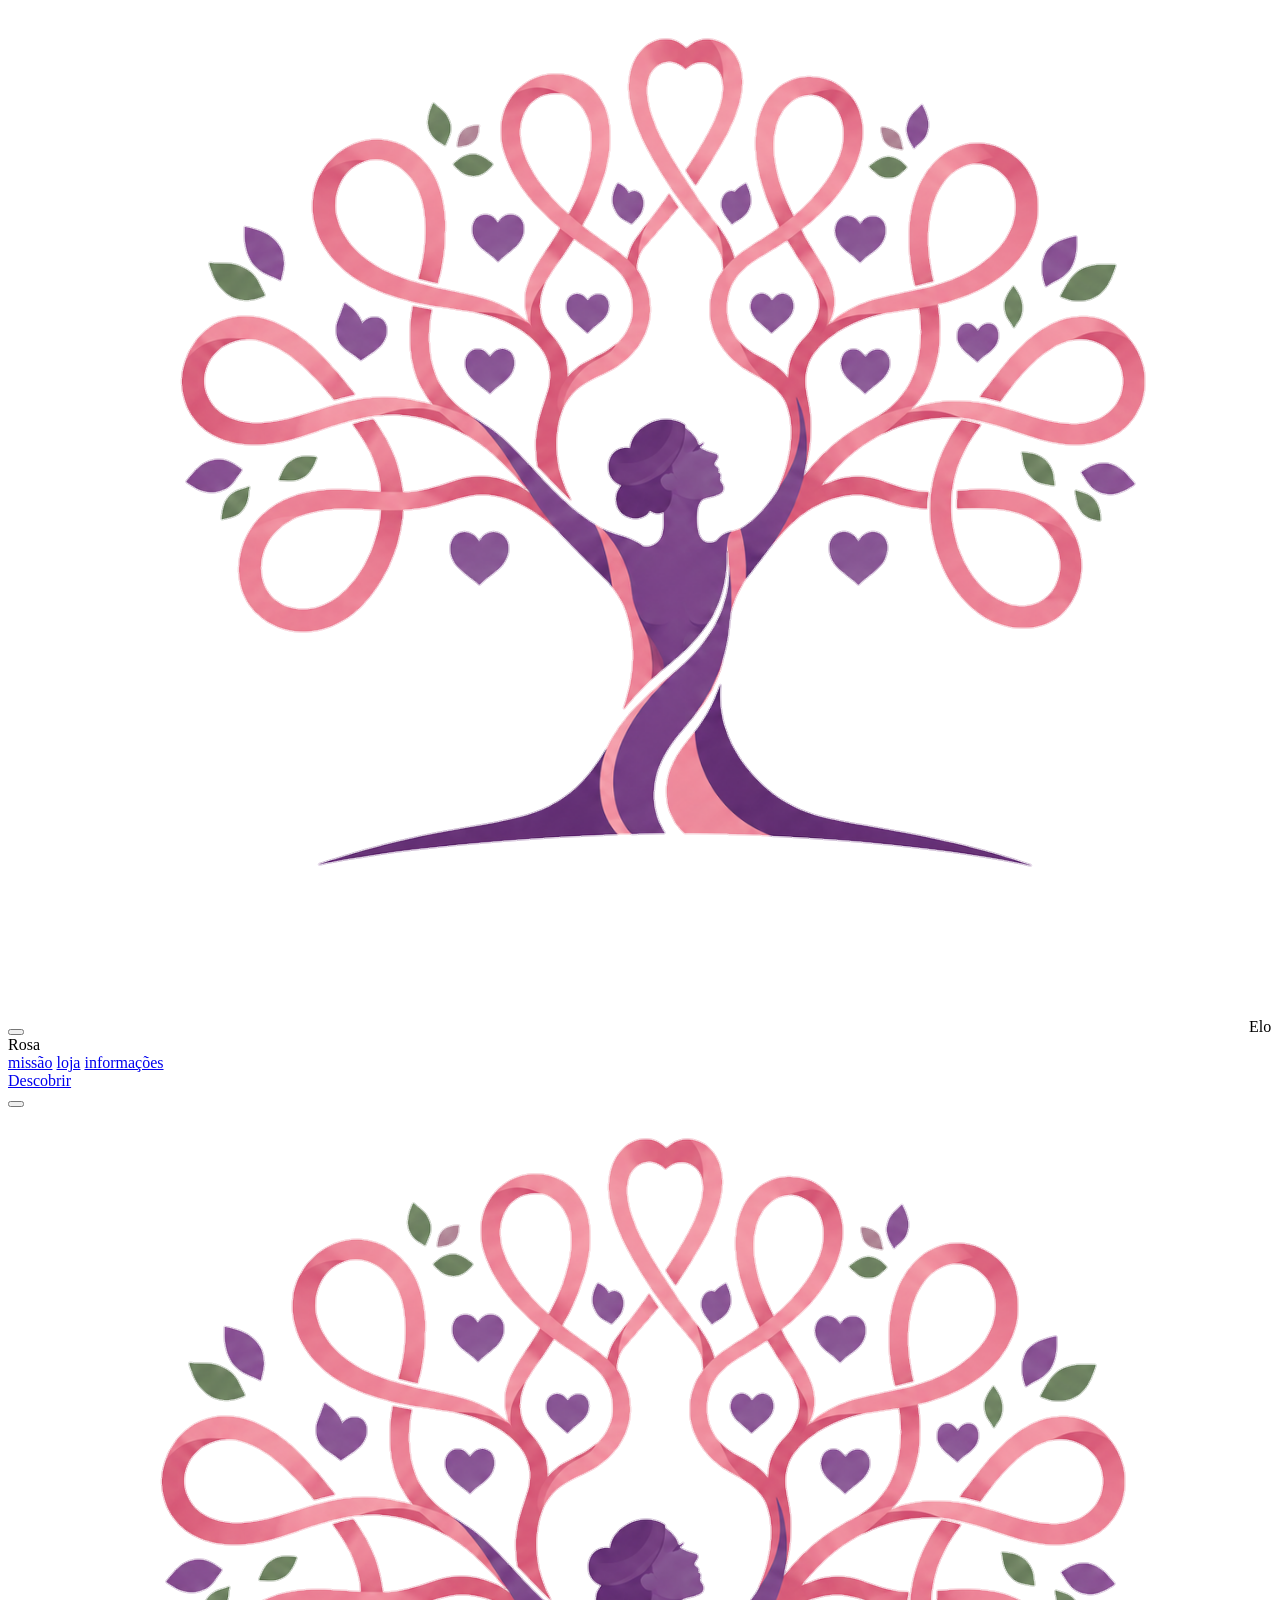
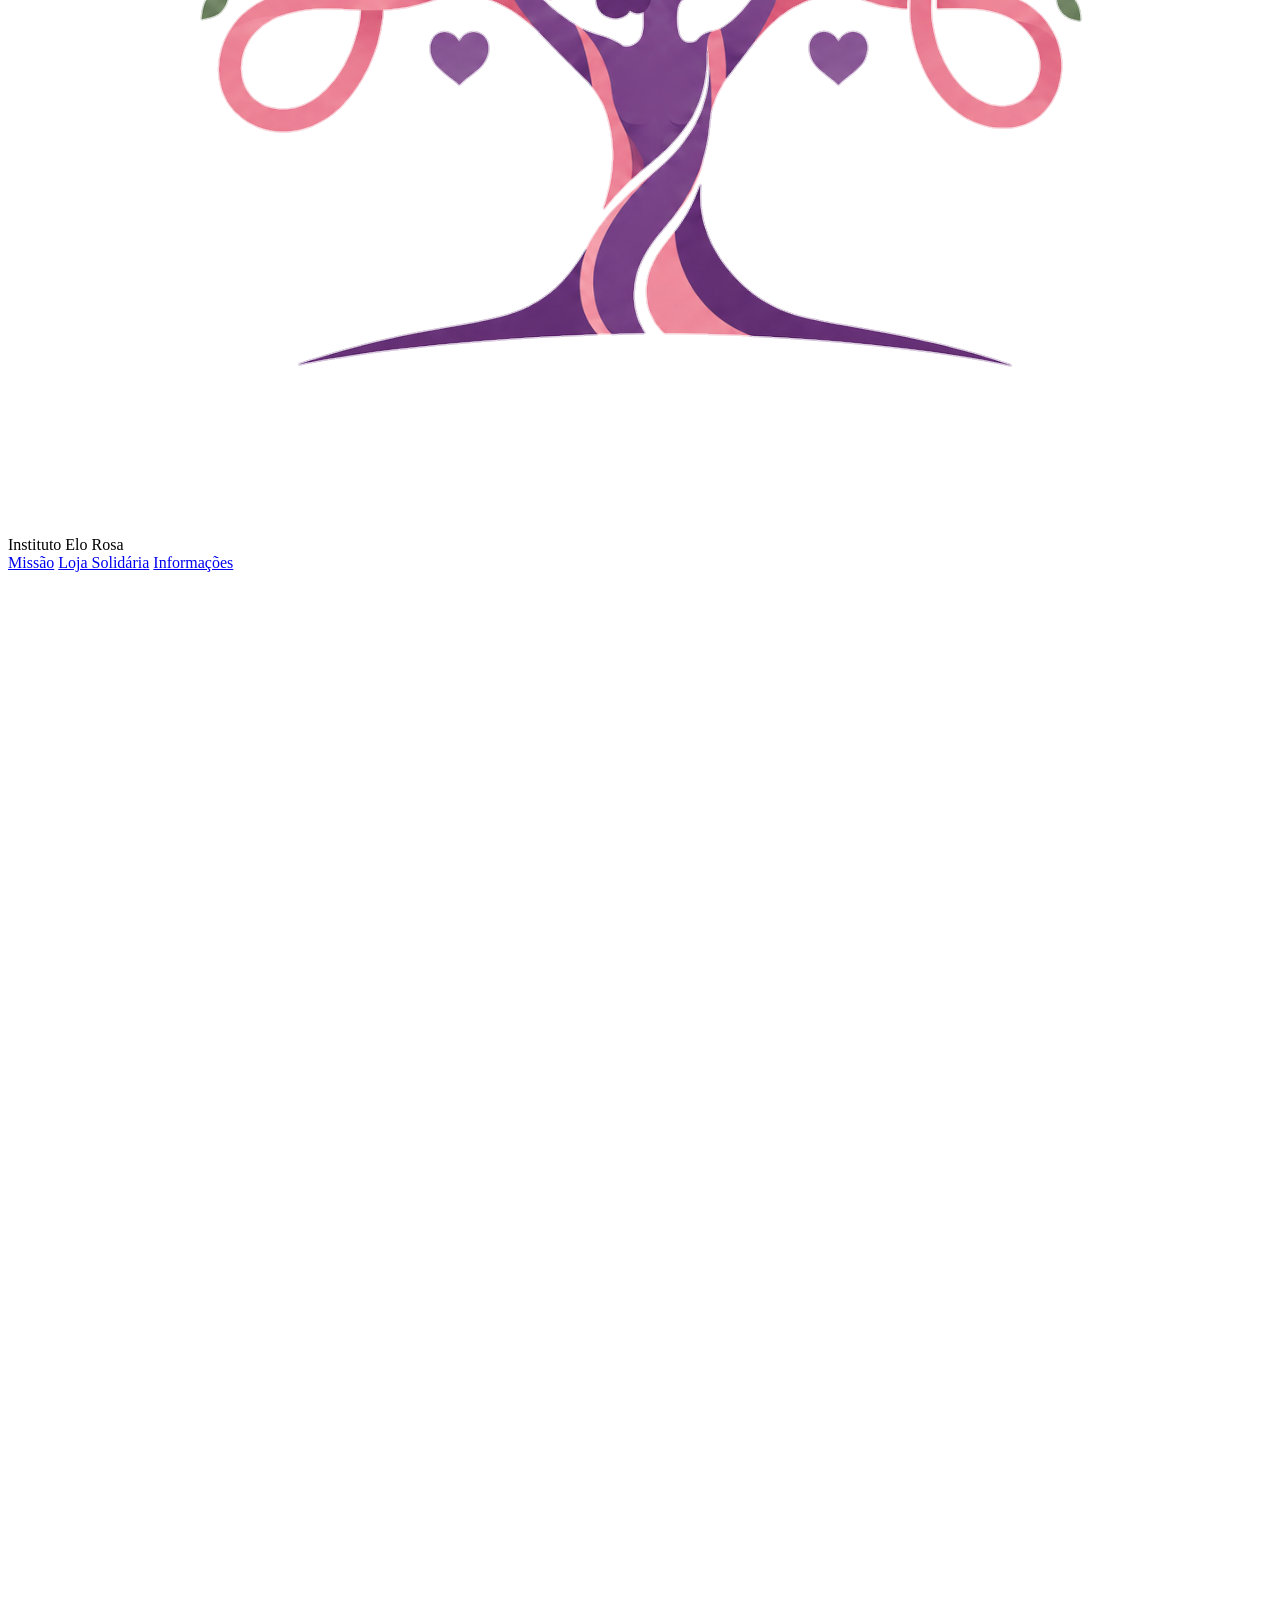
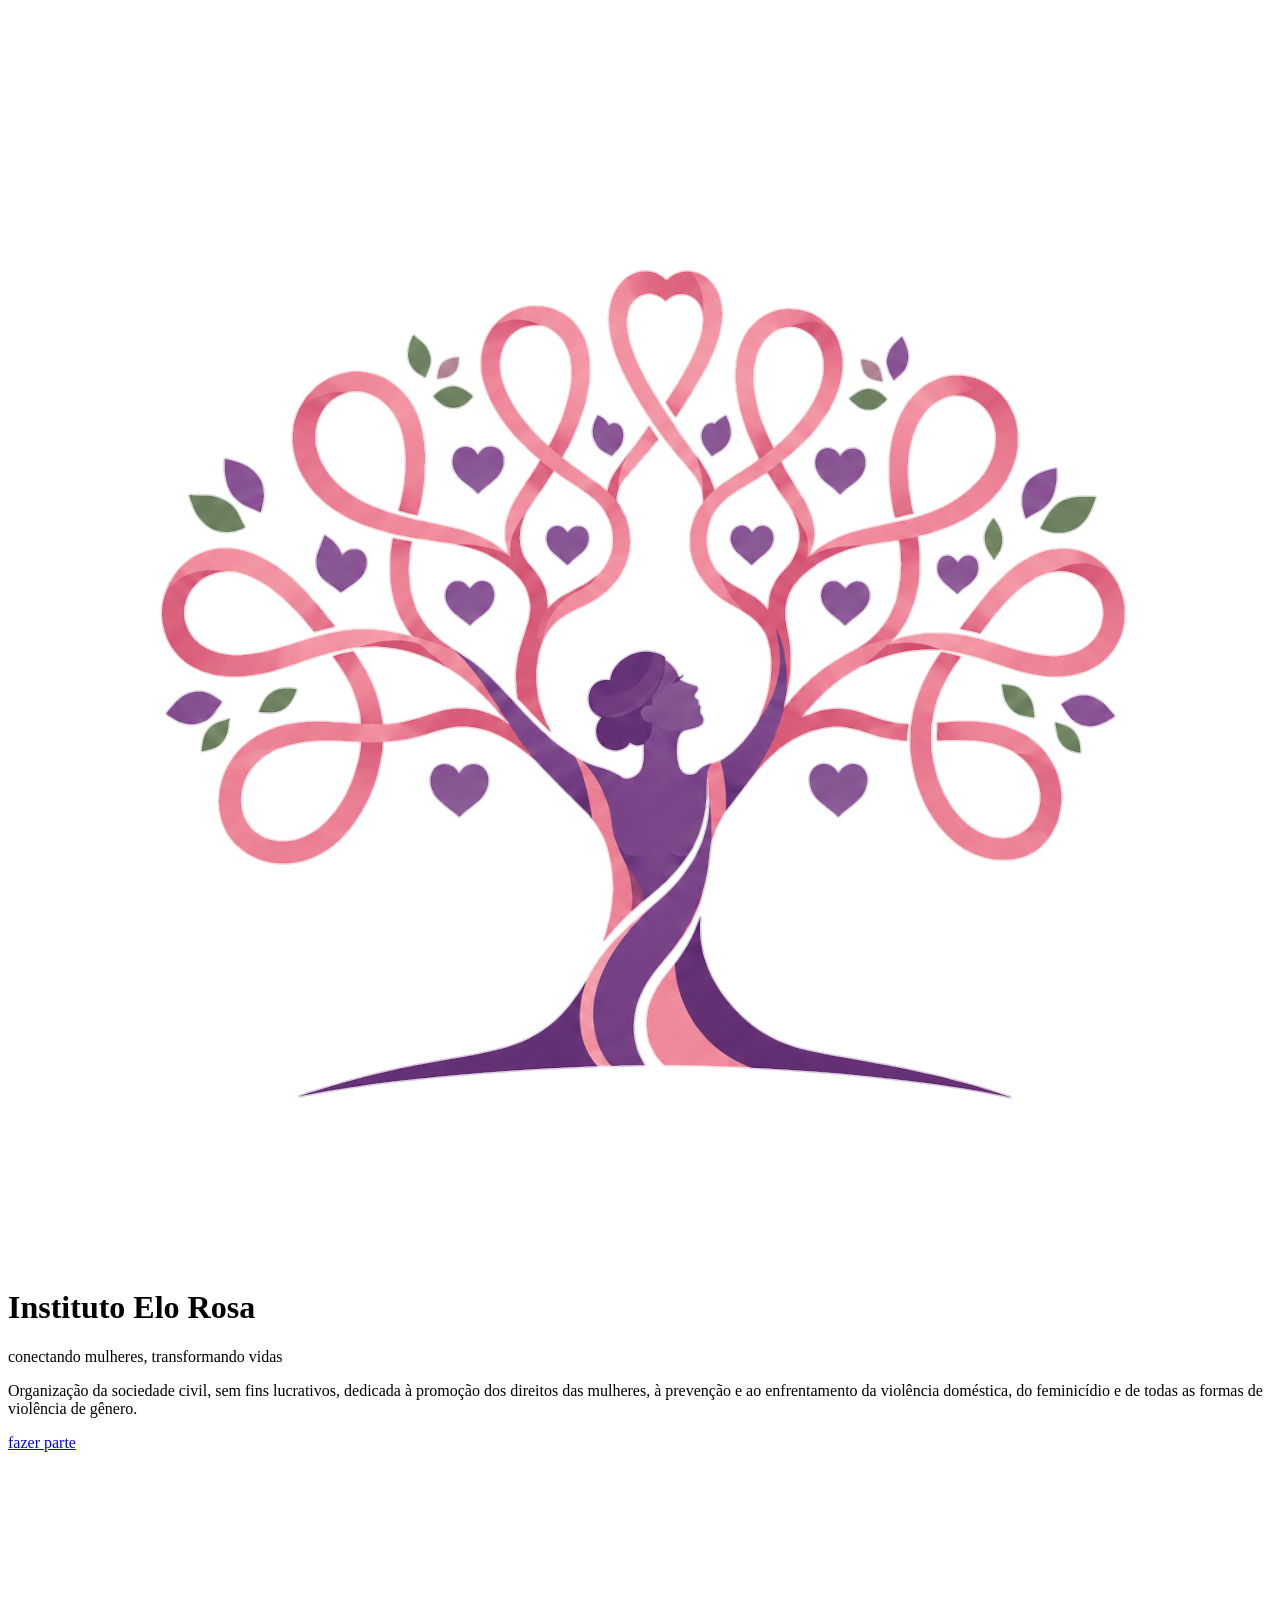
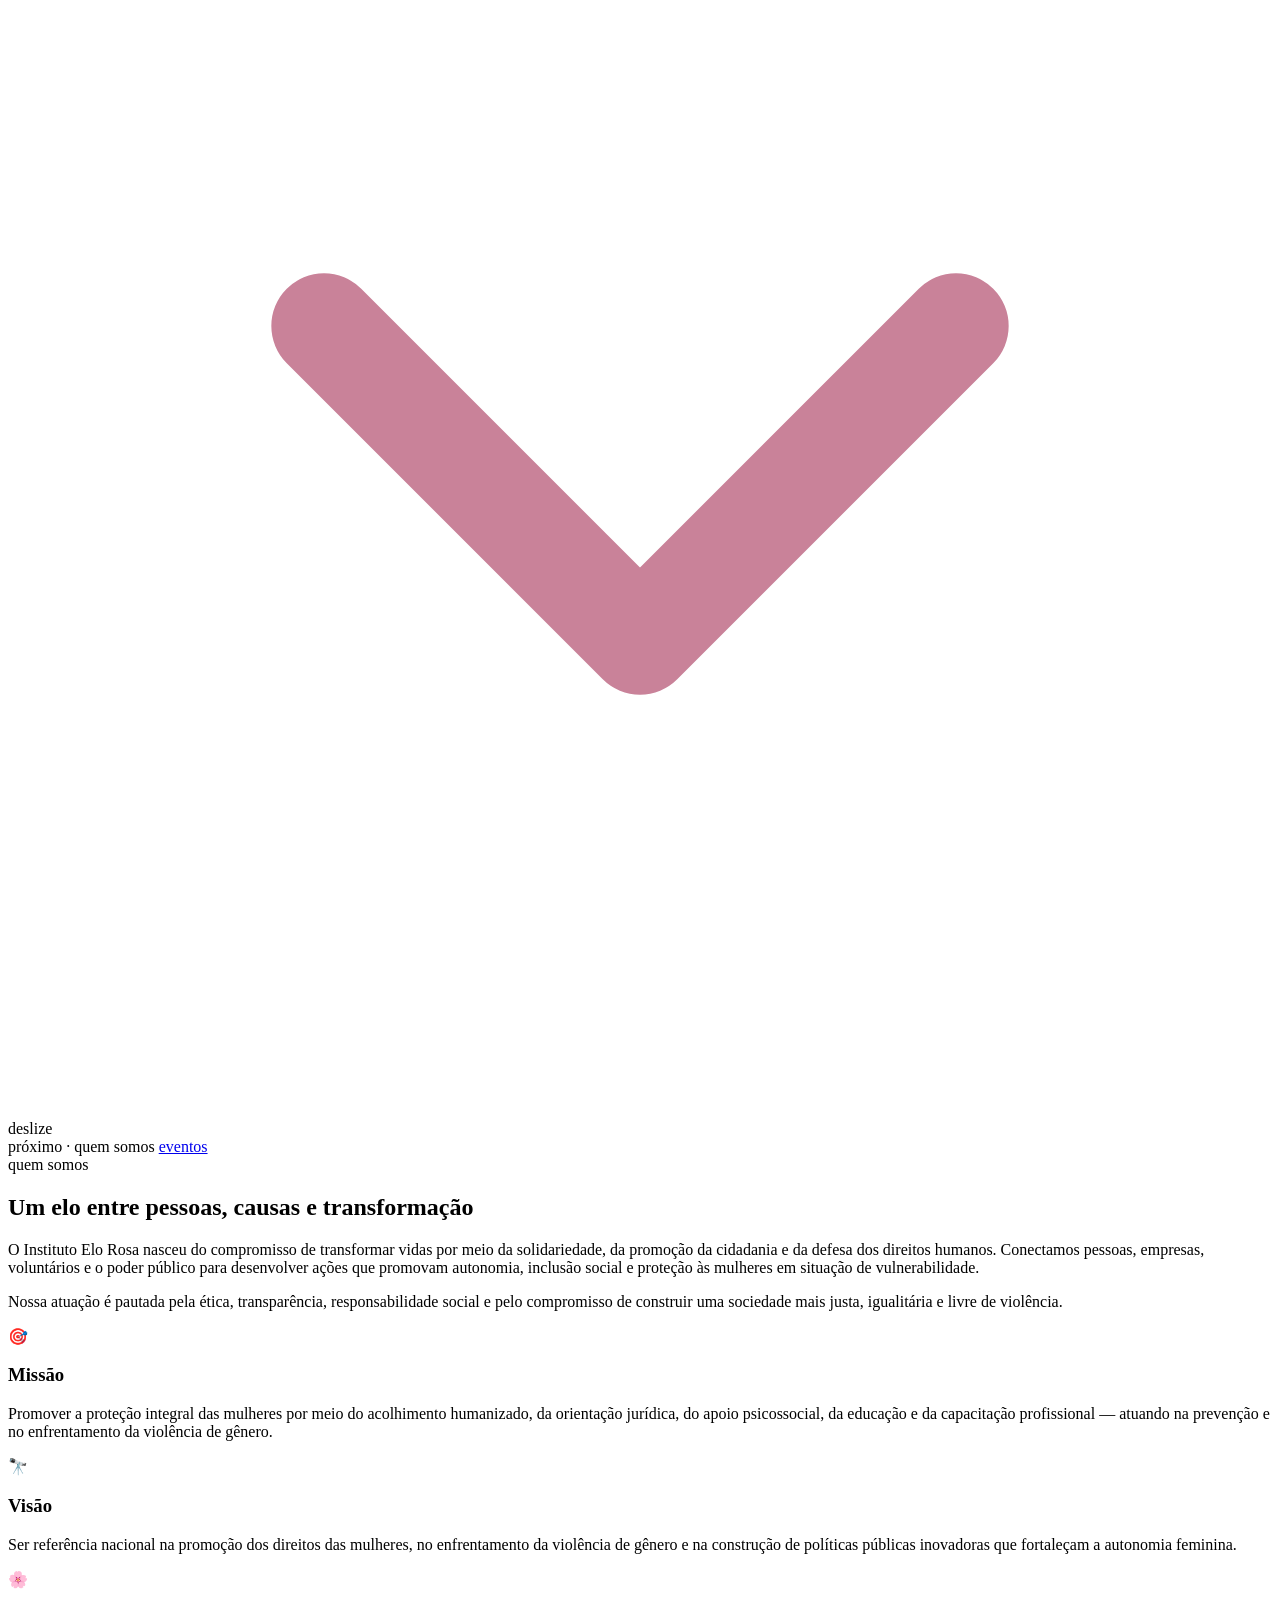
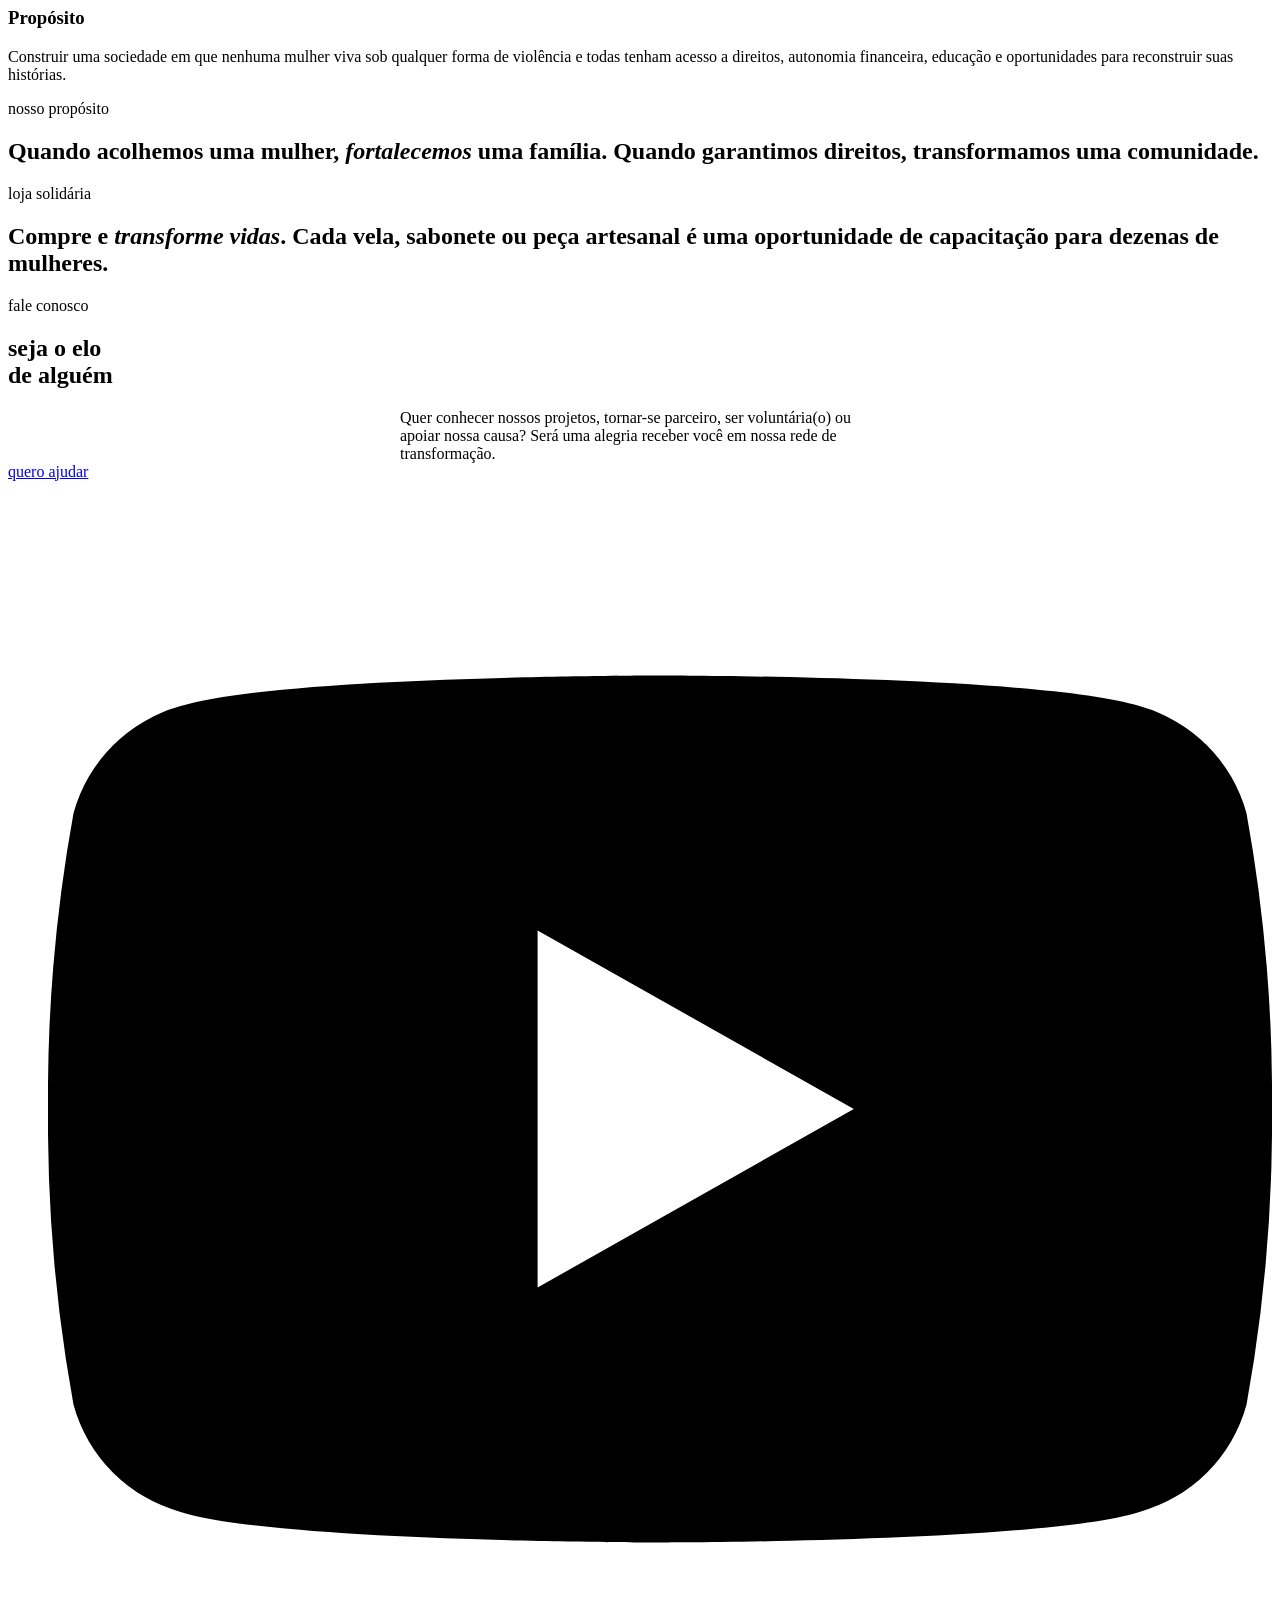
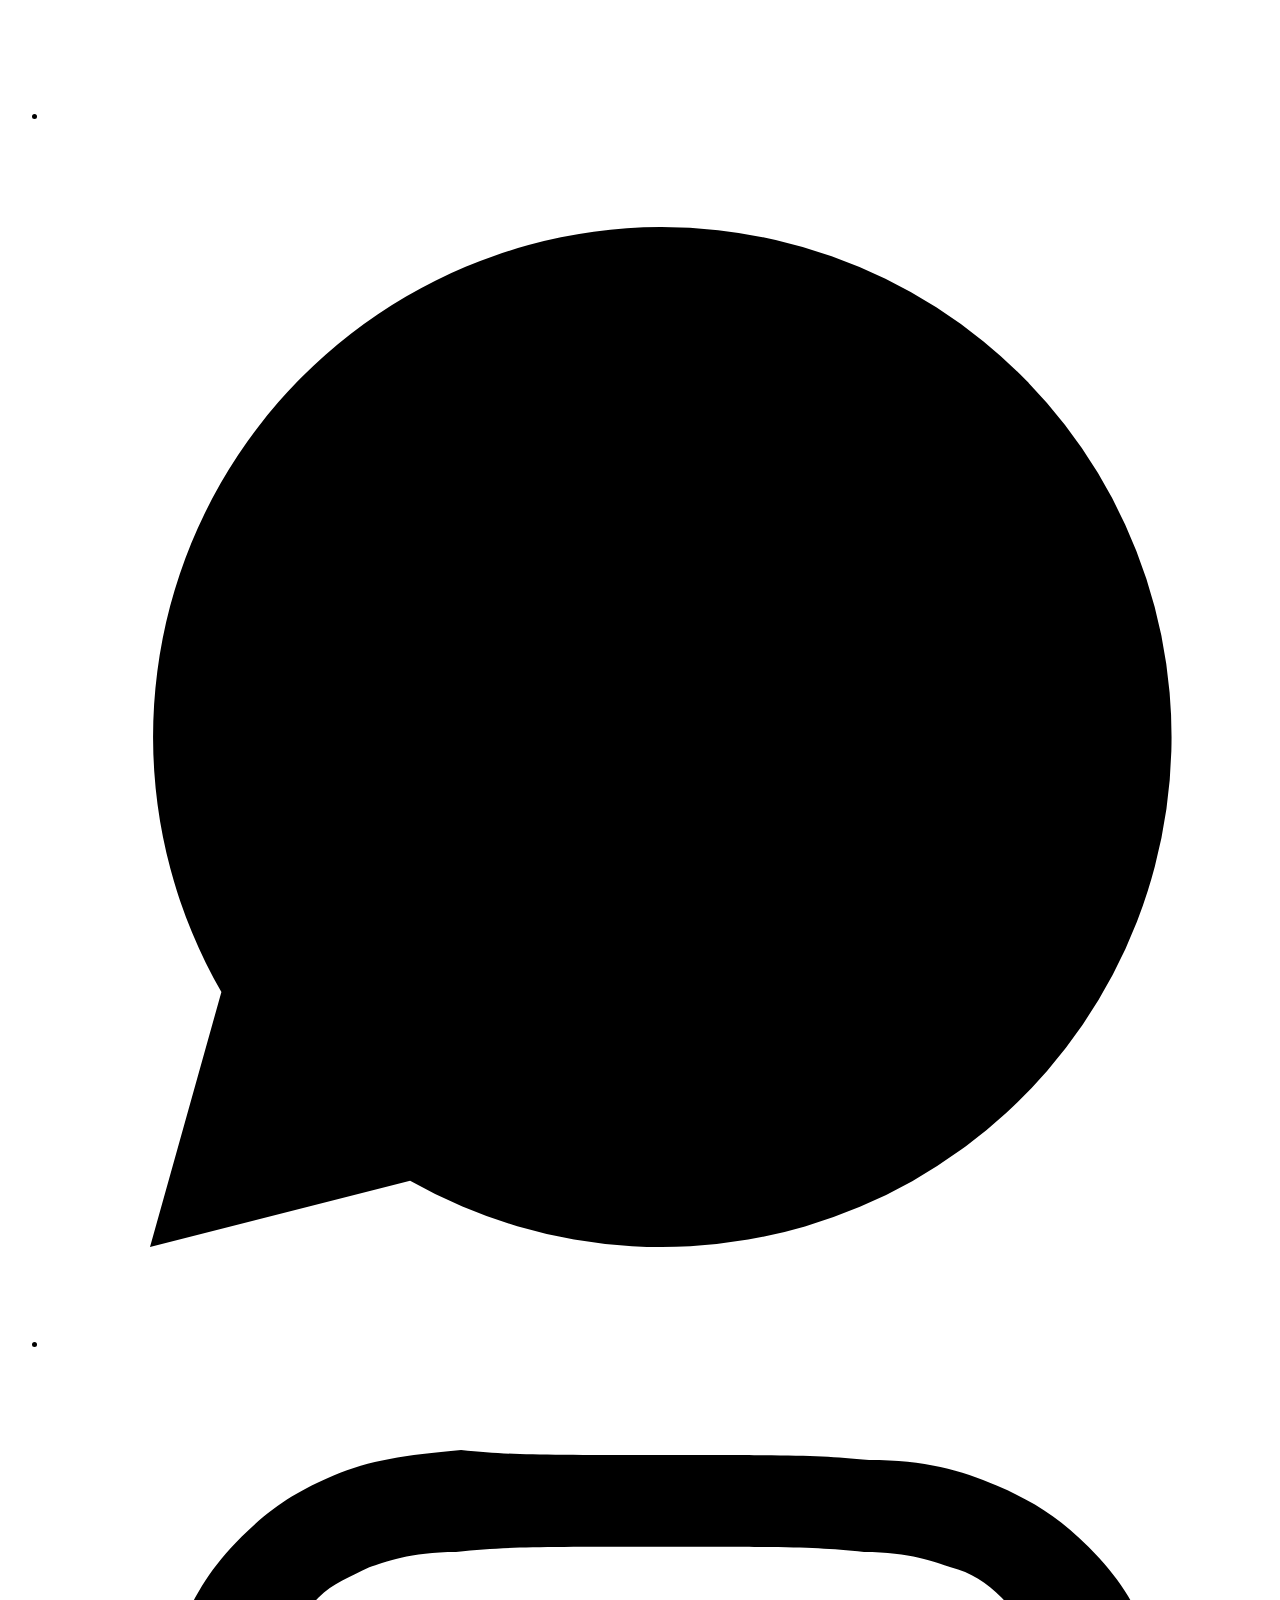
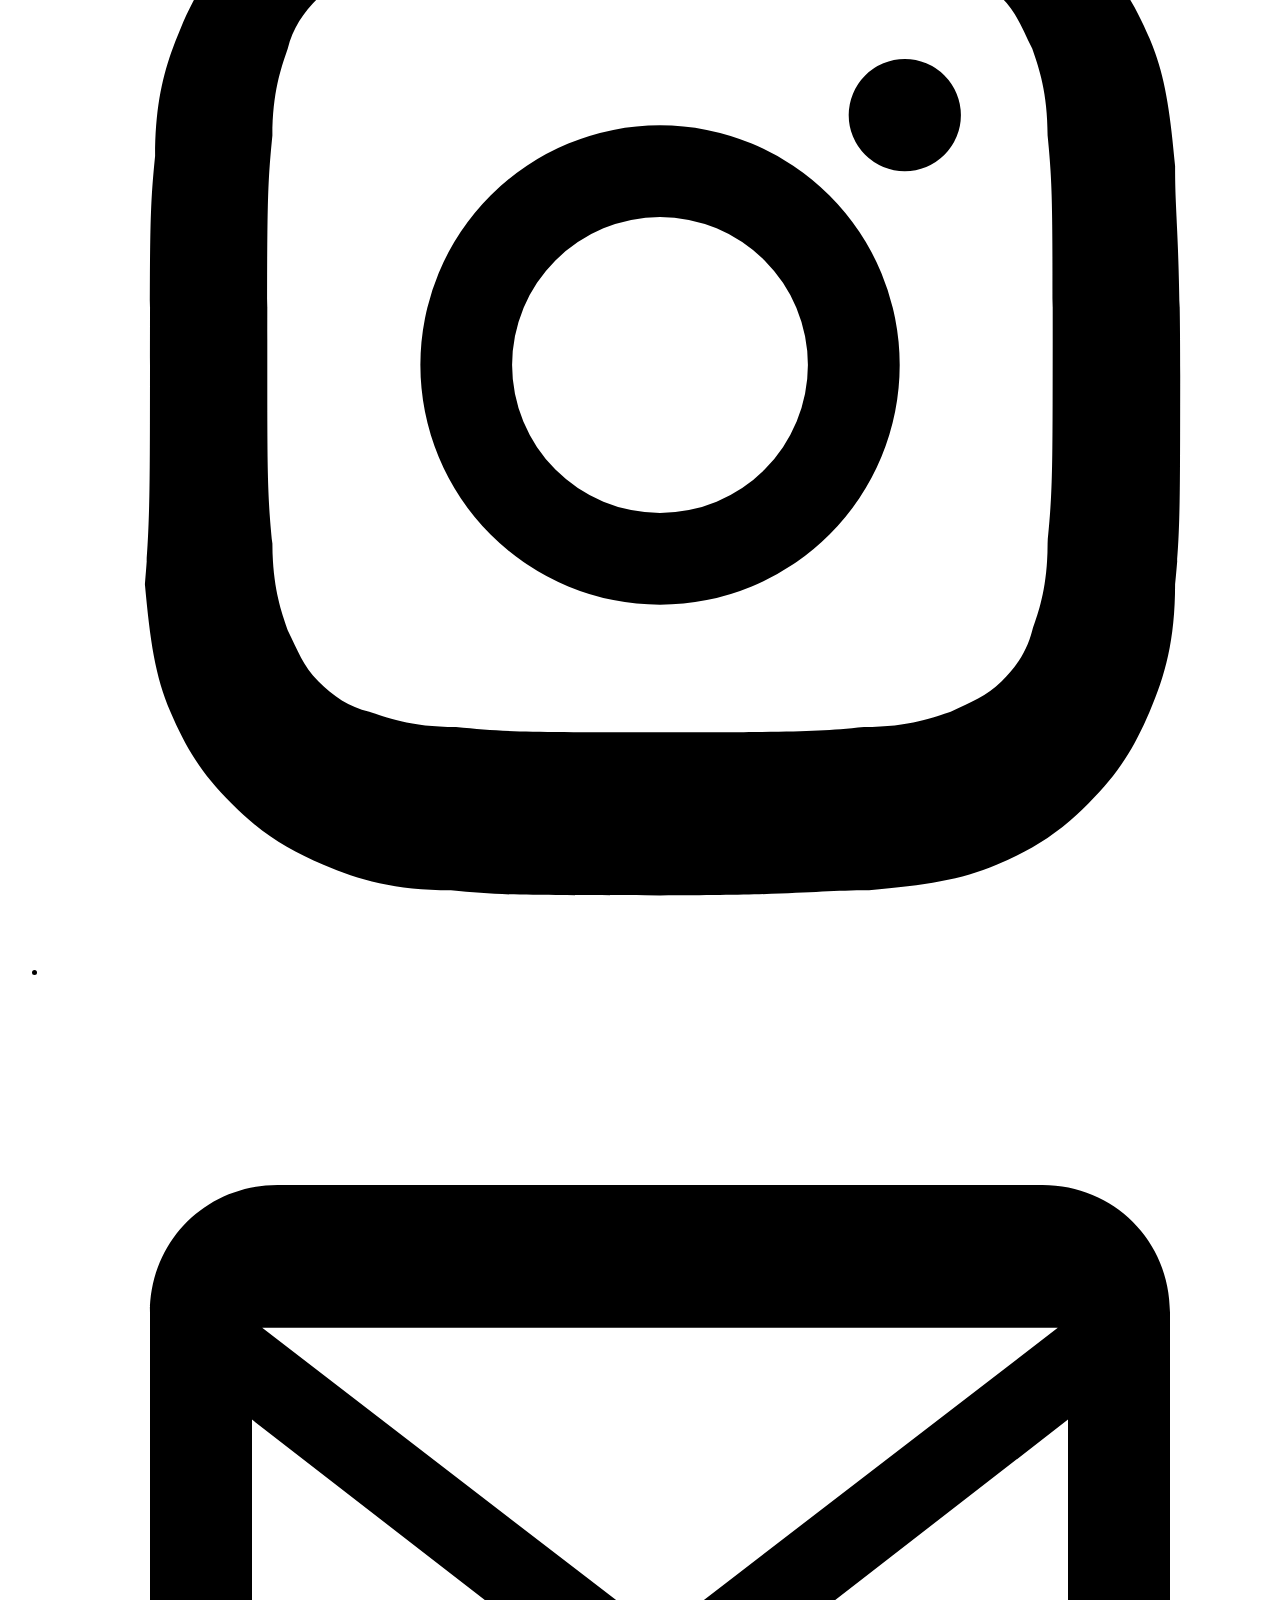
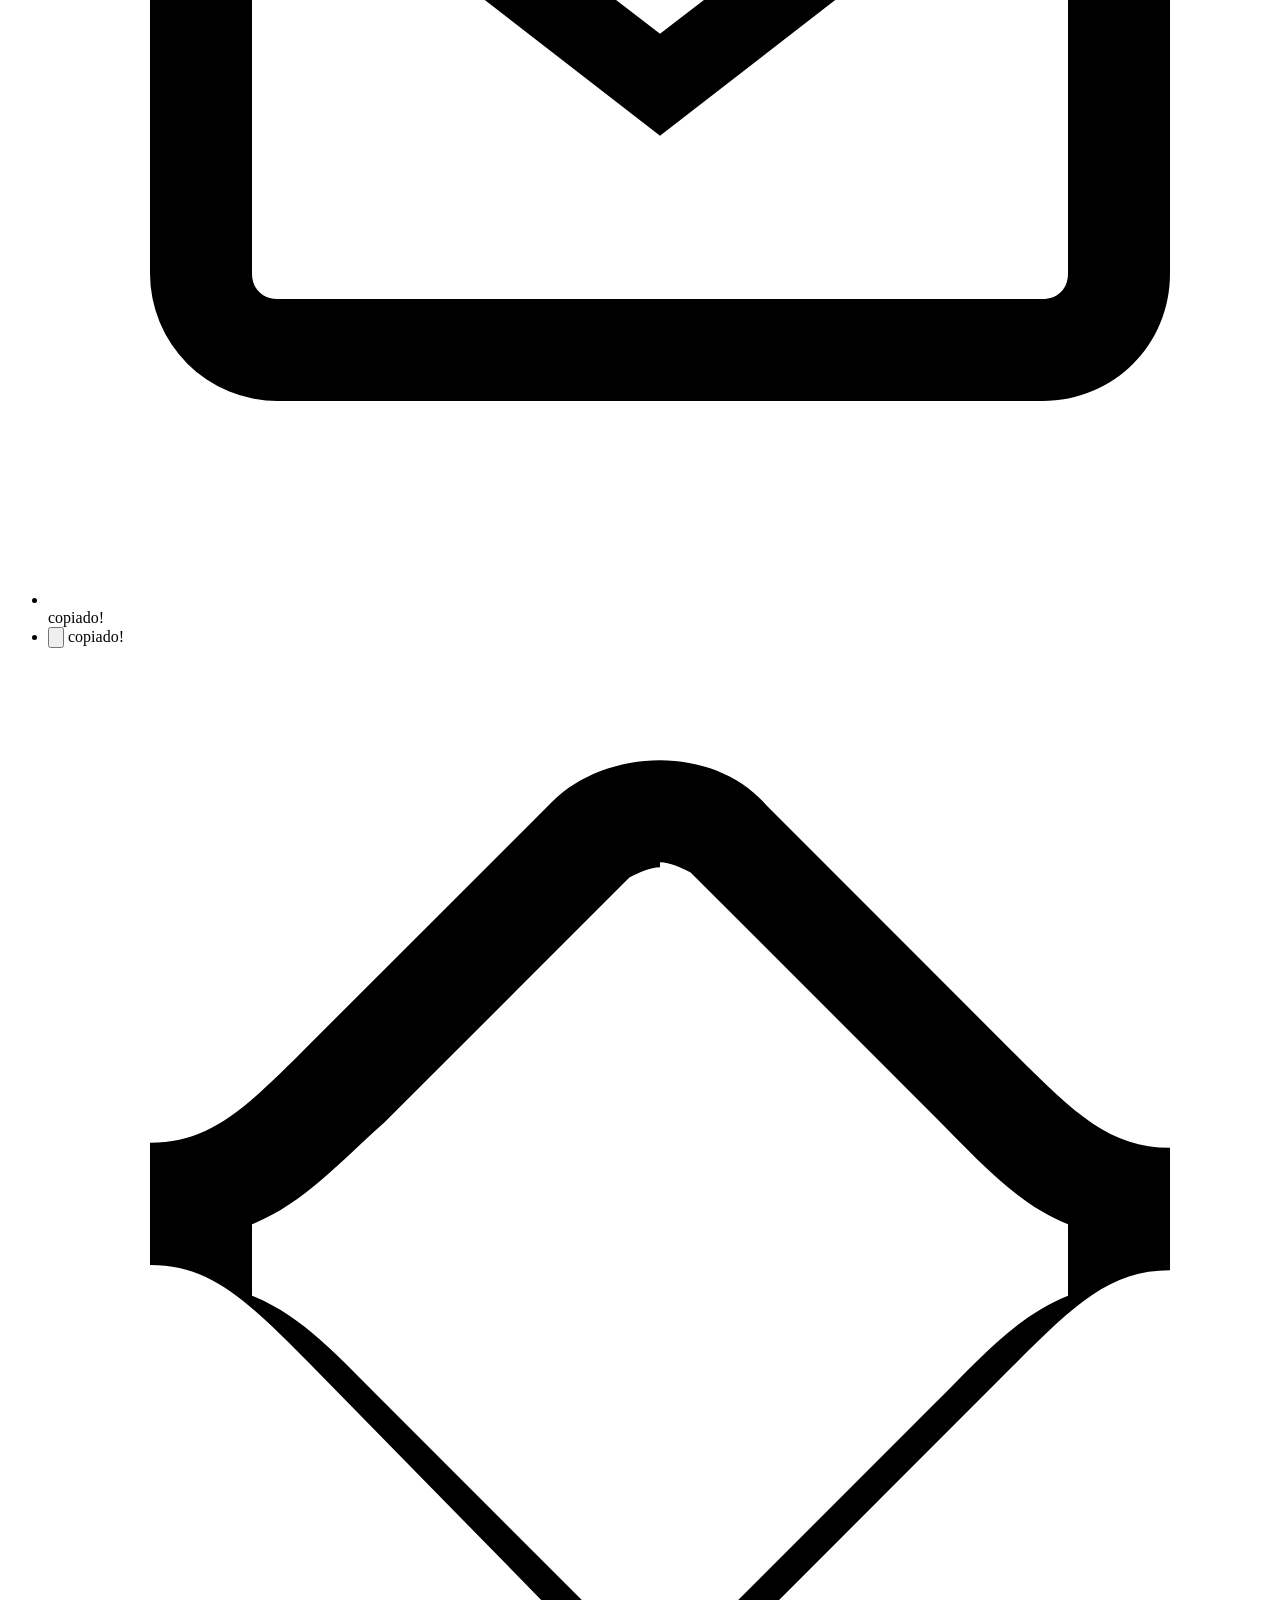
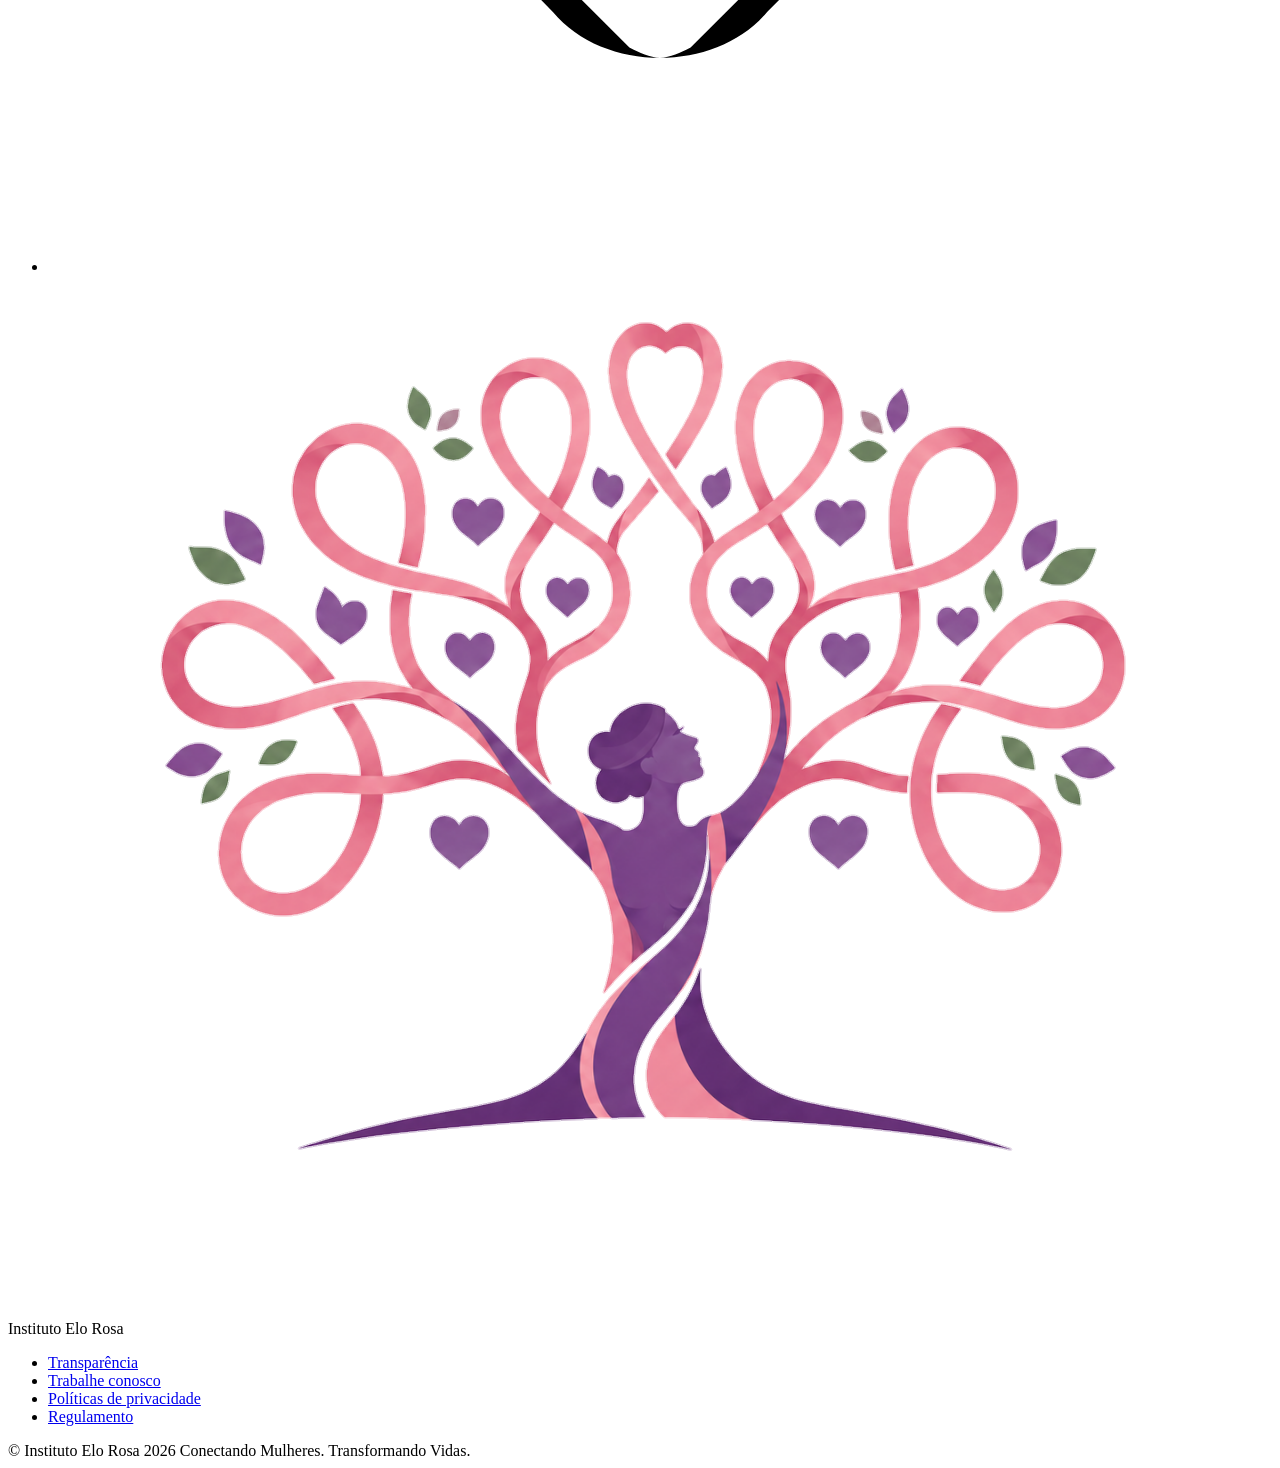
==== commit 51d7a12f: "Update index.html" ====
--- a/index.html
+++ b/index.html
@@ -11,7 +11,7 @@
 <link rel="preconnect" href="https://fonts.googleapis.com">
 <link rel="preconnect" href="https://fonts.gstatic.com" crossorigin>
 <link href="https://fonts.googleapis.com/css2?family=Fraunces:ital,opsz,wght@0,9..144,300;0,9..144,500;0,9..144,700;1,9..144,500&family=Work+Sans:wght@400;500;600;700&display=swap" rel="stylesheet">
-<link rel="stylesheet" href="site_elo_rosa/css/style.css">
+<link rel="stylesheet" href="site_elo_rosa/css/iHomeP.css">
 </head>
 <body>
 
@@ -257,6 +257,6 @@
   </div>
 </footer>
 
-<script src="site_elo_rosa/js/script.js"></script>
+<script src="site_elo_rosa/js/iHomeP.js"></script>
 </body>
 </html>
